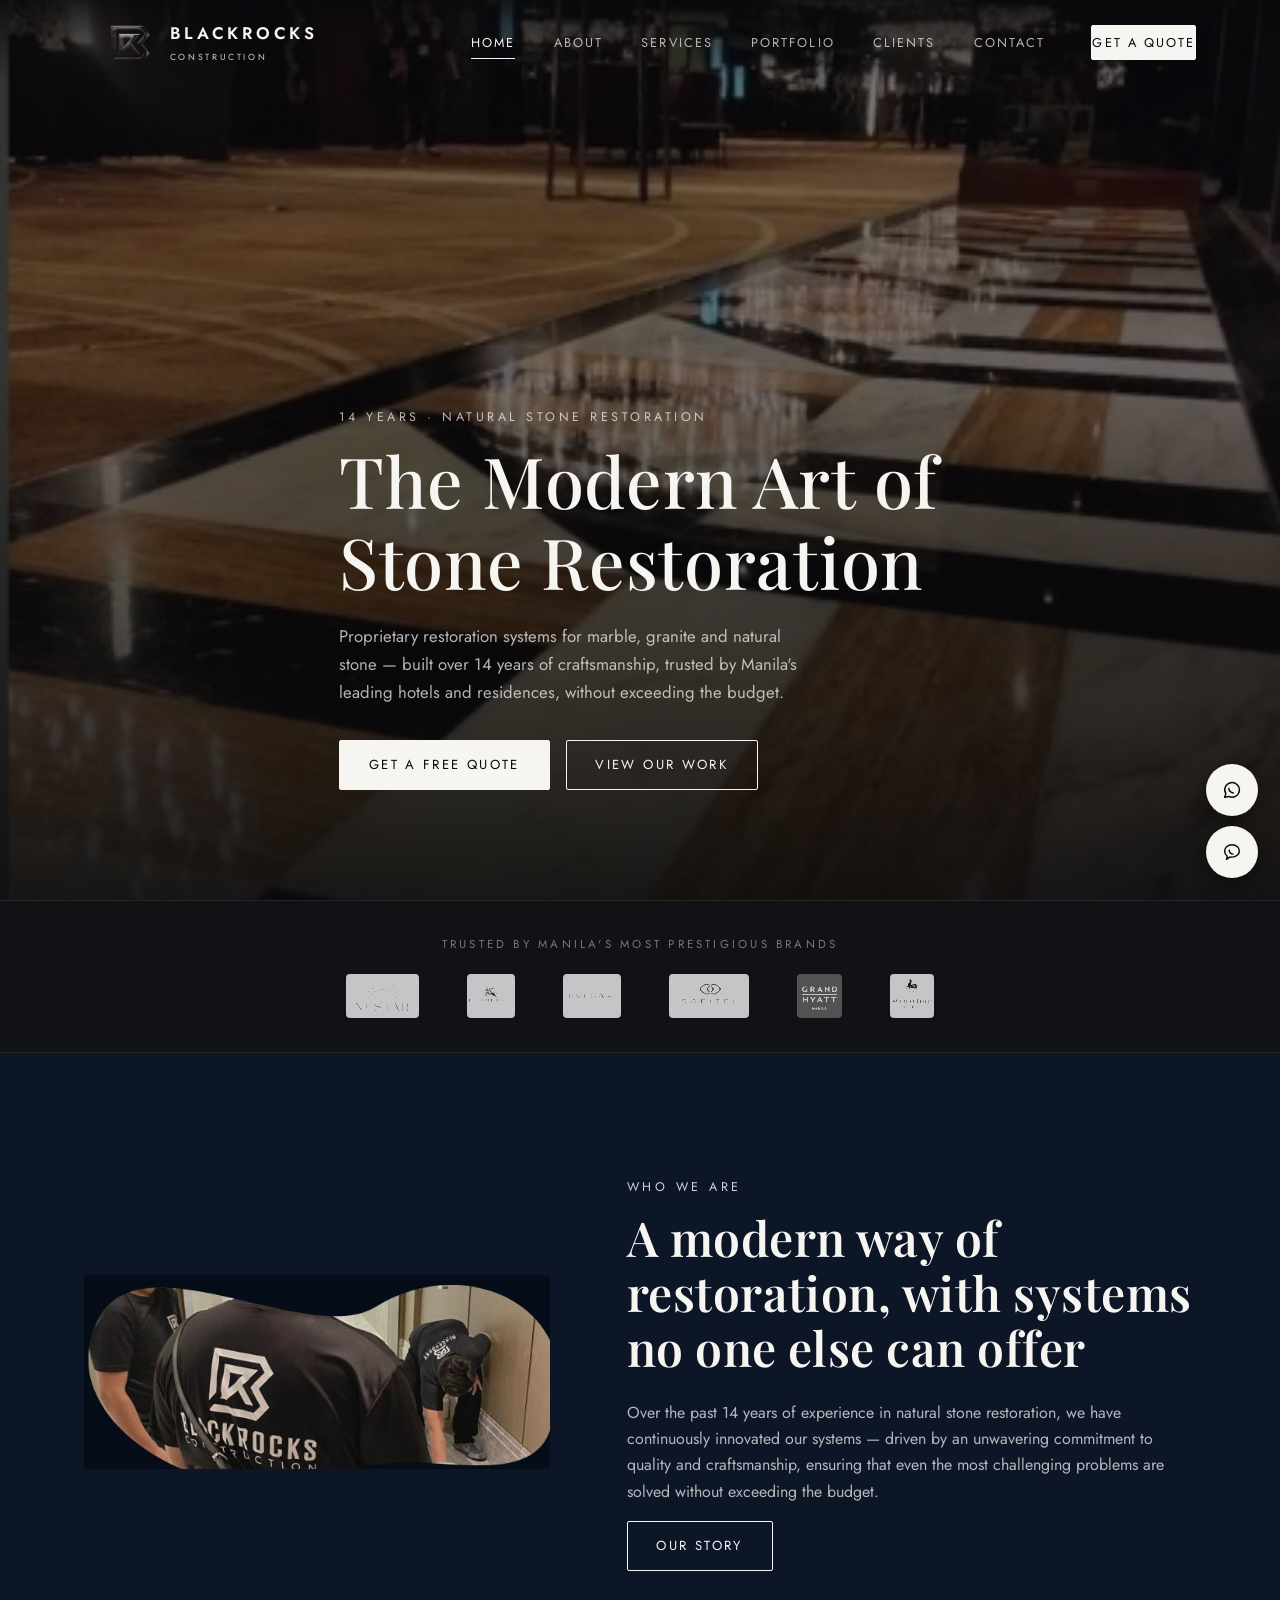
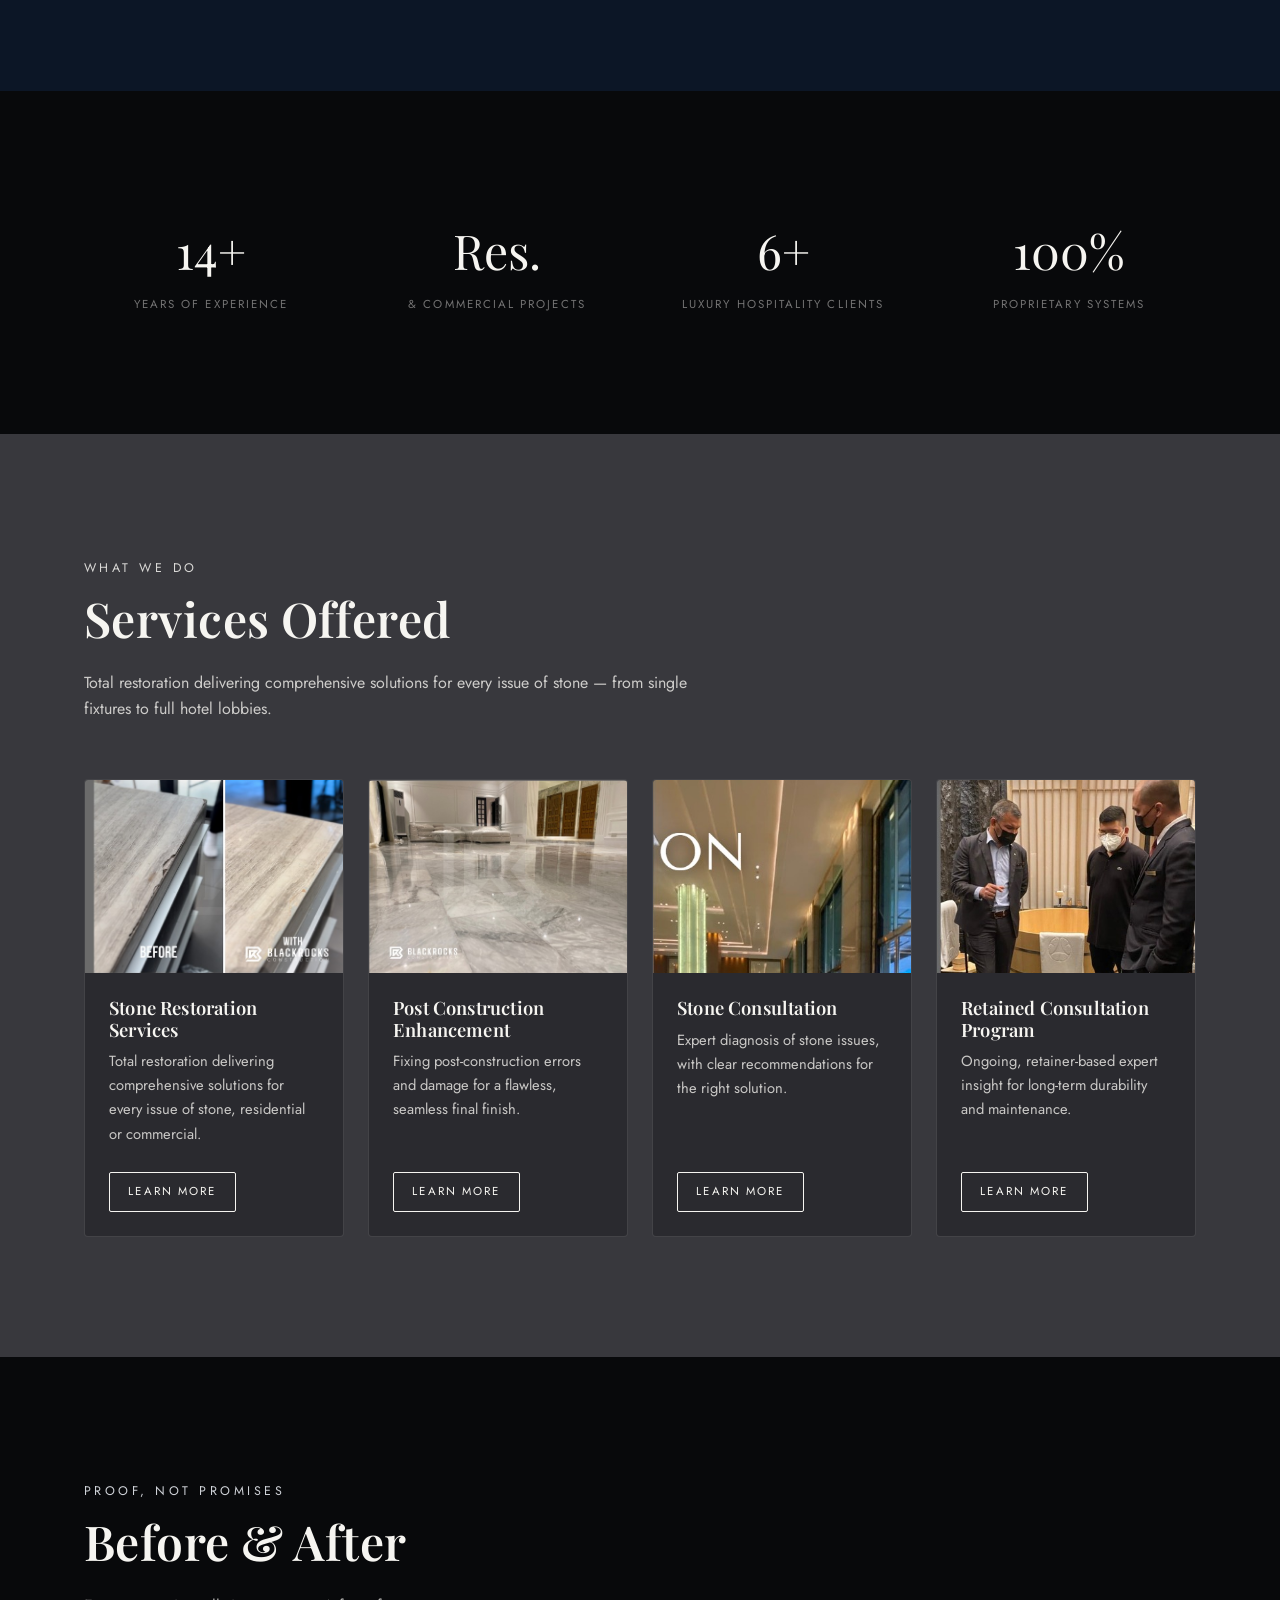
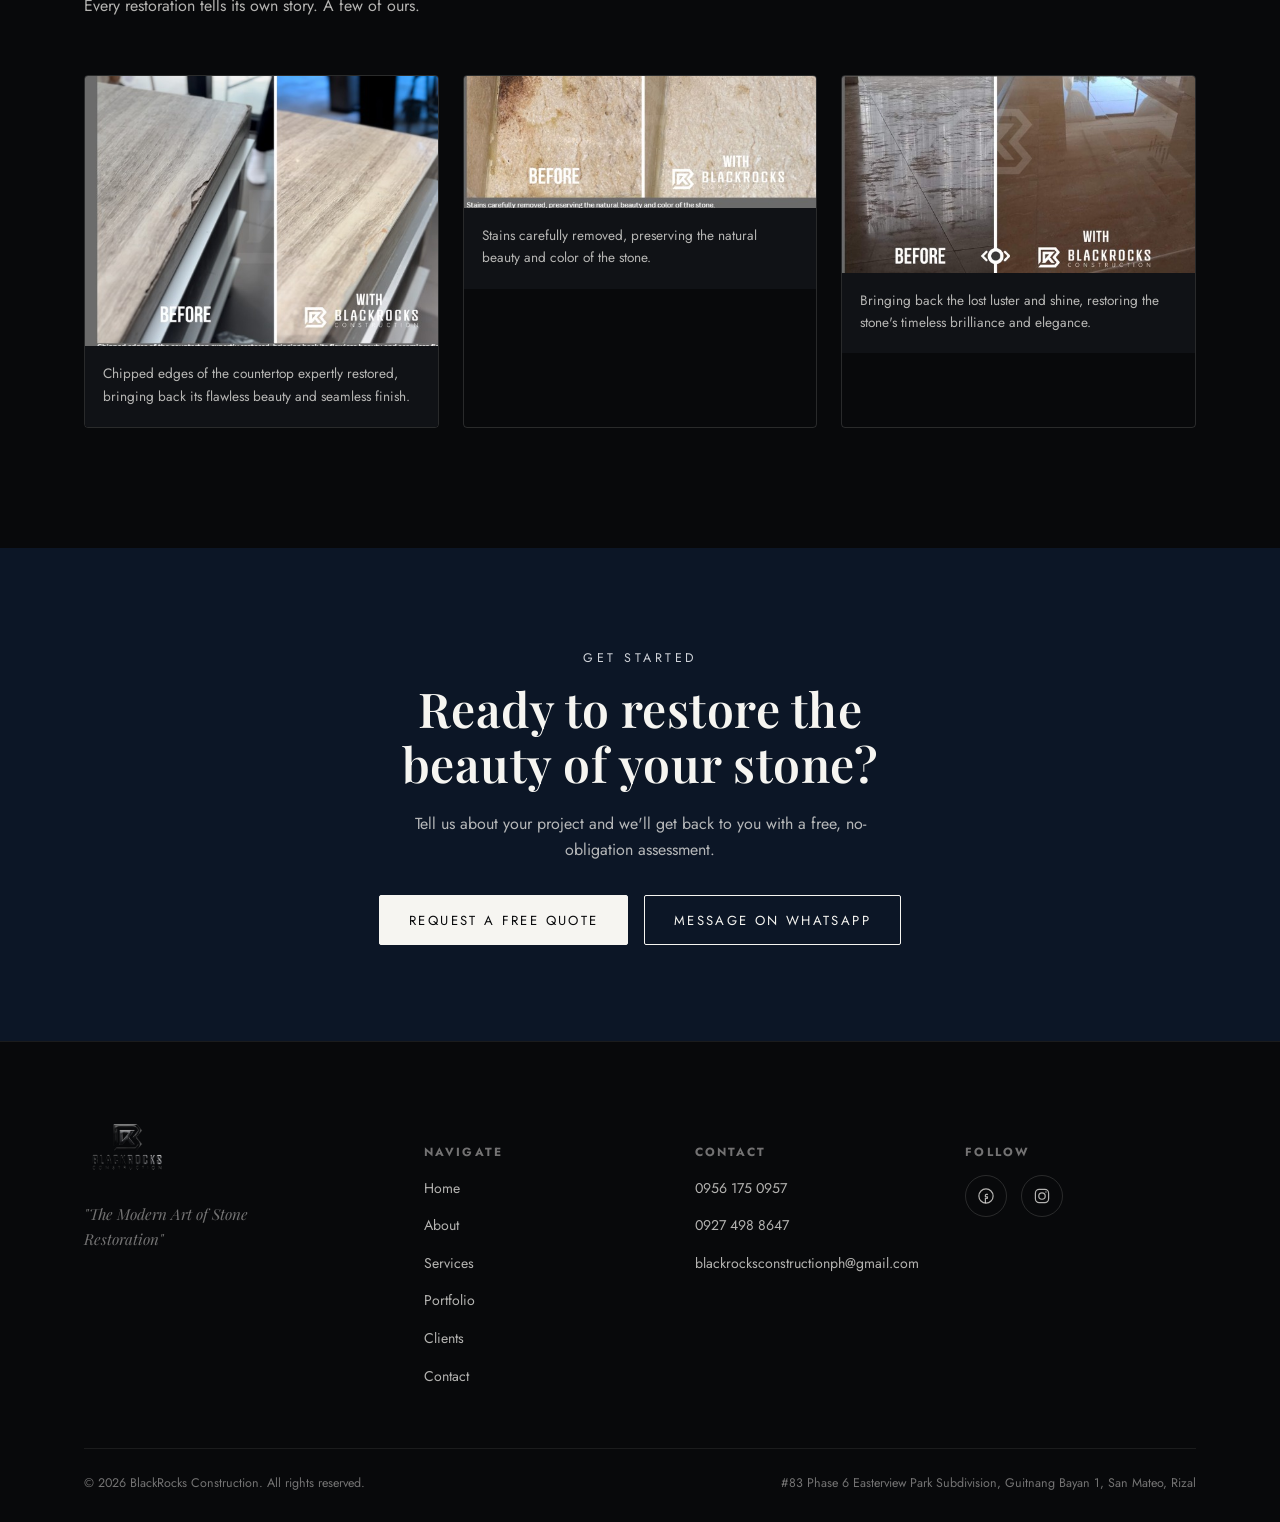
==== index.html @ 38aa7651 "Build full BlackRocks Construction marketing site Static HTML/CSS/JS site (no build step) covering H" ====
<!doctype html>
<html lang="en">
<head>
<meta charset="UTF-8">
<meta name="viewport" content="width=device-width, initial-scale=1">
<title>BlackRocks Construction | The Modern Art of Stone Restoration</title>
<meta name="description" content="BlackRocks Construction — 14 years restoring natural stone for Manila's leading hotels, retailers and residences. Marble & granite restoration, concrete polishing, stone consultation.">
<meta property="og:title" content="BlackRocks Construction | The Modern Art of Stone Restoration">
<meta property="og:description" content="Natural stone restoration trusted by NUSTAR Resort & Casino, Sofitel, Grand Hyatt Manila and more. 14 years of proprietary restoration systems.">
<meta property="og:type" content="website">
<meta property="og:image" content="assets/images/raw/com-lobby-chandelier.jpg">
<link rel="icon" type="image/png" sizes="32x32" href="assets/favicon-32.png">
<link rel="icon" type="image/png" sizes="16x16" href="assets/favicon-16.png">
<link rel="apple-touch-icon" href="assets/favicon-180.png">
<link rel="preconnect" href="https://fonts.googleapis.com">
<link rel="preconnect" href="https://fonts.gstatic.com" crossorigin>
<link href="https://fonts.googleapis.com/css2?family=Playfair+Display:wght@500;600;700&family=Jost:wght@400;500;600&display=swap" rel="stylesheet">
<link rel="stylesheet" href="css/style.css">
</head>
<body>

<header class="site-header">
  <div class="container nav-wrap">
    <a href="index.html" class="brand">
      <img src="assets/images/logo-icon.png" alt="BlackRocks Construction logo">
      <span>BLACKROCKS<span class="sub">CONSTRUCTION</span></span>
    </a>
    <nav class="nav-links">
      <a href="index.html" class="active">Home</a>
      <a href="about.html">About</a>
      <a href="services.html">Services</a>
      <a href="portfolio.html">Portfolio</a>
      <a href="clients.html">Clients</a>
      <a href="contact.html">Contact</a>
      <a href="contact.html" class="btn btn-solid nav-cta">Get a Quote</a>
    </nav>
    <button class="nav-toggle" aria-label="Toggle menu"><span></span></button>
  </div>
</header>

<section class="hero" style="background-image:url('assets/images/raw/com-lobby-chandelier.jpg')">
  <div class="container hero-inner">
    <span class="eyebrow">14 Years &middot; Natural Stone Restoration</span>
    <h1>The Modern Art of Stone Restoration</h1>
    <p class="hero-lead">Proprietary restoration systems for marble, granite and natural stone — built over 14 years of craftsmanship, trusted by Manila's leading hotels and residences, without exceeding the budget.</p>
    <div class="btn-row">
      <a href="contact.html" class="btn btn-solid">Get a Free Quote</a>
      <a href="portfolio.html" class="btn">View Our Work</a>
    </div>
  </div>
</section>

<div class="trust-strip">
  <div class="container">
    <p class="trust-label">Trusted by Manila's Most Prestigious Brands</p>
    <div class="trust-logos">
      <img src="assets/images/raw/client-nustar.jpg" alt="NUSTAR Resort & Casino">
      <img src="assets/images/raw/client-burberry.jpg" alt="Burberry">
      <img src="assets/images/raw/client-bvlgari.jpg" alt="Bvlgari">
      <img src="assets/images/raw/client-sofitel.jpg" alt="Sofitel Luxury Hotels">
      <img src="assets/images/raw/client-grandhyatt.jpg" alt="Grand Hyatt Manila">
      <img src="assets/images/raw/client-marcopolo.jpg" alt="Marco Polo Ortigas Manila">
    </div>
  </div>
</div>

<section class="section-navy section-pad">
  <div class="container">
    <div class="feature-split reveal">
      <div class="feature-media wide">
        <img src="assets/images/raw/team-workers.jpg" alt="BlackRocks Construction technicians at work on-site">
      </div>
      <div>
        <span class="eyebrow">Who We Are</span>
        <h2>A modern way of restoration, with systems no one else can offer</h2>
        <p>Over the past 14 years of experience in natural stone restoration, we have continuously innovated our systems — driven by an unwavering commitment to quality and craftsmanship, ensuring that even the most challenging problems are solved without exceeding the budget.</p>
        <a href="about.html" class="btn">Our Story</a>
      </div>
    </div>
  </div>
</section>

<section class="section-pad">
  <div class="container">
    <div class="stat-row reveal">
      <div>
        <div class="stat-num">14+</div>
        <div class="stat-label">Years of Experience</div>
      </div>
      <div>
        <div class="stat-num">Res.</div>
        <div class="stat-label">&amp; Commercial Projects</div>
      </div>
      <div>
        <div class="stat-num">6+</div>
        <div class="stat-label">Luxury Hospitality Clients</div>
      </div>
      <div>
        <div class="stat-num">100%</div>
        <div class="stat-label">Proprietary Systems</div>
      </div>
    </div>
  </div>
</section>

<section class="section-stone section-pad">
  <div class="container">
    <div class="section-head reveal">
      <span class="eyebrow">What We Do</span>
      <h2>Services Offered</h2>
      <p>Total restoration delivering comprehensive solutions for every issue of stone — from single fixtures to full hotel lobbies.</p>
    </div>
    <div class="card-grid reveal">
      <div class="service-card">
        <div class="thumb"><img src="assets/images/raw/ba-countertop-chip.jpg" alt="Stone restoration before and after"></div>
        <div class="body">
          <h3>Stone Restoration Services</h3>
          <p>Total restoration delivering comprehensive solutions for every issue of stone, residential or commercial.</p>
          <a href="services.html#restoration" class="btn">Learn More</a>
        </div>
      </div>
      <div class="service-card">
        <div class="thumb"><img src="assets/images/raw/post-marble-room.jpg" alt="Post construction enhancement marble flooring"></div>
        <div class="body">
          <h3>Post Construction Enhancement</h3>
          <p>Fixing post-construction errors and damage for a flawless, seamless final finish.</p>
          <a href="services.html#enhancement" class="btn">Learn More</a>
        </div>
      </div>
      <div class="service-card">
        <div class="thumb"><img src="assets/images/raw/consult-lobby-columns.jpg" alt="Stone consultation on-site"></div>
        <div class="body">
          <h3>Stone Consultation</h3>
          <p>Expert diagnosis of stone issues, with clear recommendations for the right solution.</p>
          <a href="services.html#consultation" class="btn">Learn More</a>
        </div>
      </div>
      <div class="service-card">
        <div class="thumb"><img src="assets/images/raw/retained-reception.jpg" alt="Retained consultation program"></div>
        <div class="body">
          <h3>Retained Consultation Program</h3>
          <p>Ongoing, retainer-based expert insight for long-term durability and maintenance.</p>
          <a href="services.html#retained" class="btn">Learn More</a>
        </div>
      </div>
    </div>
  </div>
</section>

<section class="section-pad">
  <div class="container">
    <div class="section-head reveal">
      <span class="eyebrow">Proof, Not Promises</span>
      <h2>Before &amp; After</h2>
      <p>Every restoration tells its own story. A few of ours.</p>
    </div>
    <div class="ba-grid reveal">
      <div class="ba-card">
        <img src="assets/images/raw/ba-countertop-chip.jpg" alt="Countertop chip restoration before and after">
        <div class="ba-caption">Chipped edges of the countertop expertly restored, bringing back its flawless beauty and seamless finish.</div>
      </div>
      <div class="ba-card">
        <img src="assets/images/raw/ba-stain-removal.jpg" alt="Stain removal before and after">
        <div class="ba-caption">Stains carefully removed, preserving the natural beauty and color of the stone.</div>
      </div>
      <div class="ba-card">
        <img src="assets/images/raw/ba-floor-luster.jpg" alt="Floor luster restoration before and after">
        <div class="ba-caption">Bringing back the lost luster and shine, restoring the stone's timeless brilliance and elegance.</div>
      </div>
    </div>
  </div>
</section>

<section class="cta-banner">
  <div class="container reveal">
    <span class="eyebrow">Get Started</span>
    <h2>Ready to restore the beauty of your stone?</h2>
    <p>Tell us about your project and we'll get back to you with a free, no-obligation assessment.</p>
    <div class="btn-row">
      <a href="contact.html" class="btn btn-solid">Request a Free Quote</a>
      <a href="https://wa.me/639561750957" target="_blank" rel="noopener" class="btn">Message on WhatsApp</a>
    </div>
  </div>
</section>

<footer class="site-footer">
  <div class="container">
    <div class="footer-grid">
      <div>
        <a href="index.html" class="footer-logo"><img src="assets/images/logo-lockup.png" alt="BlackRocks Construction"></a>
        <p class="footer-tagline">"The Modern Art of Stone Restoration"</p>
      </div>
      <div class="footer-col">
        <h5>Navigate</h5>
        <ul>
          <li><a href="index.html">Home</a></li>
          <li><a href="about.html">About</a></li>
          <li><a href="services.html">Services</a></li>
          <li><a href="portfolio.html">Portfolio</a></li>
          <li><a href="clients.html">Clients</a></li>
          <li><a href="contact.html">Contact</a></li>
        </ul>
      </div>
      <div class="footer-col">
        <h5>Contact</h5>
        <ul>
          <li><a href="tel:+639561750957">0956 175 0957</a></li>
          <li><a href="tel:+639274988647">0927 498 8647</a></li>
          <li><a href="mailto:blackrocksconstructionph@gmail.com">blackrocksconstructionph@gmail.com</a></li>
        </ul>
      </div>
      <div class="footer-col">
        <h5>Follow</h5>
        <div class="social-row">
          <a href="https://facebook.com/BlackRocksConstruction" target="_blank" rel="noopener" aria-label="Facebook"><svg viewBox="0 0 24 24" fill="none" stroke="currentColor" stroke-width="1.6" stroke-linecap="round" stroke-linejoin="round"><circle cx="12" cy="12" r="9.5"/><path d="M14 9.8h-1.6c-.7 0-1.2.5-1.2 1.3V13H14l-.3 2.2h-2.5V21"/></svg></a>
          <a href="https://instagram.com/blackrocksph" target="_blank" rel="noopener" aria-label="Instagram"><svg viewBox="0 0 24 24" fill="none" stroke="currentColor" stroke-width="1.6" stroke-linecap="round" stroke-linejoin="round"><rect x="3.2" y="3.2" width="17.6" height="17.6" rx="5"/><circle cx="12" cy="12" r="4.3"/><circle cx="17.3" cy="6.7" r=".9" fill="currentColor" stroke="none"/></svg></a>
        </div>
      </div>
    </div>
    <div class="footer-bottom">
      <span>&copy; <span id="year"></span> BlackRocks Construction. All rights reserved.</span>
      <span>#83 Phase 6 Easterview Park Subdivision, Guitnang Bayan 1, San Mateo, Rizal</span>
    </div>
  </div>
</footer>

<div class="quick-contact">
  <a href="https://wa.me/639561750957" target="_blank" rel="noopener" aria-label="WhatsApp us" title="WhatsApp"><svg viewBox="0 0 24 24" fill="none" stroke="currentColor" stroke-width="1.6" stroke-linecap="round" stroke-linejoin="round"><path d="M4 20l1.3-3.9A8 8 0 1 1 8.5 19L4 20Z"/><path d="M8.5 10.3c.3 2.6 2.3 4.6 4.9 4.9"/></svg></a>
  <a href="viber://chat?number=%2B639561750957" aria-label="Viber us" title="Viber"><svg viewBox="0 0 24 24" fill="none" stroke="currentColor" stroke-width="1.6" stroke-linecap="round" stroke-linejoin="round"><path d="M12 4c4.4 0 8 3 8 6.8 0 3.7-3.6 6.8-8 6.8-.7 0-1.4-.1-2-.2L6 20l.8-3.3C5.4 15.4 4 13.3 4 10.8 4 7 7.6 4 12 4Z"/><path d="M9 10.2c0 2.3 1.8 4.1 4.1 4.1"/></svg></a>
</div>

<script src="js/main.js"></script>
</body>
</html>
---- css/style.css ----
/* ==========================================================================
   BlackRocks Construction — Design System
   Palette: black / dark navy / stone-gray / white (+ chrome-silver accent)
   Type: Playfair Display (headings) + Jost (body / UI)
   ========================================================================== */

:root {
  --c-black: #08090b;
  --c-black-soft: #101216;
  --c-navy: #0c1626;
  --c-navy-light: #16233a;
  --c-stone: #38383d;
  --c-stone-light: #6d6d72;
  --c-stone-lighter: #9a9a9e;
  --c-white: #f6f5f1;
  --c-white-dim: rgba(246, 245, 241, 0.72);
  --c-white-faint: rgba(246, 245, 241, 0.45);
  --c-silver: #cfd2d8;
  --c-line: rgba(246, 245, 241, 0.14);
  --c-line-soft: rgba(246, 245, 241, 0.08);

  --font-head: 'Playfair Display', Georgia, serif;
  --font-body: 'Jost', 'Helvetica Neue', Arial, sans-serif;

  --container: 1240px;
  --pad: clamp(20px, 5vw, 64px);

  --ease: cubic-bezier(.22, .61, .36, 1);
}

* { box-sizing: border-box; }
html { scroll-behavior: smooth; }

body {
  margin: 0;
  background: var(--c-black);
  color: var(--c-white);
  font-family: var(--font-body);
  font-size: 16px;
  line-height: 1.65;
  -webkit-font-smoothing: antialiased;
  overflow-x: hidden;
}

img { max-width: 100%; display: block; }
a { color: inherit; text-decoration: none; }
ul { list-style: none; margin: 0; padding: 0; }
button { font-family: inherit; cursor: pointer; }

h1, h2, h3, h4 {
  font-family: var(--font-head);
  font-weight: 600;
  line-height: 1.15;
  margin: 0 0 .5em;
  letter-spacing: .01em;
}

h1 { font-size: clamp(2.4rem, 5.5vw, 4.4rem); font-weight: 500; }
h2 { font-size: clamp(1.9rem, 4vw, 3rem); }
h3 { font-size: clamp(1.3rem, 2.2vw, 1.7rem); }

p { margin: 0 0 1em; color: var(--c-white-dim); }

.eyebrow {
  display: inline-block;
  font-family: var(--font-body);
  font-size: .78rem;
  letter-spacing: .28em;
  text-transform: uppercase;
  color: var(--c-silver);
  margin-bottom: 1em;
}

.container {
  max-width: var(--container);
  margin: 0 auto;
  padding-left: var(--pad);
  padding-right: var(--pad);
}

section { position: relative; }

.section-pad { padding: clamp(64px, 10vw, 120px) 0; }

/* ---------- Buttons ---------- */
.btn {
  display: inline-flex;
  align-items: center;
  gap: .6em;
  padding: 1em 2.2em;
  font-family: var(--font-body);
  font-size: .82rem;
  letter-spacing: .18em;
  text-transform: uppercase;
  border: 1px solid var(--c-white);
  border-radius: 2px;
  background: transparent;
  color: var(--c-white);
  transition: background .35s var(--ease), color .35s var(--ease), border-color .35s var(--ease), transform .25s var(--ease);
  white-space: nowrap;
}
.btn:hover { background: var(--c-white); color: var(--c-black); transform: translateY(-2px); }

.btn-solid {
  background: var(--c-white);
  color: var(--c-black);
}
.btn-solid:hover { background: var(--c-silver); border-color: var(--c-silver); }

.btn-ghost-dark {
  border-color: rgba(10,10,10,.35);
  color: var(--c-black);
}
.btn-ghost-dark:hover { background: var(--c-black); color: var(--c-white); }

.btn-row { display: flex; gap: 16px; flex-wrap: wrap; }

/* ---------- Nav ---------- */
.site-header {
  position: fixed;
  top: 0; left: 0; right: 0;
  z-index: 1000;
  padding: 20px 0;
  background: linear-gradient(to bottom, rgba(8,9,11,.85), transparent);
  transition: background .35s var(--ease), padding .35s var(--ease), box-shadow .35s var(--ease);
}
.site-header.is-scrolled {
  background: rgba(8, 9, 11, .92);
  backdrop-filter: blur(10px);
  padding: 12px 0;
  box-shadow: 0 1px 0 var(--c-line);
}

.nav-wrap {
  display: flex;
  align-items: center;
  justify-content: space-between;
}

.brand {
  display: flex;
  align-items: center;
  gap: 12px;
  font-family: var(--font-body);
  font-weight: 600;
  font-size: 1.05rem;
  letter-spacing: .22em;
}
.brand img { height: 38px; width: auto; }
.brand span { display: block; }
.brand .sub { display: block; font-size: .55rem; letter-spacing: .3em; color: var(--c-silver); font-weight: 400; margin-top: 2px; }

.nav-links {
  display: flex;
  align-items: center;
  gap: 2.4rem;
}
.nav-links a {
  font-size: .8rem;
  letter-spacing: .16em;
  text-transform: uppercase;
  padding: 6px 0;
  position: relative;
  color: var(--c-white-dim);
  transition: color .25s var(--ease);
}
.nav-links a:not(.btn)::after {
  content: '';
  position: absolute;
  left: 0; right: 0; bottom: 0;
  height: 1px;
  background: var(--c-white);
  transform: scaleX(0);
  transform-origin: right;
  transition: transform .3s var(--ease);
}
.nav-links a:not(.btn):hover,
.nav-links a.active { color: var(--c-white); }
.nav-links a:not(.btn):hover::after,
.nav-links a.active::after { transform: scaleX(1); transform-origin: left; }

/* .btn inside the nav has higher-specificity ".nav-links a" color rules above it —
   re-assert the solid button's own colors so its label stays legible. */
.nav-links a.btn-solid { color: var(--c-black); }
.nav-links a.btn-solid:hover { color: var(--c-black); }

.nav-cta { margin-left: .5rem; }

.nav-toggle {
  display: none;
  width: 32px; height: 24px;
  background: none; border: none;
  position: relative;
  z-index: 1200;
}
.nav-toggle span, .nav-toggle::before, .nav-toggle::after {
  content: '';
  position: absolute;
  left: 0; right: 0;
  height: 1.5px;
  background: var(--c-white);
  transition: transform .3s var(--ease), opacity .3s var(--ease), top .3s var(--ease);
}
.nav-toggle::before { top: 2px; }
.nav-toggle span { top: 11px; }
.nav-toggle::after { top: 20px; }
.nav-toggle.is-open::before { top: 11px; transform: rotate(45deg); }
.nav-toggle.is-open::after { top: 11px; transform: rotate(-45deg); }
.nav-toggle.is-open span { opacity: 0; }

@media (max-width: 900px) {
  .nav-toggle { display: block; }
  .nav-links {
    position: fixed;
    inset: 0;
    flex-direction: column;
    justify-content: center;
    background: var(--c-black);
    transform: translateX(100%);
    transition: transform .4s var(--ease);
    gap: 2rem;
  }
  .nav-links.is-open { transform: translateX(0); }
  .nav-links a { font-size: 1.1rem; }
}

/* ---------- Hero ---------- */
.hero {
  position: relative;
  min-height: 100vh;
  display: flex;
  align-items: flex-end;
  color: var(--c-white);
  background-size: cover;
  background-position: center;
  isolation: isolate;
}
.hero::before {
  content: '';
  position: absolute; inset: 0;
  background: linear-gradient(180deg, rgba(8,9,11,.55) 0%, rgba(8,9,11,.55) 40%, rgba(8,9,11,.92) 100%);
  z-index: -1;
}
.hero-inner { padding-bottom: clamp(56px, 9vw, 110px); padding-top: 140px; }
.hero .eyebrow { color: var(--c-white-dim); }
.hero h1 { max-width: 14ch; margin-bottom: .3em; }
.hero-lead { max-width: 46ch; font-size: 1.05rem; margin-bottom: 2em; }

.page-hero {
  min-height: 56vh;
  display: flex;
  align-items: flex-end;
  background-size: cover;
  background-position: center;
  position: relative;
  isolation: isolate;
}
.page-hero::before {
  content: '';
  position: absolute; inset: 0;
  background: linear-gradient(180deg, rgba(8,9,11,.55), rgba(8,9,11,.94));
  z-index: -1;
}
.page-hero-inner { padding: 160px 0 64px; }
.page-hero .eyebrow { color: var(--c-silver); }

/* ---------- Trust strip ---------- */
.trust-strip { background: var(--c-black-soft); border-top: 1px solid var(--c-line-soft); border-bottom: 1px solid var(--c-line-soft); padding: 34px 0; }
.trust-label { text-align: center; font-size: .72rem; letter-spacing: .28em; text-transform: uppercase; color: var(--c-white-faint); margin-bottom: 20px; }
.trust-logos {
  display: flex;
  align-items: center;
  justify-content: center;
  flex-wrap: wrap;
  gap: clamp(20px, 4vw, 48px);
}
.trust-logos img {
  height: 44px;
  width: auto;
  border-radius: 4px;
  filter: grayscale(1) brightness(1.7) contrast(.9);
  opacity: .8;
  transition: opacity .3s var(--ease), filter .3s var(--ease);
}
.trust-logos img:hover { opacity: 1; filter: grayscale(0) brightness(1) contrast(1); }

/* ---------- Two-col feature ---------- */
.feature-split {
  display: grid;
  grid-template-columns: .9fr 1.1fr;
  gap: clamp(32px, 6vw, 80px);
  align-items: center;
}
.feature-split.reverse { grid-template-columns: 1.1fr .9fr; }
.feature-split.reverse .feature-media { order: 2; }
.feature-media { border-radius: 4px; overflow: hidden; position: relative; }
.feature-media img { width: 100%; height: 100%; object-fit: cover; aspect-ratio: 4/5; }
.feature-media.wide img { aspect-ratio: 12/5; }
.section-navy { background: var(--c-navy); }
.section-navy p { color: var(--c-white-dim); }

@media (max-width: 860px) {
  .feature-split, .feature-split.reverse { grid-template-columns: 1fr; }
  .feature-split.reverse .feature-media { order: 0; }
}

/* ---------- Stats ---------- */
.stat-row {
  display: grid;
  grid-template-columns: repeat(4, 1fr);
  gap: 32px;
  text-align: center;
}
.stat-num { font-family: var(--font-head); font-size: clamp(2.2rem, 4vw, 3rem); color: var(--c-white); }
.stat-label { font-size: .72rem; letter-spacing: .18em; text-transform: uppercase; color: var(--c-white-faint); margin-top: .4em; }
@media (max-width: 760px) { .stat-row { grid-template-columns: repeat(2, 1fr); gap: 36px 20px; } }

/* ---------- Services grid ---------- */
.section-stone { background: var(--c-stone); }
.section-stone p { color: rgba(246,245,241,.78); }
.section-stone .eyebrow { color: rgba(246,245,241,.85); }

.card-grid {
  display: grid;
  grid-template-columns: repeat(4, 1fr);
  gap: 24px;
}
.service-card {
  background: rgba(8,9,11,.28);
  border: 1px solid rgba(246,245,241,.12);
  border-radius: 4px;
  overflow: hidden;
  display: flex;
  flex-direction: column;
  transition: transform .35s var(--ease), border-color .35s var(--ease);
}
.service-card:hover { transform: translateY(-6px); border-color: rgba(246,245,241,.35); }
.service-card .thumb { aspect-ratio: 4/3; overflow: hidden; }
.service-card .thumb img { width: 100%; height: 100%; object-fit: cover; transition: transform .6s var(--ease); }
.service-card:hover .thumb img { transform: scale(1.06); }
.service-card .body { padding: 24px; flex: 1; display: flex; flex-direction: column; }
.service-card h3 { font-size: 1.15rem; margin-bottom: .5em; }
.service-card p { font-size: .92rem; flex: 1; }
.service-card .btn { margin-top: 1em; align-self: flex-start; padding: .8em 1.6em; font-size: .72rem; }

@media (max-width: 1000px) { .card-grid { grid-template-columns: repeat(2, 1fr); } }
@media (max-width: 560px) { .card-grid { grid-template-columns: 1fr; } }

/* Services detail (services.html) */
.service-detail {
  display: grid;
  grid-template-columns: 1fr 1fr;
  gap: clamp(32px, 6vw, 72px);
  align-items: center;
  padding: 56px 0;
  border-bottom: 1px solid var(--c-line-soft);
}
.service-detail:last-child { border-bottom: none; }
.service-detail:nth-child(even) .s-media { order: 2; }
.s-media { border-radius: 4px; overflow: hidden; }
.s-media img { width: 100%; object-fit: cover; aspect-ratio: 5/4; }
.s-index { font-family: var(--font-head); font-size: 1rem; color: var(--c-silver); letter-spacing: .1em; }
@media (max-width: 800px) {
  .service-detail, .service-detail:nth-child(even) { grid-template-columns: 1fr; }
  .service-detail:nth-child(even) .s-media { order: 0; }
}

/* ---------- Before / After comparison cards ---------- */
.ba-grid {
  display: grid;
  grid-template-columns: repeat(3, 1fr);
  gap: 24px;
}
.ba-card {
  position: relative;
  border-radius: 4px;
  overflow: hidden;
  border: 1px solid var(--c-line);
}
.ba-card img { width: 100%; display: block; transition: transform .6s var(--ease); }
.ba-card:hover img { transform: scale(1.04); }
.ba-caption {
  padding: 16px 18px 20px;
  background: var(--c-black-soft);
  font-size: .85rem;
  color: var(--c-white-dim);
}
@media (max-width: 900px) { .ba-grid { grid-template-columns: 1fr; } }

/* Interactive slider (progressive enhancement, drop-in ready) */
.slider-frame {
  position: relative;
  overflow: hidden;
  border-radius: 4px;
  aspect-ratio: 4/3;
  cursor: ew-resize;
  user-select: none;
  border: 1px solid var(--c-line);
}
.slider-frame img { position: absolute; inset: 0; width: 100%; height: 100%; object-fit: cover; }
.slider-frame .after-img { clip-path: inset(0 0 0 50%); }
.slider-handle {
  position: absolute; top: 0; bottom: 0; left: 50%;
  width: 2px; background: var(--c-white);
  transform: translateX(-1px);
}
.slider-handle::after {
  content: '\2194';
  position: absolute; top: 50%; left: 50%;
  transform: translate(-50%, -50%);
  width: 42px; height: 42px;
  background: var(--c-white); color: var(--c-black);
  border-radius: 50%;
  display: flex; align-items: center; justify-content: center;
  font-size: 1.1rem;
}
.slider-tag { position: absolute; bottom: 14px; padding: 5px 12px; font-size: .68rem; letter-spacing: .18em; text-transform: uppercase; background: rgba(8,9,11,.7); }
.slider-tag.before { left: 14px; }
.slider-tag.after { right: 14px; }

/* ---------- Portfolio ---------- */
.filter-row { display: flex; gap: 12px; flex-wrap: wrap; margin-bottom: 40px; }
.filter-btn {
  padding: .7em 1.4em; font-size: .72rem; letter-spacing: .14em; text-transform: uppercase;
  border: 1px solid var(--c-line); background: transparent; color: var(--c-white-dim); border-radius: 2px;
  transition: all .25s var(--ease);
}
.filter-btn:hover, .filter-btn.active { border-color: var(--c-white); color: var(--c-white); }

.gallery-grid {
  display: grid;
  grid-template-columns: repeat(3, 1fr);
  gap: 20px;
}
.gallery-item {
  position: relative; overflow: hidden; border-radius: 4px; cursor: pointer;
  aspect-ratio: 1/1;
}
.gallery-item img { width: 100%; height: 100%; object-fit: cover; transition: transform .6s var(--ease); }
.gallery-item:hover img { transform: scale(1.08); }
.gallery-item .gi-label {
  position: absolute; inset: auto 0 0 0; padding: 14px 16px;
  background: linear-gradient(to top, rgba(8,9,11,.85), transparent);
  font-size: .78rem; letter-spacing: .06em;
  opacity: 0; transform: translateY(6px);
  transition: opacity .3s var(--ease), transform .3s var(--ease);
}
.gallery-item:hover .gi-label { opacity: 1; transform: translateY(0); }
@media (max-width: 900px) { .gallery-grid { grid-template-columns: repeat(2, 1fr); } }
@media (max-width: 520px) { .gallery-grid { grid-template-columns: 1fr 1fr; gap: 12px; } }

/* Lightbox */
.lightbox {
  position: fixed; inset: 0; z-index: 2000;
  background: rgba(8,9,11,.96);
  display: flex; align-items: center; justify-content: center;
  opacity: 0; pointer-events: none;
  transition: opacity .3s var(--ease);
  padding: 40px;
}
.lightbox.is-open { opacity: 1; pointer-events: auto; }
.lightbox img { max-width: 92vw; max-height: 84vh; object-fit: contain; border-radius: 2px; }
.lightbox-close, .lightbox-prev, .lightbox-next {
  position: absolute; background: none; border: none; color: var(--c-white);
  font-size: 1.6rem; padding: 12px; opacity: .8;
}
.lightbox-close:hover, .lightbox-prev:hover, .lightbox-next:hover { opacity: 1; }
.lightbox-close { top: 16px; right: 16px; font-size: 2rem; }
.lightbox-prev { left: 8px; top: 50%; transform: translateY(-50%); }
.lightbox-next { right: 8px; top: 50%; transform: translateY(-50%); }

/* ---------- Testimonials / clients page ---------- */
.testi-grid {
  display: grid;
  grid-template-columns: repeat(3, 1fr);
  gap: 28px;
}
.testi-card {
  background: var(--c-black-soft);
  border: 1px solid var(--c-line-soft);
  border-radius: 4px;
  overflow: hidden;
  text-align: center;
}
.testi-card img { width: 100%; aspect-ratio: 4/3; object-fit: cover; }
.testi-card .body { padding: 26px 24px 30px; }
.testi-card h4 { font-family: var(--font-body); font-weight: 600; letter-spacing: .04em; margin-bottom: .3em; font-size: 1rem; }
.testi-role { font-size: .8rem; color: var(--c-silver); margin-bottom: .9em; }
.testi-quote { font-size: .88rem; color: var(--c-white-faint); font-style: italic; }
@media (max-width: 860px) { .testi-grid { grid-template-columns: 1fr; max-width: 420px; margin: 0 auto; } }

/* ---------- CTA banner ---------- */
.cta-banner {
  background: var(--c-navy);
  text-align: center;
  padding: clamp(56px, 9vw, 96px) 0;
}
.cta-banner h2 { max-width: 18ch; margin: 0 auto .4em; }
.cta-banner p { max-width: 50ch; margin: 0 auto 2em; }
.cta-banner .btn-row { justify-content: center; }

/* ---------- Contact ---------- */
.contact-grid {
  display: grid;
  grid-template-columns: 1fr 1.1fr;
  gap: clamp(32px, 6vw, 72px);
  align-items: start;
}
@media (max-width: 900px) { .contact-grid { grid-template-columns: 1fr; } }

.contact-info-item { display: flex; gap: 16px; margin-bottom: 28px; }
.contact-info-item .ic {
  width: 44px; height: 44px; border: 1px solid var(--c-line);
  border-radius: 50%; display: flex; align-items: center; justify-content: center;
  flex-shrink: 0; font-size: 1.1rem;
}
.contact-info-item h4 { font-family: var(--font-body); font-weight: 600; letter-spacing: .04em; font-size: .95rem; margin-bottom: .35em; }
.contact-info-item a, .contact-info-item span { color: var(--c-white-dim); font-size: .92rem; display: block; }
.contact-info-item a:hover { color: var(--c-white); }

.social-row { display: flex; gap: 14px; margin-top: 8px; }
.social-row a {
  width: 42px; height: 42px; border: 1px solid var(--c-line); border-radius: 50%;
  display: flex; align-items: center; justify-content: center; transition: all .25s var(--ease);
}
.social-row a:hover { background: var(--c-white); color: var(--c-black); }
.social-row svg { width: 18px; height: 18px; }
.contact-info-item .ic svg { width: 20px; height: 20px; }
.quick-contact svg { width: 22px; height: 22px; }

.map-frame { margin-top: 32px; border-radius: 4px; overflow: hidden; border: 1px solid var(--c-line); }
.map-frame iframe { width: 100%; height: 260px; border: 0; filter: grayscale(.4) invert(.92) contrast(.9); }

form.quote-form { background: var(--c-black-soft); border: 1px solid var(--c-line-soft); border-radius: 6px; padding: clamp(24px, 4vw, 44px); }
.form-row { display: grid; grid-template-columns: 1fr 1fr; gap: 18px; }
.form-field { margin-bottom: 18px; }
.form-field label { display: block; font-size: .74rem; letter-spacing: .12em; text-transform: uppercase; color: var(--c-white-faint); margin-bottom: 8px; }
.form-field input, .form-field select, .form-field textarea {
  width: 100%; background: transparent; border: 1px solid var(--c-line);
  color: var(--c-white); padding: .9em 1em; font-family: var(--font-body); font-size: .95rem; border-radius: 2px;
  transition: border-color .25s var(--ease);
}
.form-field select option { background: var(--c-black); color: var(--c-white); }
.form-field input:focus, .form-field select:focus, .form-field textarea:focus { outline: none; border-color: var(--c-white); }
.form-field textarea { resize: vertical; min-height: 120px; }
.form-note { font-size: .78rem; color: var(--c-white-faint); margin-top: 14px; }
.form-status { margin-top: 16px; font-size: .88rem; padding: 12px 14px; border-radius: 2px; display: none; }
.form-status.show { display: block; }
.form-status.ok { background: rgba(120,190,140,.12); color: #a9dcb8; border: 1px solid rgba(120,190,140,.3); }
.form-status.err { background: rgba(220,120,120,.12); color: #eab3b3; border: 1px solid rgba(220,120,120,.3); }
@media (max-width: 560px) { .form-row { grid-template-columns: 1fr; } }
.hp-field { position: absolute; left: -9999px; opacity: 0; }

/* ---------- Footer ---------- */
.site-footer { background: var(--c-black); border-top: 1px solid var(--c-line-soft); padding: clamp(48px, 8vw, 80px) 0 28px; }
.footer-grid {
  display: grid;
  grid-template-columns: 1.3fr 1fr 1fr 1fr;
  gap: 40px;
  margin-bottom: 48px;
}
.footer-logo img { height: 64px; width: auto; margin-bottom: 16px; }
.footer-tagline { font-family: var(--font-head); font-style: italic; color: var(--c-white-faint); font-size: .95rem; max-width: 26ch; }
.footer-col h5 { font-size: .74rem; letter-spacing: .18em; text-transform: uppercase; color: var(--c-white-faint); margin-bottom: 1.1em; }
.footer-col ul li { margin-bottom: .7em; }
.footer-col a { font-size: .88rem; color: var(--c-white-dim); }
.footer-col a:hover { color: var(--c-white); }
.footer-bottom {
  display: flex; justify-content: space-between; align-items: center; flex-wrap: wrap; gap: 12px;
  padding-top: 24px; border-top: 1px solid var(--c-line-soft);
  font-size: .78rem; color: var(--c-white-faint);
}
.footer-bottom .social-row a { width: 36px; height: 36px; font-size: .9rem; }
@media (max-width: 760px) { .footer-grid { grid-template-columns: 1fr 1fr; } }
@media (max-width: 480px) { .footer-grid { grid-template-columns: 1fr; } }

/* ---------- Floating WhatsApp/Viber quick contact ---------- */
.quick-contact {
  position: fixed; bottom: 22px; right: 22px; z-index: 900;
  display: flex; flex-direction: column; gap: 10px;
}
.quick-contact a {
  width: 52px; height: 52px; border-radius: 50%;
  display: flex; align-items: center; justify-content: center;
  background: var(--c-white); color: var(--c-black);
  font-size: 1.3rem;
  box-shadow: 0 6px 20px rgba(0,0,0,.4);
  transition: transform .25s var(--ease);
}
.quick-contact a:hover { transform: scale(1.08); }

/* ---------- Reveal-on-scroll ---------- */
.reveal { opacity: 0; transform: translateY(24px); transition: opacity .7s var(--ease), transform .7s var(--ease); }
.reveal.in-view { opacity: 1; transform: translateY(0); }

/* ---------- Utility ---------- */
.center { text-align: center; }
.mx-auto { margin-left: auto; margin-right: auto; }
.max-60 { max-width: 60ch; }
.mt-0 { margin-top: 0; }
.section-head { max-width: 640px; margin-bottom: 56px; }
.section-head.center { margin-left: auto; margin-right: auto; text-align: center; }
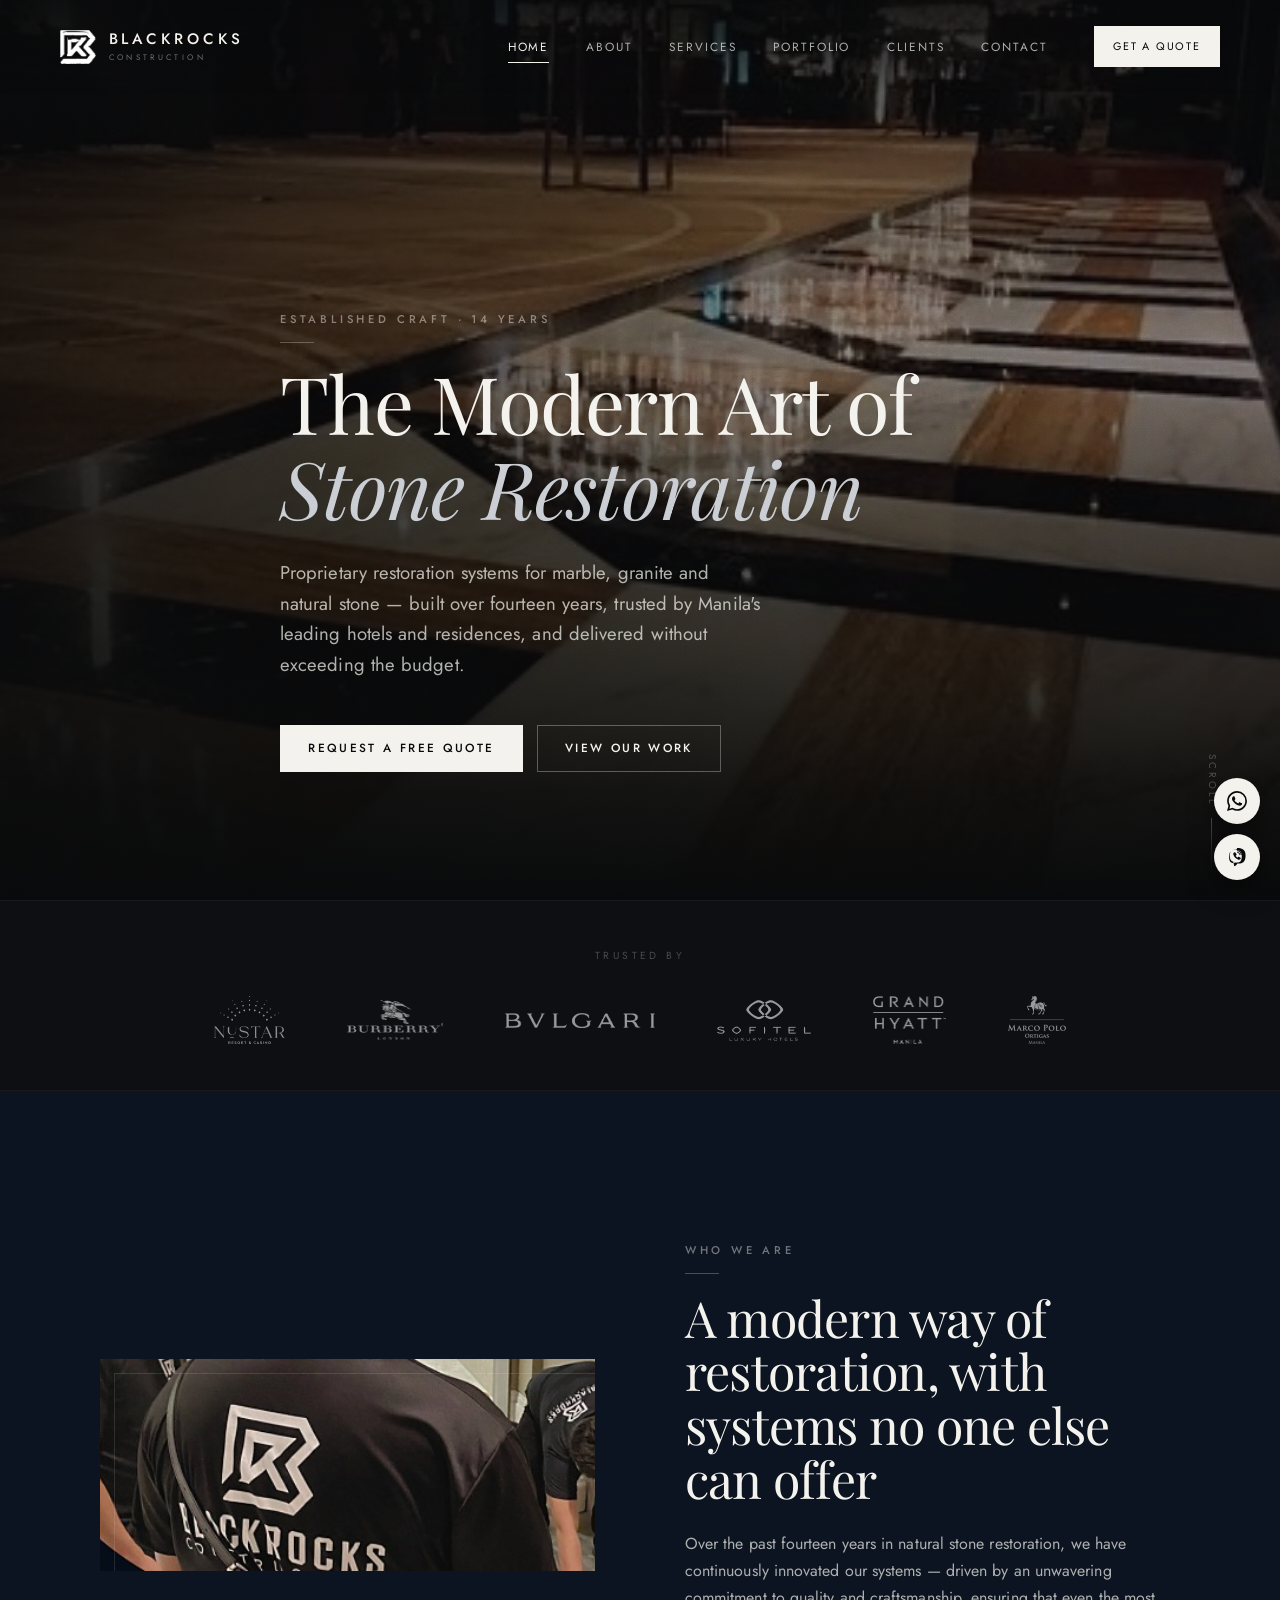
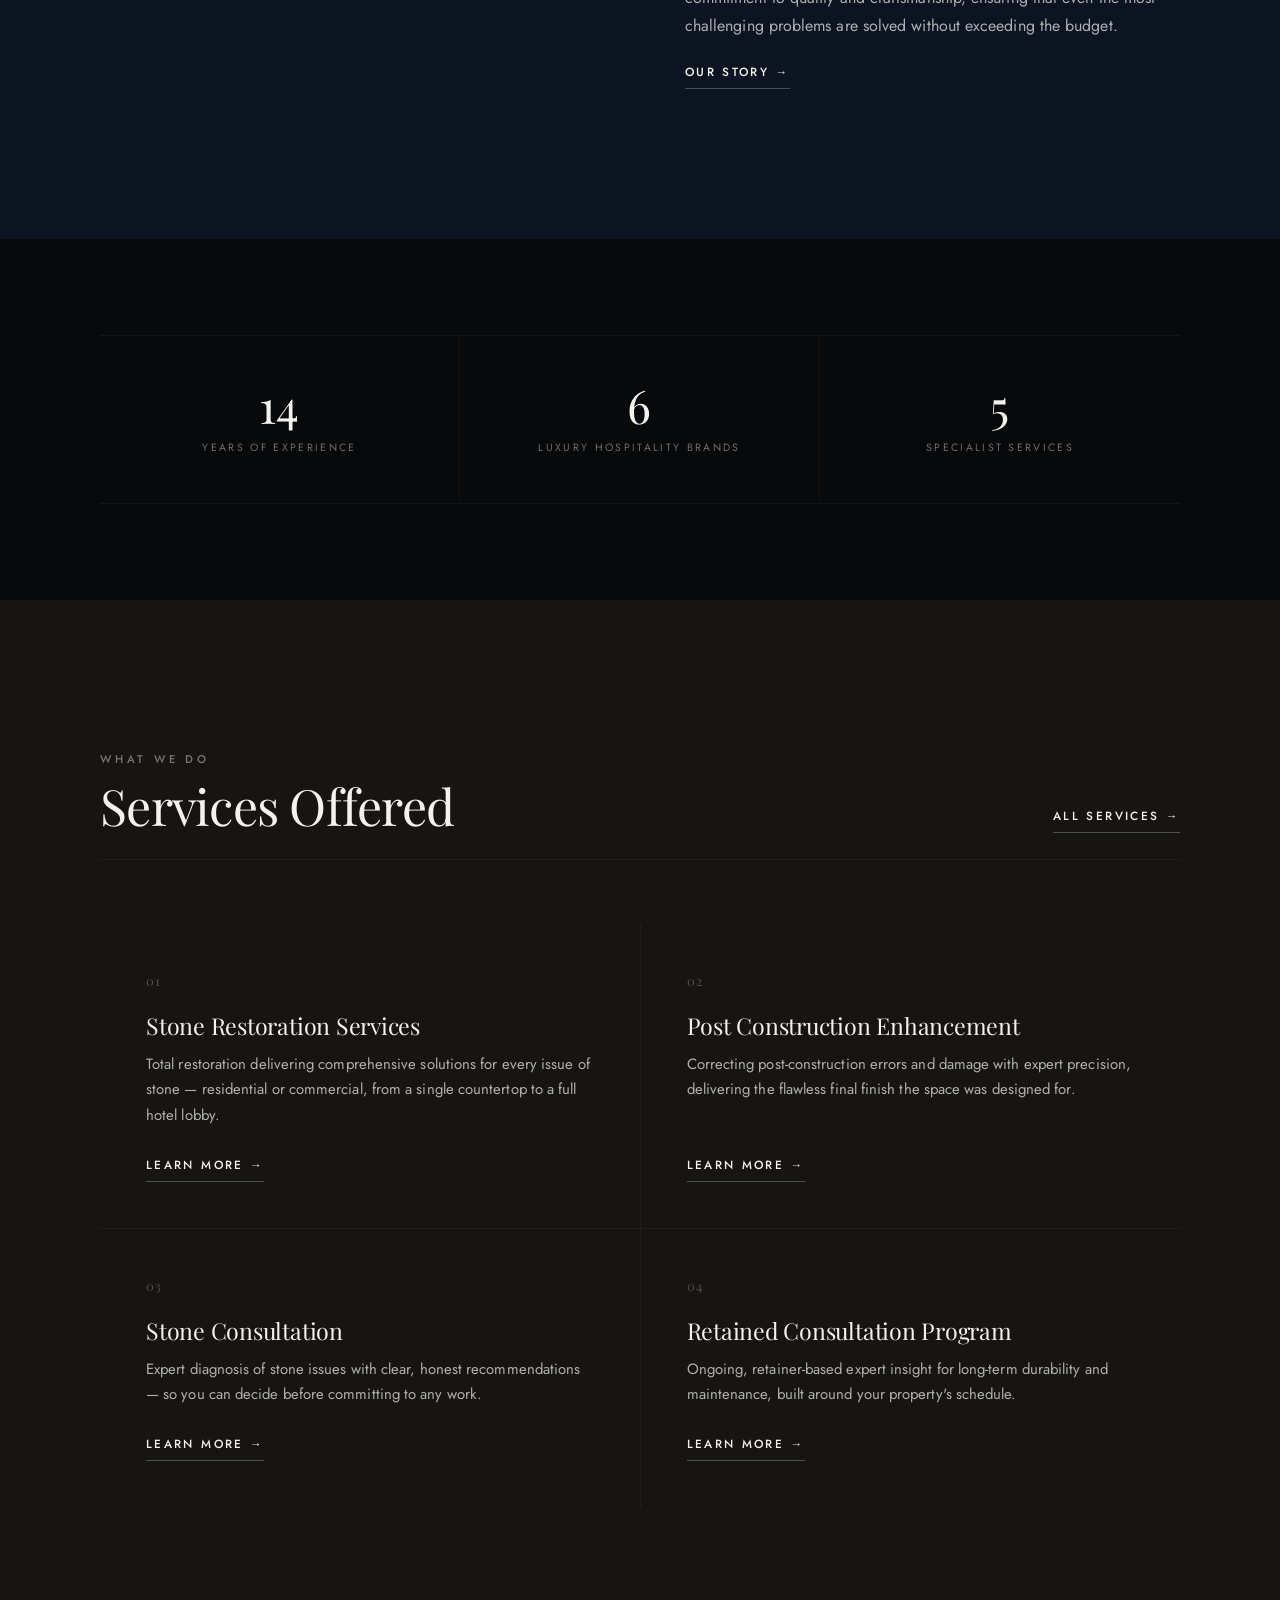
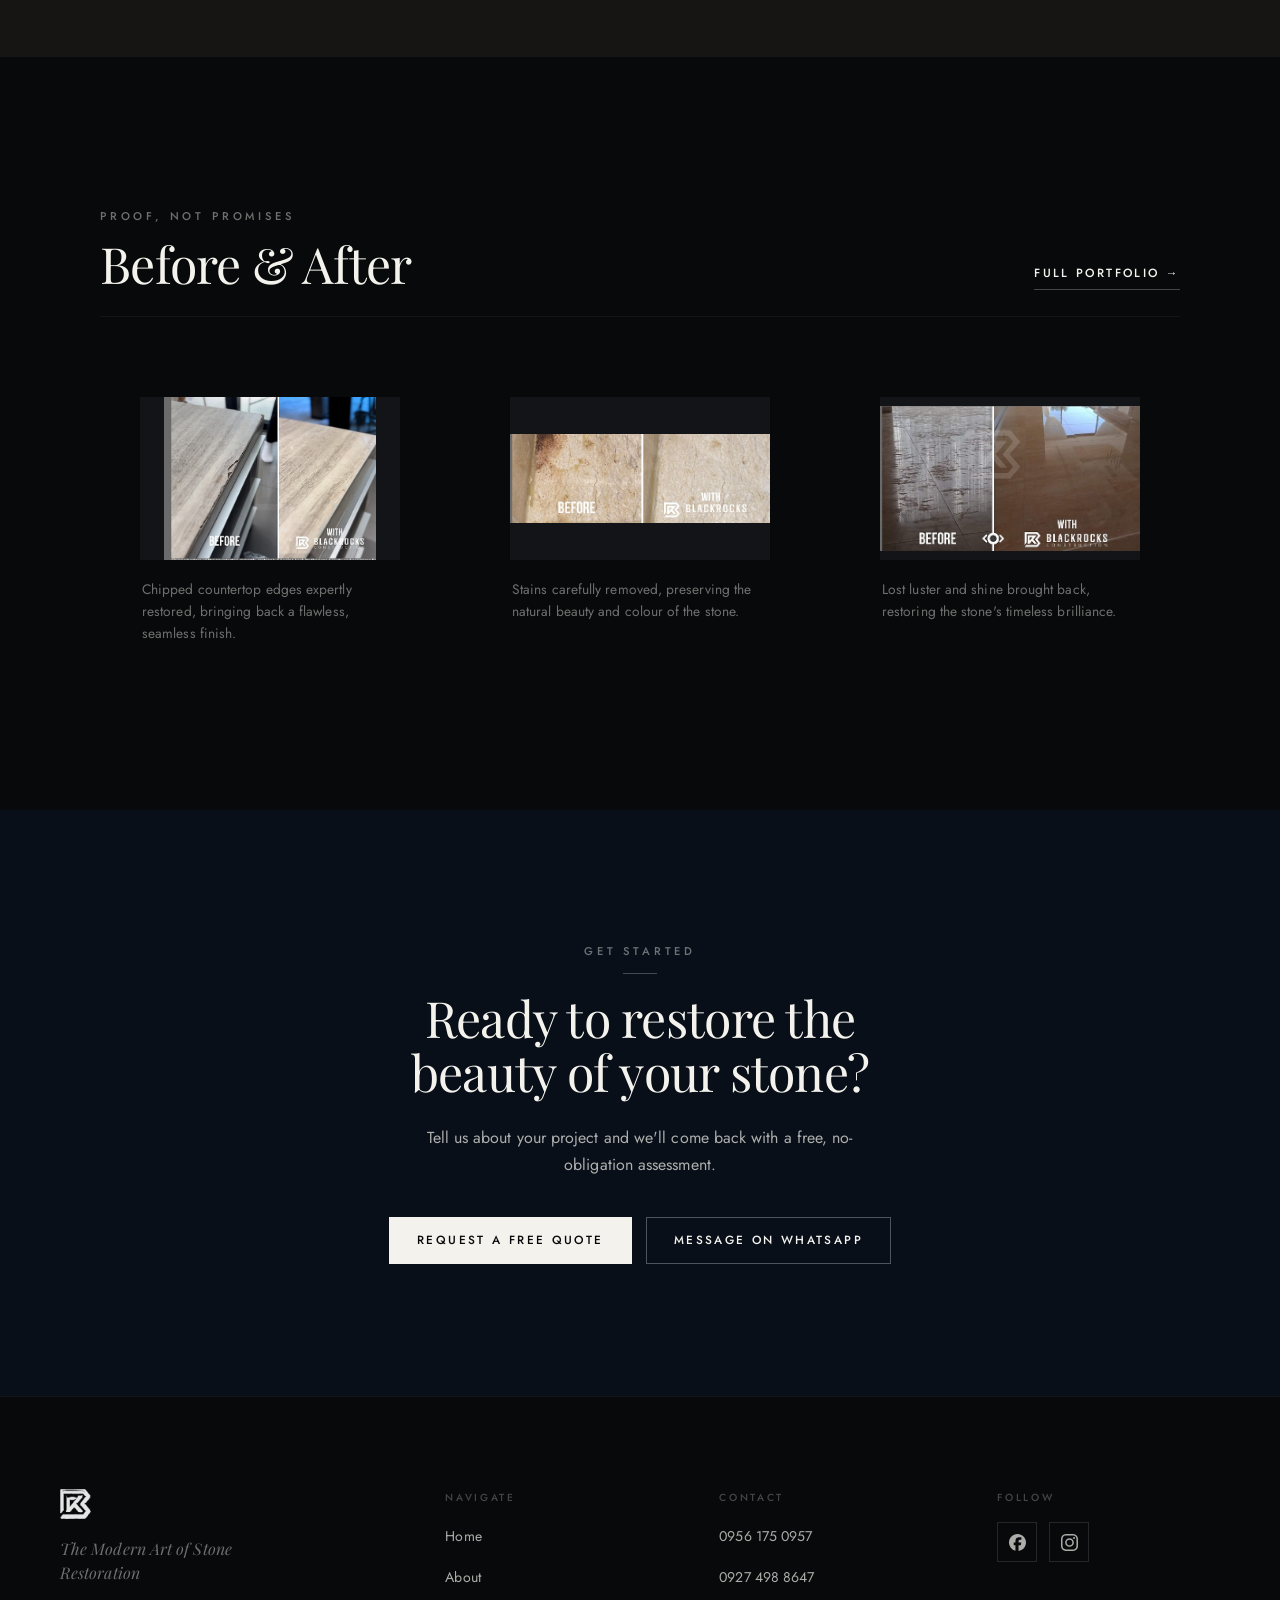
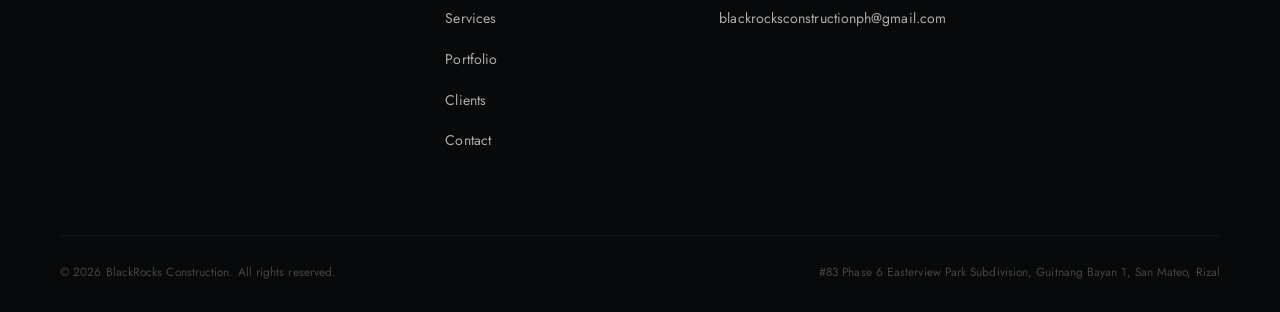
==== commit ac458646: "Redesign: fix cheap-looking elements and refine the visual system The site read as cheap in ways tha" ====
--- a/index.html
+++ b/index.html
@@ -4,26 +4,30 @@
 <meta charset="UTF-8">
 <meta name="viewport" content="width=device-width, initial-scale=1">
 <title>BlackRocks Construction | The Modern Art of Stone Restoration</title>
-<meta name="description" content="BlackRocks Construction — 14 years restoring natural stone for Manila's leading hotels, retailers and residences. Marble & granite restoration, concrete polishing, stone consultation.">
+<meta name="description" content="BlackRocks Construction — 14 years restoring natural stone for Manila's leading hotels, retailers and residences. Marble &amp; granite restoration, concrete polishing, stone consultation.">
 <meta property="og:title" content="BlackRocks Construction | The Modern Art of Stone Restoration">
-<meta property="og:description" content="Natural stone restoration trusted by NUSTAR Resort & Casino, Sofitel, Grand Hyatt Manila and more. 14 years of proprietary restoration systems.">
+<meta property="og:description" content="Natural stone restoration trusted by NUSTAR Resort &amp; Casino, Sofitel, Grand Hyatt Manila and more. 14 years of proprietary restoration systems.">
 <meta property="og:type" content="website">
 <meta property="og:image" content="assets/images/raw/com-lobby-chandelier.jpg">
+<meta name="theme-color" content="#08090a">
 <link rel="icon" type="image/png" sizes="32x32" href="assets/favicon-32.png">
 <link rel="icon" type="image/png" sizes="16x16" href="assets/favicon-16.png">
 <link rel="apple-touch-icon" href="assets/favicon-180.png">
 <link rel="preconnect" href="https://fonts.googleapis.com">
 <link rel="preconnect" href="https://fonts.gstatic.com" crossorigin>
-<link href="https://fonts.googleapis.com/css2?family=Playfair+Display:wght@500;600;700&family=Jost:wght@400;500;600&display=swap" rel="stylesheet">
+<link href="https://fonts.googleapis.com/css2?family=Playfair+Display:ital,wght@0,400;0,500;1,400&family=Jost:wght@300;400;500&display=swap" rel="stylesheet">
 <link rel="stylesheet" href="css/style.css">
 </head>
 <body>
 
 <header class="site-header">
-  <div class="container nav-wrap">
+  <div class="container-wide nav-wrap">
     <a href="index.html" class="brand">
-      <img src="assets/images/logo-icon.png" alt="BlackRocks Construction logo">
-      <span>BLACKROCKS<span class="sub">CONSTRUCTION</span></span>
+      <img src="assets/images/logo-mark-white.png" alt="BlackRocks Construction">
+      <span class="brand-text">
+        <span class="brand-name">BLACKROCKS</span>
+        <span class="brand-sub">CONSTRUCTION</span>
+      </span>
     </a>
     <nav class="nav-links">
       <a href="index.html" class="active">Home</a>
@@ -34,161 +38,157 @@
       <a href="contact.html">Contact</a>
       <a href="contact.html" class="btn btn-solid nav-cta">Get a Quote</a>
     </nav>
-    <button class="nav-toggle" aria-label="Toggle menu"><span></span></button>
+    <button class="nav-toggle" aria-label="Toggle menu" aria-expanded="false"><span></span></button>
   </div>
 </header>
 
-<section class="hero" style="background-image:url('assets/images/raw/com-lobby-chandelier.jpg')">
-  <div class="container hero-inner">
-    <span class="eyebrow">14 Years &middot; Natural Stone Restoration</span>
-    <h1>The Modern Art of Stone Restoration</h1>
-    <p class="hero-lead">Proprietary restoration systems for marble, granite and natural stone — built over 14 years of craftsmanship, trusted by Manila's leading hotels and residences, without exceeding the budget.</p>
+<section class="hero grain">
+  <div class="hero-bg" style="background-image:url('assets/images/raw/com-lobby-chandelier.jpg')"></div>
+  <div class="container-wide hero-inner">
+    <span class="eyebrow">Established Craft &middot; 14 Years</span>
+    <h1>The Modern Art of <em>Stone Restoration</em></h1>
+    <p class="lead hero-lead">Proprietary restoration systems for marble, granite and natural stone — built over fourteen years, trusted by Manila's leading hotels and residences, and delivered without exceeding the budget.</p>
     <div class="btn-row">
-      <a href="contact.html" class="btn btn-solid">Get a Free Quote</a>
+      <a href="contact.html" class="btn btn-solid">Request a Free Quote</a>
       <a href="portfolio.html" class="btn">View Our Work</a>
     </div>
   </div>
+  <span class="hero-scroll">Scroll</span>
 </section>
 
 <div class="trust-strip">
-  <div class="container">
-    <p class="trust-label">Trusted by Manila's Most Prestigious Brands</p>
+  <div class="container-wide">
+    <p class="trust-label">Trusted by</p>
     <div class="trust-logos">
-      <img src="assets/images/raw/client-nustar.jpg" alt="NUSTAR Resort & Casino">
-      <img src="assets/images/raw/client-burberry.jpg" alt="Burberry">
-      <img src="assets/images/raw/client-bvlgari.jpg" alt="Bvlgari">
-      <img src="assets/images/raw/client-sofitel.jpg" alt="Sofitel Luxury Hotels">
-      <img src="assets/images/raw/client-grandhyatt.jpg" alt="Grand Hyatt Manila">
-      <img src="assets/images/raw/client-marcopolo.jpg" alt="Marco Polo Ortigas Manila">
+      <img class="logo-nustar"     src="assets/images/clients/nustar.png"     alt="NUSTAR Resort &amp; Casino">
+      <img class="logo-burberry"   src="assets/images/clients/burberry.png"   alt="Burberry">
+      <img class="logo-bvlgari"    src="assets/images/clients/bvlgari.png"    alt="Bvlgari">
+      <img class="logo-sofitel"    src="assets/images/clients/sofitel.png"    alt="Sofitel Luxury Hotels">
+      <img class="logo-grandhyatt" src="assets/images/clients/grandhyatt.png" alt="Grand Hyatt Manila">
+      <img class="logo-marcopolo"  src="assets/images/clients/marcopolo.png"  alt="Marco Polo Ortigas Manila">
     </div>
   </div>
 </div>
 
 <section class="section-navy section-pad">
   <div class="container">
-    <div class="feature-split reveal">
-      <div class="feature-media wide">
-        <img src="assets/images/raw/team-workers.jpg" alt="BlackRocks Construction technicians at work on-site">
-      </div>
-      <div>
+    <div class="split reveal">
+      <div class="split-media pano framed">
+        <img src="assets/images/raw/team-workers.jpg" alt="BlackRocks Construction technicians restoring stone on site">
+      </div>
+      <div class="split-body">
         <span class="eyebrow">Who We Are</span>
         <h2>A modern way of restoration, with systems no one else can offer</h2>
-        <p>Over the past 14 years of experience in natural stone restoration, we have continuously innovated our systems — driven by an unwavering commitment to quality and craftsmanship, ensuring that even the most challenging problems are solved without exceeding the budget.</p>
-        <a href="about.html" class="btn">Our Story</a>
-      </div>
+        <p>Over the past fourteen years in natural stone restoration, we have continuously innovated our systems — driven by an unwavering commitment to quality and craftsmanship, ensuring that even the most challenging problems are solved without exceeding the budget.</p>
+        <a href="about.html" class="link-arrow">Our Story &rarr;</a>
+      </div>
+    </div>
+  </div>
+</section>
+
+<section class="section-pad-sm">
+  <div class="container">
+    <div class="stat-row reveal">
+      <div class="stat">
+        <div class="stat-num">14</div>
+        <div class="stat-label">Years of Experience</div>
+      </div>
+      <div class="stat">
+        <div class="stat-num">6</div>
+        <div class="stat-label">Luxury Hospitality Brands</div>
+      </div>
+      <div class="stat">
+        <div class="stat-num">5</div>
+        <div class="stat-label">Specialist Services</div>
+      </div>
+    </div>
+  </div>
+</section>
+
+<section class="section-charcoal section-pad">
+  <div class="container">
+    <div class="head-row reveal">
+      <div>
+        <span class="eyebrow">What We Do</span>
+        <h2>Services Offered</h2>
+      </div>
+      <a href="services.html" class="link-arrow">All Services &rarr;</a>
+    </div>
+    <div class="svc-grid reveal">
+      <article class="svc-card">
+        <div class="svc-num">01</div>
+        <h3>Stone Restoration Services</h3>
+        <p>Total restoration delivering comprehensive solutions for every issue of stone — residential or commercial, from a single countertop to a full hotel lobby.</p>
+        <a href="services.html#restoration" class="link-arrow">Learn More &rarr;</a>
+      </article>
+      <article class="svc-card">
+        <div class="svc-num">02</div>
+        <h3>Post Construction Enhancement</h3>
+        <p>Correcting post-construction errors and damage with expert precision, delivering the flawless final finish the space was designed for.</p>
+        <a href="services.html#enhancement" class="link-arrow">Learn More &rarr;</a>
+      </article>
+      <article class="svc-card">
+        <div class="svc-num">03</div>
+        <h3>Stone Consultation</h3>
+        <p>Expert diagnosis of stone issues with clear, honest recommendations — so you can decide before committing to any work.</p>
+        <a href="services.html#consultation" class="link-arrow">Learn More &rarr;</a>
+      </article>
+      <article class="svc-card">
+        <div class="svc-num">04</div>
+        <h3>Retained Consultation Program</h3>
+        <p>Ongoing, retainer-based expert insight for long-term durability and maintenance, built around your property's schedule.</p>
+        <a href="services.html#retained" class="link-arrow">Learn More &rarr;</a>
+      </article>
     </div>
   </div>
 </section>
 
 <section class="section-pad">
   <div class="container">
-    <div class="stat-row reveal">
+    <div class="head-row reveal">
       <div>
-        <div class="stat-num">14+</div>
-        <div class="stat-label">Years of Experience</div>
-      </div>
-      <div>
-        <div class="stat-num">Res.</div>
-        <div class="stat-label">&amp; Commercial Projects</div>
-      </div>
-      <div>
-        <div class="stat-num">6+</div>
-        <div class="stat-label">Luxury Hospitality Clients</div>
-      </div>
-      <div>
-        <div class="stat-num">100%</div>
-        <div class="stat-label">Proprietary Systems</div>
-      </div>
-    </div>
-  </div>
-</section>
-
-<section class="section-stone section-pad">
-  <div class="container">
-    <div class="section-head reveal">
-      <span class="eyebrow">What We Do</span>
-      <h2>Services Offered</h2>
-      <p>Total restoration delivering comprehensive solutions for every issue of stone — from single fixtures to full hotel lobbies.</p>
-    </div>
-    <div class="card-grid reveal">
-      <div class="service-card">
-        <div class="thumb"><img src="assets/images/raw/ba-countertop-chip.jpg" alt="Stone restoration before and after"></div>
-        <div class="body">
-          <h3>Stone Restoration Services</h3>
-          <p>Total restoration delivering comprehensive solutions for every issue of stone, residential or commercial.</p>
-          <a href="services.html#restoration" class="btn">Learn More</a>
-        </div>
-      </div>
-      <div class="service-card">
-        <div class="thumb"><img src="assets/images/raw/post-marble-room.jpg" alt="Post construction enhancement marble flooring"></div>
-        <div class="body">
-          <h3>Post Construction Enhancement</h3>
-          <p>Fixing post-construction errors and damage for a flawless, seamless final finish.</p>
-          <a href="services.html#enhancement" class="btn">Learn More</a>
-        </div>
-      </div>
-      <div class="service-card">
-        <div class="thumb"><img src="assets/images/raw/consult-lobby-columns.jpg" alt="Stone consultation on-site"></div>
-        <div class="body">
-          <h3>Stone Consultation</h3>
-          <p>Expert diagnosis of stone issues, with clear recommendations for the right solution.</p>
-          <a href="services.html#consultation" class="btn">Learn More</a>
-        </div>
-      </div>
-      <div class="service-card">
-        <div class="thumb"><img src="assets/images/raw/retained-reception.jpg" alt="Retained consultation program"></div>
-        <div class="body">
-          <h3>Retained Consultation Program</h3>
-          <p>Ongoing, retainer-based expert insight for long-term durability and maintenance.</p>
-          <a href="services.html#retained" class="btn">Learn More</a>
-        </div>
-      </div>
-    </div>
-  </div>
-</section>
-
-<section class="section-pad">
-  <div class="container">
-    <div class="section-head reveal">
-      <span class="eyebrow">Proof, Not Promises</span>
-      <h2>Before &amp; After</h2>
-      <p>Every restoration tells its own story. A few of ours.</p>
+        <span class="eyebrow">Proof, Not Promises</span>
+        <h2>Before &amp; After</h2>
+      </div>
+      <a href="portfolio.html" class="link-arrow">Full Portfolio &rarr;</a>
     </div>
     <div class="ba-grid reveal">
-      <div class="ba-card">
-        <img src="assets/images/raw/ba-countertop-chip.jpg" alt="Countertop chip restoration before and after">
-        <div class="ba-caption">Chipped edges of the countertop expertly restored, bringing back its flawless beauty and seamless finish.</div>
-      </div>
-      <div class="ba-card">
-        <img src="assets/images/raw/ba-stain-removal.jpg" alt="Stain removal before and after">
-        <div class="ba-caption">Stains carefully removed, preserving the natural beauty and color of the stone.</div>
-      </div>
-      <div class="ba-card">
-        <img src="assets/images/raw/ba-floor-luster.jpg" alt="Floor luster restoration before and after">
-        <div class="ba-caption">Bringing back the lost luster and shine, restoring the stone's timeless brilliance and elegance.</div>
-      </div>
-    </div>
-  </div>
-</section>
-
-<section class="cta-banner">
-  <div class="container reveal">
-    <span class="eyebrow">Get Started</span>
-    <h2>Ready to restore the beauty of your stone?</h2>
-    <p>Tell us about your project and we'll get back to you with a free, no-obligation assessment.</p>
-    <div class="btn-row">
-      <a href="contact.html" class="btn btn-solid">Request a Free Quote</a>
-      <a href="https://wa.me/639561750957" target="_blank" rel="noopener" class="btn">Message on WhatsApp</a>
+      <figure class="ba-card">
+        <div class="ba-img"><img src="assets/images/raw/ba-countertop-chip.jpg" alt="Countertop chip restoration, before and after"></div>
+        <figcaption class="ba-caption">Chipped countertop edges expertly restored, bringing back a flawless, seamless finish.</figcaption>
+      </figure>
+      <figure class="ba-card">
+        <div class="ba-img"><img src="assets/images/raw/ba-stain-removal.jpg" alt="Stone stain removal, before and after"></div>
+        <figcaption class="ba-caption">Stains carefully removed, preserving the natural beauty and colour of the stone.</figcaption>
+      </figure>
+      <figure class="ba-card">
+        <div class="ba-img"><img src="assets/images/raw/ba-floor-luster.jpg" alt="Floor luster restoration, before and after"></div>
+        <figcaption class="ba-caption">Lost luster and shine brought back, restoring the stone's timeless brilliance.</figcaption>
+      </figure>
+    </div>
+  </div>
+</section>
+
+<section class="cta">
+  <div class="container">
+    <div class="reveal">
+      <span class="eyebrow">Get Started</span>
+      <h2>Ready to restore the beauty of your stone?</h2>
+      <p>Tell us about your project and we'll come back with a free, no-obligation assessment.</p>
+      <div class="btn-row">
+        <a href="contact.html" class="btn btn-solid">Request a Free Quote</a>
+        <a href="https://wa.me/639561750957" target="_blank" rel="noopener" class="btn">Message on WhatsApp</a>
+      </div>
     </div>
   </div>
 </section>
 
 <footer class="site-footer">
-  <div class="container">
+  <div class="container-wide">
     <div class="footer-grid">
-      <div>
-        <a href="index.html" class="footer-logo"><img src="assets/images/logo-lockup.png" alt="BlackRocks Construction"></a>
-        <p class="footer-tagline">"The Modern Art of Stone Restoration"</p>
+      <div class="footer-brand">
+        <img src="assets/images/logo-mark-white.png" alt="BlackRocks Construction">
+        <p class="footer-tagline">The Modern Art of Stone Restoration</p>
       </div>
       <div class="footer-col">
         <h5>Navigate</h5>
@@ -212,8 +212,8 @@
       <div class="footer-col">
         <h5>Follow</h5>
         <div class="social-row">
-          <a href="https://facebook.com/BlackRocksConstruction" target="_blank" rel="noopener" aria-label="Facebook"><svg viewBox="0 0 24 24" fill="none" stroke="currentColor" stroke-width="1.6" stroke-linecap="round" stroke-linejoin="round"><circle cx="12" cy="12" r="9.5"/><path d="M14 9.8h-1.6c-.7 0-1.2.5-1.2 1.3V13H14l-.3 2.2h-2.5V21"/></svg></a>
-          <a href="https://instagram.com/blackrocksph" target="_blank" rel="noopener" aria-label="Instagram"><svg viewBox="0 0 24 24" fill="none" stroke="currentColor" stroke-width="1.6" stroke-linecap="round" stroke-linejoin="round"><rect x="3.2" y="3.2" width="17.6" height="17.6" rx="5"/><circle cx="12" cy="12" r="4.3"/><circle cx="17.3" cy="6.7" r=".9" fill="currentColor" stroke="none"/></svg></a>
+          <a href="https://facebook.com/BlackRocksConstruction" target="_blank" rel="noopener" aria-label="Facebook"><svg viewBox="0 0 24 24" fill="currentColor" aria-hidden="true"><path d="M9.101 23.691v-7.98H6.627v-3.667h2.474v-1.58c0-4.085 1.848-5.978 5.858-5.978.401 0 .955.042 1.468.103a8.68 8.68 0 0 1 1.141.195v3.325a8.623 8.623 0 0 0-.653-.036 26.805 26.805 0 0 0-.733-.009c-.707 0-1.259.096-1.675.309a1.686 1.686 0 0 0-.679.622c-.258.42-.374.995-.374 1.752v1.297h3.919l-.386 2.103-.287 1.564h-3.246v8.245C19.396 23.238 24 18.179 24 12.044c0-6.627-5.373-12-12-12s-12 5.373-12 12c0 5.628 3.874 10.35 9.101 11.647Z"/></svg></a>
+          <a href="https://instagram.com/blackrocksph" target="_blank" rel="noopener" aria-label="Instagram"><svg viewBox="0 0 24 24" fill="currentColor" aria-hidden="true"><path d="M12 0C8.74 0 8.333.015 7.053.072 5.775.132 4.905.333 4.14.63c-.789.306-1.459.717-2.126 1.384S.935 3.35.63 4.14C.333 4.905.131 5.775.072 7.053.012 8.333 0 8.741 0 12s.015 3.667.072 4.947c.06 1.277.261 2.148.558 2.913a5.885 5.885 0 0 0 1.384 2.126A5.868 5.868 0 0 0 4.14 23.37c.766.296 1.636.499 2.913.558C8.333 23.988 8.741 24 12 24s3.667-.015 4.947-.072c1.277-.06 2.148-.262 2.913-.558a5.898 5.898 0 0 0 2.126-1.384 5.86 5.86 0 0 0 1.384-2.126c.296-.765.499-1.636.558-2.913.06-1.28.072-1.687.072-4.947s-.015-3.667-.072-4.947c-.06-1.277-.262-2.149-.558-2.913a5.89 5.89 0 0 0-1.384-2.126A5.847 5.847 0 0 0 19.86.63c-.765-.297-1.636-.499-2.913-.558C15.667.012 15.259 0 12 0Zm0 2.16c3.203 0 3.585.016 4.85.071 1.17.055 1.805.249 2.227.415.562.217.96.477 1.382.896.419.42.679.819.896 1.381.164.422.36 1.057.413 2.227.057 1.266.07 1.646.07 4.85s-.015 3.585-.074 4.85c-.061 1.17-.256 1.805-.421 2.227a3.81 3.81 0 0 1-.899 1.382 3.744 3.744 0 0 1-1.38.896c-.42.164-1.065.36-2.235.413-1.274.057-1.649.07-4.859.07-3.211 0-3.586-.015-4.859-.074-1.171-.061-1.816-.256-2.236-.421a3.716 3.716 0 0 1-1.379-.899 3.644 3.644 0 0 1-.9-1.38c-.165-.42-.359-1.065-.42-2.235-.045-1.26-.061-1.649-.061-4.844 0-3.196.016-3.586.061-4.861.061-1.17.255-1.814.42-2.234.21-.57.479-.96.9-1.381.419-.419.81-.689 1.379-.898.42-.166 1.051-.361 2.221-.421 1.275-.045 1.65-.06 4.859-.06L12 2.16Zm0 3.678a6.162 6.162 0 1 0 0 12.324 6.162 6.162 0 0 0 0-12.324ZM12 16a4 4 0 1 1 0-8 4 4 0 0 1 0 8Zm7.846-10.405a1.441 1.441 0 0 1-2.88 0 1.44 1.44 0 0 1 2.88 0Z"/></svg></a>
         </div>
       </div>
     </div>
@@ -225,8 +225,8 @@
 </footer>
 
 <div class="quick-contact">
-  <a href="https://wa.me/639561750957" target="_blank" rel="noopener" aria-label="WhatsApp us" title="WhatsApp"><svg viewBox="0 0 24 24" fill="none" stroke="currentColor" stroke-width="1.6" stroke-linecap="round" stroke-linejoin="round"><path d="M4 20l1.3-3.9A8 8 0 1 1 8.5 19L4 20Z"/><path d="M8.5 10.3c.3 2.6 2.3 4.6 4.9 4.9"/></svg></a>
-  <a href="viber://chat?number=%2B639561750957" aria-label="Viber us" title="Viber"><svg viewBox="0 0 24 24" fill="none" stroke="currentColor" stroke-width="1.6" stroke-linecap="round" stroke-linejoin="round"><path d="M12 4c4.4 0 8 3 8 6.8 0 3.7-3.6 6.8-8 6.8-.7 0-1.4-.1-2-.2L6 20l.8-3.3C5.4 15.4 4 13.3 4 10.8 4 7 7.6 4 12 4Z"/><path d="M9 10.2c0 2.3 1.8 4.1 4.1 4.1"/></svg></a>
+  <a href="https://wa.me/639561750957" target="_blank" rel="noopener" aria-label="Message us on WhatsApp" title="WhatsApp"><svg viewBox="0 0 24 24" fill="currentColor" aria-hidden="true"><path d="M17.472 14.382c-.297-.149-1.758-.867-2.03-.967-.273-.099-.471-.148-.67.15-.197.297-.767.966-.94 1.164-.173.199-.347.223-.644.075-.297-.15-1.255-.463-2.39-1.475-.883-.788-1.48-1.761-1.653-2.059-.173-.297-.018-.458.13-.606.134-.133.298-.347.446-.52.149-.174.198-.298.298-.497.099-.198.05-.371-.025-.52-.075-.149-.669-1.612-.916-2.207-.242-.579-.487-.5-.669-.51-.173-.008-.371-.01-.57-.01-.198 0-.52.074-.792.372-.272.297-1.04 1.016-1.04 2.479 0 1.462 1.065 2.875 1.213 3.074.149.198 2.096 3.2 5.077 4.487.709.306 1.262.489 1.694.625.712.227 1.36.195 1.871.118.571-.085 1.758-.719 2.006-1.413.248-.694.248-1.289.173-1.413-.074-.124-.272-.198-.57-.347m-5.421 7.403h-.004a9.87 9.87 0 0 1-5.031-1.378l-.361-.214-3.741.982.998-3.648-.235-.374a9.86 9.86 0 0 1-1.51-5.26c.001-5.45 4.436-9.884 9.888-9.884 2.64 0 5.122 1.03 6.988 2.898a9.825 9.825 0 0 1 2.893 6.994c-.003 5.45-4.437 9.884-9.885 9.884m8.413-18.297A11.815 11.815 0 0 0 12.05 0C5.495 0 .16 5.335.157 11.892c0 2.096.547 4.142 1.588 5.945L.057 24l6.305-1.654a11.882 11.882 0 0 0 5.683 1.448h.005c6.554 0 11.89-5.335 11.893-11.893a11.821 11.821 0 0 0-3.48-8.413Z"/></svg></a>
+  <a href="viber://chat?number=%2B639561750957" aria-label="Message us on Viber" title="Viber"><svg viewBox="0 0 24 24" fill="currentColor" aria-hidden="true"><path d="M12 1.2c2.9 0 5.3.5 7 1.6 1.4.9 2.4 2.3 2.9 4.1.4 1.5.5 3.2.3 5.1-.3 3-1.2 5.1-2.7 6.3-1 .8-2.2 1.2-3.5 1.4-.9.1-2 .2-3.3.1l-1.6 1.8c-.5.6-.9 1-1.3 1.2-.3.2-.7.2-1 0-.4-.2-.5-.7-.5-1.2v-2.3C4.3 19.4 2.9 17 2.6 13.5c-.2-1.9-.1-3.6.3-5.1.5-1.8 1.5-3.2 2.9-4.1 1.7-1.1 4.3-1.6 6.2-1.6Zm0 1.7c-2.7 0-4.9.4-6.2 1.3-1 .7-1.8 1.8-2.1 3.2-.3 1.3-.4 2.8-.2 4.5.3 3 1.4 4.9 3.6 5.6.4.1.6.5.6.9v2l1.2-1.4c.2-.2.5-.4.8-.3 1.3.1 2.4.1 3.2 0 1.1-.1 2-.4 2.7-1 1.1-.9 1.8-2.6 2.1-5.2.2-1.7.1-3.2-.2-4.5-.3-1.4-1.1-2.5-2.1-3.2-1.3-.9-3.4-1.3-5.4-1.3Z"/><path d="M9.3 6.6c.4-.2.8 0 1 .3l1.1 1.9c.2.4.1.8-.2 1l-.6.5c-.1.1-.2.3-.1.5.3.7 1.1 1.5 1.8 1.8.2.1.4 0 .5-.1l.5-.6c.3-.3.7-.4 1-.2l1.9 1.1c.3.2.5.6.3 1-.3.8-1 1.4-1.9 1.5-.3 0-.6 0-.9-.1-3-.9-5.2-3.1-6.1-6.1-.1-.3-.1-.6-.1-.9.1-.9.7-1.6 1.5-1.9Z"/><path d="M12.4 5.1c2.3.2 4 1.9 4.2 4.2 0 .3.3.5.6.5s.5-.3.5-.6c-.3-2.8-2.4-4.9-5.2-5.2-.3 0-.6.2-.6.5s.2.6.5.6Zm.1 1.9c1.3.2 2.2 1.1 2.4 2.4 0 .3.3.5.6.5s.5-.3.5-.6c-.3-1.8-1.6-3.1-3.4-3.4-.3 0-.6.2-.6.5s.2.6.5.6Z"/></svg></a>
 </div>
 
 <script src="js/main.js"></script>
--- a/css/style.css
+++ b/css/style.css
@@ -1,35 +1,44 @@
 /* ==========================================================================
    BlackRocks Construction — Design System
-   Palette: black / dark navy / stone-gray / white (+ chrome-silver accent)
-   Type: Playfair Display (headings) + Jost (body / UI)
+   Dark, editorial, restrained. Black / ink-navy / warm charcoal / bone-white.
+   Type: Playfair Display (display) + Jost (body / UI)
    ========================================================================== */
 
 :root {
-  --c-black: #08090b;
-  --c-black-soft: #101216;
-  --c-navy: #0c1626;
-  --c-navy-light: #16233a;
-  --c-stone: #38383d;
-  --c-stone-light: #6d6d72;
-  --c-stone-lighter: #9a9a9e;
-  --c-white: #f6f5f1;
-  --c-white-dim: rgba(246, 245, 241, 0.72);
-  --c-white-faint: rgba(246, 245, 241, 0.45);
-  --c-silver: #cfd2d8;
-  --c-line: rgba(246, 245, 241, 0.14);
-  --c-line-soft: rgba(246, 245, 241, 0.08);
-
-  --font-head: 'Playfair Display', Georgia, serif;
+  /* Surfaces — layered darks, each a real step apart */
+  --c-black:      #08090a;
+  --c-surface-1:  #0d0f12;
+  --c-surface-2:  #121417;
+  --c-navy:       #0b1420;
+  --c-navy-deep:  #080f18;
+  --c-charcoal:   #161513;   /* warm, replaces the old muddy mid-grey */
+  --c-charcoal-2: #1c1b18;
+
+  /* Ink */
+  --c-white:      #f4f2ed;
+  --c-dim:        rgba(244, 242, 237, .70);
+  --c-faint:      rgba(244, 242, 237, .44);
+  --c-ghost:      rgba(244, 242, 237, .26);
+  --c-silver:     #c8ccd2;
+
+  /* Lines */
+  --c-line:       rgba(244, 242, 237, .12);
+  --c-line-soft:  rgba(244, 242, 237, .07);
+  --c-line-hair:  rgba(244, 242, 237, .045);
+
+  --font-head: 'Playfair Display', 'Times New Roman', serif;
   --font-body: 'Jost', 'Helvetica Neue', Arial, sans-serif;
 
-  --container: 1240px;
-  --pad: clamp(20px, 5vw, 64px);
+  --container: 1200px;
+  --wide: 1400px;
+  --pad: clamp(22px, 5vw, 60px);
 
   --ease: cubic-bezier(.22, .61, .36, 1);
+  --ease-out: cubic-bezier(.16, 1, .3, 1);
 }
 
 * { box-sizing: border-box; }
-html { scroll-behavior: smooth; }
+html { scroll-behavior: smooth; -webkit-text-size-adjust: 100%; }
 
 body {
   margin: 0;
@@ -37,8 +46,11 @@
   color: var(--c-white);
   font-family: var(--font-body);
   font-size: 16px;
-  line-height: 1.65;
+  font-weight: 400;
+  line-height: 1.7;
+  letter-spacing: .005em;
   -webkit-font-smoothing: antialiased;
+  -moz-osx-font-smoothing: grayscale;
   overflow-x: hidden;
 }
 
@@ -47,556 +59,708 @@
 ul { list-style: none; margin: 0; padding: 0; }
 button { font-family: inherit; cursor: pointer; }
 
+/* ---------- Type ---------- */
 h1, h2, h3, h4 {
   font-family: var(--font-head);
-  font-weight: 600;
-  line-height: 1.15;
-  margin: 0 0 .5em;
-  letter-spacing: .01em;
-}
-
-h1 { font-size: clamp(2.4rem, 5.5vw, 4.4rem); font-weight: 500; }
-h2 { font-size: clamp(1.9rem, 4vw, 3rem); }
-h3 { font-size: clamp(1.3rem, 2.2vw, 1.7rem); }
-
-p { margin: 0 0 1em; color: var(--c-white-dim); }
+  font-weight: 400;
+  line-height: 1.08;
+  margin: 0 0 .48em;
+  letter-spacing: -.015em;
+}
+
+h1 { font-size: clamp(2.6rem, 6.2vw, 5.1rem); }
+h2 { font-size: clamp(1.95rem, 3.9vw, 3.15rem); }
+h3 { font-size: clamp(1.18rem, 1.9vw, 1.45rem); letter-spacing: -.01em; }
+
+p { margin: 0 0 1.15em; color: var(--c-dim); }
+p:last-child { margin-bottom: 0; }
+
+.lead { font-size: clamp(1.02rem, 1.5vw, 1.16rem); line-height: 1.65; color: var(--c-dim); }
 
 .eyebrow {
-  display: inline-block;
+  display: block;
   font-family: var(--font-body);
-  font-size: .78rem;
-  letter-spacing: .28em;
+  font-size: .7rem;
+  font-weight: 500;
+  letter-spacing: .34em;
   text-transform: uppercase;
-  color: var(--c-silver);
-  margin-bottom: 1em;
-}
-
-.container {
-  max-width: var(--container);
-  margin: 0 auto;
-  padding-left: var(--pad);
-  padding-right: var(--pad);
-}
+  color: var(--c-faint);
+  margin-bottom: 1.5em;
+}
+.eyebrow::after {
+  content: '';
+  display: block;
+  width: 34px; height: 1px;
+  background: var(--c-ghost);
+  margin-top: 1.1em;
+}
+.eyebrow.no-rule::after { display: none; }
+
+.container { max-width: var(--container); margin: 0 auto; padding-left: var(--pad); padding-right: var(--pad); }
+.container-wide { max-width: var(--wide); margin: 0 auto; padding-left: var(--pad); padding-right: var(--pad); }
 
 section { position: relative; }
-
-.section-pad { padding: clamp(64px, 10vw, 120px) 0; }
+.section-pad { padding: clamp(80px, 12vw, 150px) 0; }
+.section-pad-sm { padding: clamp(56px, 8vw, 96px) 0; }
+
+/* Fine grain — makes soft photography read as atmosphere, not low resolution */
+.grain::after {
+  content: '';
+  position: absolute; inset: 0;
+  pointer-events: none;
+  opacity: .38;
+  mix-blend-mode: overlay;
+  background-image: url("data:image/svg+xml,%3Csvg xmlns='http://www.w3.org/2000/svg' width='180' height='180'%3E%3Cfilter id='n'%3E%3CfeTurbulence type='fractalNoise' baseFrequency='.85' numOctaves='3' stitchTiles='stitch'/%3E%3C/filter%3E%3Crect width='180' height='180' filter='url(%23n)' opacity='.55'/%3E%3C/svg%3E");
+}
 
 /* ---------- Buttons ---------- */
 .btn {
   display: inline-flex;
   align-items: center;
-  gap: .6em;
-  padding: 1em 2.2em;
-  font-family: var(--font-body);
-  font-size: .82rem;
-  letter-spacing: .18em;
+  justify-content: center;
+  gap: .7em;
+  padding: 1.05em 2.3em;
+  font-size: .74rem;
+  font-weight: 500;
+  letter-spacing: .2em;
   text-transform: uppercase;
-  border: 1px solid var(--c-white);
-  border-radius: 2px;
+  border: 1px solid rgba(244,242,237,.3);
   background: transparent;
   color: var(--c-white);
-  transition: background .35s var(--ease), color .35s var(--ease), border-color .35s var(--ease), transform .25s var(--ease);
+  border-radius: 0;
+  position: relative;
+  overflow: hidden;
+  transition: color .4s var(--ease), border-color .4s var(--ease);
   white-space: nowrap;
 }
-.btn:hover { background: var(--c-white); color: var(--c-black); transform: translateY(-2px); }
-
-.btn-solid {
-  background: var(--c-white);
-  color: var(--c-black);
-}
-.btn-solid:hover { background: var(--c-silver); border-color: var(--c-silver); }
-
-.btn-ghost-dark {
-  border-color: rgba(10,10,10,.35);
-  color: var(--c-black);
-}
-.btn-ghost-dark:hover { background: var(--c-black); color: var(--c-white); }
-
-.btn-row { display: flex; gap: 16px; flex-wrap: wrap; }
-
-/* ---------- Nav ---------- */
-.site-header {
-  position: fixed;
-  top: 0; left: 0; right: 0;
-  z-index: 1000;
-  padding: 20px 0;
-  background: linear-gradient(to bottom, rgba(8,9,11,.85), transparent);
-  transition: background .35s var(--ease), padding .35s var(--ease), box-shadow .35s var(--ease);
-}
-.site-header.is-scrolled {
-  background: rgba(8, 9, 11, .92);
-  backdrop-filter: blur(10px);
-  padding: 12px 0;
-  box-shadow: 0 1px 0 var(--c-line);
-}
-
-.nav-wrap {
-  display: flex;
-  align-items: center;
-  justify-content: space-between;
-}
-
-.brand {
-  display: flex;
-  align-items: center;
-  gap: 12px;
-  font-family: var(--font-body);
-  font-weight: 600;
-  font-size: 1.05rem;
-  letter-spacing: .22em;
-}
-.brand img { height: 38px; width: auto; }
-.brand span { display: block; }
-.brand .sub { display: block; font-size: .55rem; letter-spacing: .3em; color: var(--c-silver); font-weight: 400; margin-top: 2px; }
-
-.nav-links {
-  display: flex;
-  align-items: center;
-  gap: 2.4rem;
-}
-.nav-links a {
-  font-size: .8rem;
-  letter-spacing: .16em;
-  text-transform: uppercase;
-  padding: 6px 0;
-  position: relative;
-  color: var(--c-white-dim);
-  transition: color .25s var(--ease);
-}
-.nav-links a:not(.btn)::after {
-  content: '';
-  position: absolute;
-  left: 0; right: 0; bottom: 0;
-  height: 1px;
+.btn::before {
+  content: '';
+  position: absolute; inset: 0;
   background: var(--c-white);
   transform: scaleX(0);
   transform-origin: right;
-  transition: transform .3s var(--ease);
-}
-.nav-links a:not(.btn):hover,
+  transition: transform .45s var(--ease-out);
+  z-index: -1;
+}
+.btn > * , .btn { z-index: 0; }
+.btn:hover { color: var(--c-black); border-color: var(--c-white); }
+.btn:hover::before { transform: scaleX(1); transform-origin: left; }
+
+.btn-solid { background: var(--c-white); color: var(--c-black); border-color: var(--c-white); }
+.btn-solid::before { background: var(--c-silver); }
+.btn-solid:hover { color: var(--c-black); }
+
+.btn-row { display: flex; gap: 14px; flex-wrap: wrap; }
+
+/* Text link with arrow */
+.link-arrow {
+  display: inline-flex; align-items: center; gap: .6em;
+  font-size: .74rem; font-weight: 500; letter-spacing: .2em; text-transform: uppercase;
+  color: var(--c-white);
+  padding-bottom: .5em;
+  border-bottom: 1px solid var(--c-ghost);
+  transition: border-color .35s var(--ease), gap .35s var(--ease);
+}
+.link-arrow:hover { border-color: var(--c-white); gap: 1em; }
+
+/* ---------- Nav ---------- */
+.site-header {
+  position: fixed; top: 0; left: 0; right: 0; z-index: 1000;
+  padding: 26px 0;
+  transition: background .4s var(--ease), padding .4s var(--ease), border-color .4s var(--ease);
+  border-bottom: 1px solid transparent;
+}
+.site-header::before {
+  content: '';
+  position: absolute; inset: 0;
+  background: linear-gradient(to bottom, rgba(8,9,10,.7), transparent);
+  pointer-events: none;
+  transition: opacity .4s var(--ease);
+}
+.site-header.is-scrolled {
+  background: rgba(8,9,10,.86);
+  backdrop-filter: blur(14px);
+  -webkit-backdrop-filter: blur(14px);
+  padding: 14px 0;
+  border-bottom-color: var(--c-line-hair);
+}
+.site-header.is-scrolled::before { opacity: 0; }
+
+.nav-wrap { display: flex; align-items: center; justify-content: space-between; position: relative; }
+
+.brand { display: flex; align-items: center; gap: 13px; }
+.brand img { height: 34px; width: auto; }
+.brand-text { display: block; line-height: 1; }
+.brand-name {
+  display: block;
+  font-size: .95rem; font-weight: 500; letter-spacing: .26em; color: var(--c-white);
+}
+.brand-sub {
+  display: block;
+  font-size: .5rem; letter-spacing: .42em; color: var(--c-faint);
+  font-weight: 400; margin-top: 5px;
+}
+
+.nav-links { display: flex; align-items: center; gap: 2.3rem; }
+.nav-links a {
+  font-size: .74rem; font-weight: 400; letter-spacing: .16em; text-transform: uppercase;
+  color: var(--c-dim); padding: 6px 0; position: relative;
+  transition: color .3s var(--ease);
+}
+.nav-links a:not(.btn)::after {
+  content: '';
+  position: absolute; left: 0; right: 0; bottom: 0; height: 1px;
+  background: var(--c-white);
+  transform: scaleX(0); transform-origin: right;
+  transition: transform .35s var(--ease-out);
+}
+.nav-links a:not(.btn):hover { color: var(--c-white); }
 .nav-links a.active { color: var(--c-white); }
 .nav-links a:not(.btn):hover::after,
-.nav-links a.active::after { transform: scaleX(1); transform-origin: left; }
-
-/* .btn inside the nav has higher-specificity ".nav-links a" color rules above it —
-   re-assert the solid button's own colors so its label stays legible. */
-.nav-links a.btn-solid { color: var(--c-black); }
+.nav-links a.active:not(.btn)::after { transform: scaleX(1); transform-origin: left; }
+
+/* .nav-links a sets colour at higher specificity than .btn-solid — re-assert it */
+.nav-links a.btn { padding: .95em 1.7em; font-size: .68rem; }
+.nav-links a.btn-solid,
 .nav-links a.btn-solid:hover { color: var(--c-black); }
-
-.nav-cta { margin-left: .5rem; }
+.nav-cta { margin-left: .6rem; }
 
 .nav-toggle {
-  display: none;
-  width: 32px; height: 24px;
-  background: none; border: none;
-  position: relative;
-  z-index: 1200;
+  display: none; width: 30px; height: 22px; background: none; border: none;
+  position: relative; z-index: 1200; padding: 0;
 }
 .nav-toggle span, .nav-toggle::before, .nav-toggle::after {
-  content: '';
-  position: absolute;
-  left: 0; right: 0;
-  height: 1.5px;
+  content: ''; position: absolute; left: 0; right: 0; height: 1.5px;
   background: var(--c-white);
-  transition: transform .3s var(--ease), opacity .3s var(--ease), top .3s var(--ease);
-}
-.nav-toggle::before { top: 2px; }
-.nav-toggle span { top: 11px; }
-.nav-toggle::after { top: 20px; }
-.nav-toggle.is-open::before { top: 11px; transform: rotate(45deg); }
-.nav-toggle.is-open::after { top: 11px; transform: rotate(-45deg); }
+  transition: transform .35s var(--ease), opacity .25s var(--ease), top .35s var(--ease);
+}
+.nav-toggle::before { top: 1px; }
+.nav-toggle span { top: 10px; }
+.nav-toggle::after { top: 19px; }
+.nav-toggle.is-open::before { top: 10px; transform: rotate(45deg); }
+.nav-toggle.is-open::after { top: 10px; transform: rotate(-45deg); }
 .nav-toggle.is-open span { opacity: 0; }
 
-@media (max-width: 900px) {
+@media (max-width: 940px) {
   .nav-toggle { display: block; }
   .nav-links {
-    position: fixed;
-    inset: 0;
-    flex-direction: column;
-    justify-content: center;
+    position: fixed; inset: 0;
+    flex-direction: column; justify-content: center;
     background: var(--c-black);
     transform: translateX(100%);
-    transition: transform .4s var(--ease);
-    gap: 2rem;
+    transition: transform .5s var(--ease-out);
+    gap: 1.9rem;
   }
   .nav-links.is-open { transform: translateX(0); }
-  .nav-links a { font-size: 1.1rem; }
+  .nav-links a { font-size: 1rem; letter-spacing: .22em; }
+  .nav-links a.btn { margin-top: .8rem; font-size: .74rem; }
+  .nav-cta { margin-left: 0; }
 }
 
 /* ---------- Hero ---------- */
 .hero {
   position: relative;
-  min-height: 100vh;
-  display: flex;
-  align-items: flex-end;
-  color: var(--c-white);
-  background-size: cover;
-  background-position: center;
+  min-height: 100svh;
+  display: flex; align-items: flex-end;
   isolation: isolate;
+  overflow: hidden;
+}
+.hero-bg {
+  position: absolute; inset: 0; z-index: -2;
+  background-size: cover; background-position: center;
+  transform: scale(1.04);
 }
 .hero::before {
   content: '';
+  position: absolute; inset: 0; z-index: -1;
+  background:
+    linear-gradient(180deg, rgba(8,9,10,.72) 0%, rgba(8,9,10,.38) 38%, rgba(8,9,10,.93) 88%, var(--c-black) 100%),
+    linear-gradient(90deg, rgba(8,9,10,.78) 0%, rgba(8,9,10,.15) 62%);
+}
+.hero-inner { padding-bottom: clamp(64px, 10vw, 128px); padding-top: 150px; position: relative; }
+.hero h1 { max-width: 15ch; margin-bottom: .34em; }
+.hero h1 em {
+  font-style: italic;
+  color: var(--c-silver);
+}
+.hero-lead { max-width: 44ch; margin-bottom: 2.4em; }
+.hero .btn-row { margin-bottom: 0; }
+
+.hero-scroll {
+  position: absolute; bottom: 30px; right: var(--pad);
+  writing-mode: vertical-rl;
+  font-size: .62rem; letter-spacing: .3em; text-transform: uppercase;
+  color: var(--c-ghost);
+  display: flex; align-items: center; gap: 12px;
+}
+.hero-scroll::after { content: ''; width: 1px; height: 52px; background: linear-gradient(var(--c-ghost), transparent); }
+@media (max-width: 940px) { .hero-scroll { display: none; } }
+
+/* Interior page hero */
+.page-hero {
+  min-height: 52vh;
+  display: flex; align-items: flex-end;
+  position: relative; isolation: isolate; overflow: hidden;
+}
+.page-hero-bg { position: absolute; inset: 0; z-index: -2; background-size: cover; background-position: center; }
+.page-hero::before {
+  content: '';
+  position: absolute; inset: 0; z-index: -1;
+  background: linear-gradient(180deg, rgba(8,9,10,.7), rgba(8,9,10,.55) 45%, var(--c-black) 96%);
+}
+.page-hero-inner { padding: 170px 0 60px; }
+.page-hero h1 { margin-bottom: 0; }
+
+/* ---------- Client logo strip ---------- */
+.trust-strip {
+  background: var(--c-surface-1);
+  border-top: 1px solid var(--c-line-hair);
+  border-bottom: 1px solid var(--c-line-hair);
+  padding: 46px 0;
+}
+.trust-label {
+  text-align: center;
+  font-size: .64rem; letter-spacing: .34em; text-transform: uppercase;
+  color: var(--c-ghost); margin: 0 0 32px;
+}
+.trust-logos {
+  display: flex; align-items: center; justify-content: center;
+  flex-wrap: wrap;
+  gap: clamp(28px, 5vw, 62px);
+}
+/* PNG marks are pre-knocked-out to white — no filter hacks */
+.trust-logos img {
+  width: auto;
+  opacity: .58;
+  transition: opacity .4s var(--ease);
+}
+.trust-logos img:hover { opacity: 1; }
+
+.logo-nustar     { height: 48px; }
+.logo-burberry   { height: 40px; }
+.logo-bvlgari    { height: 15px; }
+.logo-sofitel    { height: 41px; }
+.logo-grandhyatt { height: 48px; }
+.logo-marcopolo  { height: 48px; }
+
+@media (max-width: 620px) {
+  .trust-logos { gap: 26px 34px; }
+  .logo-nustar, .logo-grandhyatt, .logo-marcopolo { height: 36px; }
+  .logo-burberry, .logo-sofitel { height: 30px; }
+  .logo-bvlgari { height: 12px; }
+}
+
+/* ---------- Editorial split ---------- */
+.split {
+  display: grid;
+  grid-template-columns: 1fr 1fr;
+  gap: clamp(36px, 7vw, 96px);
+  align-items: center;
+}
+.split-media { position: relative; overflow: hidden; }
+.split-media img { width: 100%; height: 100%; object-fit: cover; }
+.split-media.tall img  { aspect-ratio: 4/5; }
+.split-media.wide img  { aspect-ratio: 16/9; }
+.split-media.pano img  { aspect-ratio: 21/9; }
+.split.reverse .split-media { order: 2; }
+.split-body { max-width: 52ch; }
+
+/* offset accent frame */
+.split-media.framed::before {
+  content: '';
   position: absolute; inset: 0;
-  background: linear-gradient(180deg, rgba(8,9,11,.55) 0%, rgba(8,9,11,.55) 40%, rgba(8,9,11,.92) 100%);
-  z-index: -1;
-}
-.hero-inner { padding-bottom: clamp(56px, 9vw, 110px); padding-top: 140px; }
-.hero .eyebrow { color: var(--c-white-dim); }
-.hero h1 { max-width: 14ch; margin-bottom: .3em; }
-.hero-lead { max-width: 46ch; font-size: 1.05rem; margin-bottom: 2em; }
-
-.page-hero {
-  min-height: 56vh;
-  display: flex;
-  align-items: flex-end;
-  background-size: cover;
-  background-position: center;
-  position: relative;
-  isolation: isolate;
-}
-.page-hero::before {
-  content: '';
-  position: absolute; inset: 0;
-  background: linear-gradient(180deg, rgba(8,9,11,.55), rgba(8,9,11,.94));
-  z-index: -1;
-}
-.page-hero-inner { padding: 160px 0 64px; }
-.page-hero .eyebrow { color: var(--c-silver); }
-
-/* ---------- Trust strip ---------- */
-.trust-strip { background: var(--c-black-soft); border-top: 1px solid var(--c-line-soft); border-bottom: 1px solid var(--c-line-soft); padding: 34px 0; }
-.trust-label { text-align: center; font-size: .72rem; letter-spacing: .28em; text-transform: uppercase; color: var(--c-white-faint); margin-bottom: 20px; }
-.trust-logos {
-  display: flex;
-  align-items: center;
-  justify-content: center;
-  flex-wrap: wrap;
-  gap: clamp(20px, 4vw, 48px);
-}
-.trust-logos img {
-  height: 44px;
-  width: auto;
-  border-radius: 4px;
-  filter: grayscale(1) brightness(1.7) contrast(.9);
-  opacity: .8;
-  transition: opacity .3s var(--ease), filter .3s var(--ease);
-}
-.trust-logos img:hover { opacity: 1; filter: grayscale(0) brightness(1) contrast(1); }
-
-/* ---------- Two-col feature ---------- */
-.feature-split {
-  display: grid;
-  grid-template-columns: .9fr 1.1fr;
-  gap: clamp(32px, 6vw, 80px);
-  align-items: center;
-}
-.feature-split.reverse { grid-template-columns: 1.1fr .9fr; }
-.feature-split.reverse .feature-media { order: 2; }
-.feature-media { border-radius: 4px; overflow: hidden; position: relative; }
-.feature-media img { width: 100%; height: 100%; object-fit: cover; aspect-ratio: 4/5; }
-.feature-media.wide img { aspect-ratio: 12/5; }
+  border: 1px solid var(--c-line);
+  transform: translate(14px, 14px);
+  pointer-events: none;
+}
+
+@media (max-width: 900px) {
+  .split, .split.reverse { grid-template-columns: 1fr; }
+  .split.reverse .split-media { order: 0; }
+}
+
 .section-navy { background: var(--c-navy); }
-.section-navy p { color: var(--c-white-dim); }
-
-@media (max-width: 860px) {
-  .feature-split, .feature-split.reverse { grid-template-columns: 1fr; }
-  .feature-split.reverse .feature-media { order: 0; }
-}
+.section-surface { background: var(--c-surface-1); }
+.section-charcoal { background: var(--c-charcoal); }
 
 /* ---------- Stats ---------- */
 .stat-row {
   display: grid;
-  grid-template-columns: repeat(4, 1fr);
-  gap: 32px;
+  grid-template-columns: repeat(3, 1fr);
+  border-top: 1px solid var(--c-line-hair);
+  border-bottom: 1px solid var(--c-line-hair);
+}
+.stat {
+  padding: clamp(30px, 4vw, 46px) clamp(16px, 3vw, 34px);
   text-align: center;
-}
-.stat-num { font-family: var(--font-head); font-size: clamp(2.2rem, 4vw, 3rem); color: var(--c-white); }
-.stat-label { font-size: .72rem; letter-spacing: .18em; text-transform: uppercase; color: var(--c-white-faint); margin-top: .4em; }
-@media (max-width: 760px) { .stat-row { grid-template-columns: repeat(2, 1fr); gap: 36px 20px; } }
-
-/* ---------- Services grid ---------- */
-.section-stone { background: var(--c-stone); }
-.section-stone p { color: rgba(246,245,241,.78); }
-.section-stone .eyebrow { color: rgba(246,245,241,.85); }
-
-.card-grid {
-  display: grid;
-  grid-template-columns: repeat(4, 1fr);
-  gap: 24px;
-}
-.service-card {
-  background: rgba(8,9,11,.28);
-  border: 1px solid rgba(246,245,241,.12);
-  border-radius: 4px;
-  overflow: hidden;
-  display: flex;
-  flex-direction: column;
-  transition: transform .35s var(--ease), border-color .35s var(--ease);
-}
-.service-card:hover { transform: translateY(-6px); border-color: rgba(246,245,241,.35); }
-.service-card .thumb { aspect-ratio: 4/3; overflow: hidden; }
-.service-card .thumb img { width: 100%; height: 100%; object-fit: cover; transition: transform .6s var(--ease); }
-.service-card:hover .thumb img { transform: scale(1.06); }
-.service-card .body { padding: 24px; flex: 1; display: flex; flex-direction: column; }
-.service-card h3 { font-size: 1.15rem; margin-bottom: .5em; }
-.service-card p { font-size: .92rem; flex: 1; }
-.service-card .btn { margin-top: 1em; align-self: flex-start; padding: .8em 1.6em; font-size: .72rem; }
-
-@media (max-width: 1000px) { .card-grid { grid-template-columns: repeat(2, 1fr); } }
-@media (max-width: 560px) { .card-grid { grid-template-columns: 1fr; } }
-
-/* Services detail (services.html) */
-.service-detail {
-  display: grid;
-  grid-template-columns: 1fr 1fr;
-  gap: clamp(32px, 6vw, 72px);
+  border-right: 1px solid var(--c-line-hair);
+}
+.stat:last-child { border-right: none; }
+.stat-num {
+  font-family: var(--font-head);
+  font-size: clamp(2rem, 3.6vw, 2.9rem);
+  line-height: 1; color: var(--c-white);
+}
+.stat-label {
+  font-size: .66rem; letter-spacing: .22em; text-transform: uppercase;
+  color: var(--c-faint); margin-top: 1em;
+}
+@media (max-width: 700px) {
+  .stat-row { grid-template-columns: 1fr; }
+  .stat { border-right: none; border-bottom: 1px solid var(--c-line-hair); }
+  .stat:last-child { border-bottom: none; }
+}
+
+/* ---------- Section head ---------- */
+.section-head { max-width: 640px; margin-bottom: clamp(44px, 6vw, 72px); }
+.section-head.center { margin-left: auto; margin-right: auto; text-align: center; }
+.section-head.center .eyebrow::after { margin-left: auto; margin-right: auto; }
+.section-head p { max-width: 54ch; }
+.section-head.center p { margin-left: auto; margin-right: auto; }
+
+/* Head with a rule running to the edge */
+.head-row {
+  display: flex; align-items: flex-end; justify-content: space-between;
+  gap: 32px; margin-bottom: clamp(40px, 5vw, 64px);
+  padding-bottom: 26px; border-bottom: 1px solid var(--c-line-hair);
+}
+.head-row h2 { margin-bottom: 0; }
+.head-row .eyebrow { margin-bottom: .9em; }
+.head-row .eyebrow::after { display: none; }
+@media (max-width: 760px) { .head-row { flex-direction: column; align-items: flex-start; gap: 20px; } }
+
+/* ---------- Services ---------- */
+.svc-grid { display: grid; grid-template-columns: repeat(2, 1fr); gap: 1px; background: var(--c-line-hair); }
+.svc-card {
+  background: var(--c-charcoal);
+  padding: clamp(28px, 3.6vw, 46px);
+  display: flex; flex-direction: column;
+  transition: background .45s var(--ease);
+  position: relative;
+}
+.svc-card:hover { background: var(--c-charcoal-2); }
+.svc-num {
+  font-family: var(--font-head); font-size: .82rem; color: var(--c-ghost);
+  letter-spacing: .1em; margin-bottom: 1.6em;
+}
+.svc-card h3 { margin-bottom: .6em; }
+.svc-card p { font-size: .93rem; flex: 1; margin-bottom: 1.8em; }
+.svc-card .link-arrow { align-self: flex-start; }
+@media (max-width: 800px) { .svc-grid { grid-template-columns: 1fr; } }
+
+/* Services detail rows */
+.svc-detail {
+  display: grid; grid-template-columns: 1fr 1fr;
+  gap: clamp(36px, 6vw, 84px);
   align-items: center;
-  padding: 56px 0;
-  border-bottom: 1px solid var(--c-line-soft);
-}
-.service-detail:last-child { border-bottom: none; }
-.service-detail:nth-child(even) .s-media { order: 2; }
-.s-media { border-radius: 4px; overflow: hidden; }
-.s-media img { width: 100%; object-fit: cover; aspect-ratio: 5/4; }
-.s-index { font-family: var(--font-head); font-size: 1rem; color: var(--c-silver); letter-spacing: .1em; }
-@media (max-width: 800px) {
-  .service-detail, .service-detail:nth-child(even) { grid-template-columns: 1fr; }
-  .service-detail:nth-child(even) .s-media { order: 0; }
-}
-
-/* ---------- Before / After comparison cards ---------- */
-.ba-grid {
-  display: grid;
-  grid-template-columns: repeat(3, 1fr);
-  gap: 24px;
-}
-.ba-card {
-  position: relative;
-  border-radius: 4px;
-  overflow: hidden;
-  border: 1px solid var(--c-line);
-}
-.ba-card img { width: 100%; display: block; transition: transform .6s var(--ease); }
-.ba-card:hover img { transform: scale(1.04); }
-.ba-caption {
-  padding: 16px 18px 20px;
-  background: var(--c-black-soft);
-  font-size: .85rem;
-  color: var(--c-white-dim);
-}
-@media (max-width: 900px) { .ba-grid { grid-template-columns: 1fr; } }
-
-/* Interactive slider (progressive enhancement, drop-in ready) */
+  padding: clamp(48px, 7vw, 88px) 0;
+  border-bottom: 1px solid var(--c-line-hair);
+}
+.svc-detail:last-child { border-bottom: none; }
+.svc-detail:nth-child(even) .svc-detail-media { order: 2; }
+.svc-detail-media { overflow: hidden; position: relative; }
+.svc-detail-media img { width: 100%; object-fit: cover; aspect-ratio: 3/2; }
+.svc-detail-body { max-width: 50ch; }
+@media (max-width: 820px) {
+  .svc-detail, .svc-detail:nth-child(even) { grid-template-columns: 1fr; }
+  .svc-detail:nth-child(even) .svc-detail-media { order: 0; }
+}
+
+/* ---------- Before / After ---------- */
+.ba-grid { display: grid; grid-template-columns: repeat(3, 1fr); gap: clamp(18px, 2.4vw, 30px); }
+.ba-card { position: relative; display: flex; flex-direction: column; }
+/* Fixed ratio keeps all three cards — and their captions — on the same baseline.
+   These are composite before/after graphics with labels burned in and wildly
+   different native ratios, so they must be contained, never cropped. */
+.ba-card .ba-img {
+  overflow: hidden; position: relative;
+  aspect-ratio: 16/10;
+  background: var(--c-surface-2);
+  display: flex; align-items: center; justify-content: center;
+}
+.ba-card img { width: 100%; height: 100%; object-fit: contain; transition: transform .8s var(--ease-out); }
+.ba-card:hover img { transform: scale(1.03); }
+.ba-caption { padding: 18px 2px 0; font-size: .86rem; color: var(--c-faint); line-height: 1.6; }
+@media (max-width: 900px) { .ba-grid { grid-template-columns: 1fr; max-width: 460px; margin: 0 auto; } }
+
+/* Drag-to-compare */
 .slider-frame {
-  position: relative;
-  overflow: hidden;
-  border-radius: 4px;
-  aspect-ratio: 4/3;
-  cursor: ew-resize;
-  user-select: none;
-  border: 1px solid var(--c-line);
-}
+  position: relative; overflow: hidden;
+  aspect-ratio: 1/1;
+  cursor: ew-resize; user-select: none;
+  border: 1px solid var(--c-line-hair);
+  touch-action: pan-y;
+}
+.slider-tag {
+  position: absolute; bottom: 14px; z-index: 2;
+  padding: 6px 12px;
+  font-size: .6rem; letter-spacing: .22em; text-transform: uppercase;
+  color: var(--c-white);
+  background: rgba(8,9,10,.62);
+  backdrop-filter: blur(4px); -webkit-backdrop-filter: blur(4px);
+  pointer-events: none;
+}
+.slider-tag.is-before { left: 14px; }
+.slider-tag.is-after  { right: 14px; }
 .slider-frame img { position: absolute; inset: 0; width: 100%; height: 100%; object-fit: cover; }
 .slider-frame .after-img { clip-path: inset(0 0 0 50%); }
 .slider-handle {
   position: absolute; top: 0; bottom: 0; left: 50%;
-  width: 2px; background: var(--c-white);
-  transform: translateX(-1px);
+  width: 1px; background: rgba(244,242,237,.9);
+  transform: translateX(-.5px);
 }
 .slider-handle::after {
-  content: '\2194';
+  content: '';
   position: absolute; top: 50%; left: 50%;
   transform: translate(-50%, -50%);
-  width: 42px; height: 42px;
-  background: var(--c-white); color: var(--c-black);
+  width: 46px; height: 46px;
+  border: 1px solid rgba(244,242,237,.9);
   border-radius: 50%;
-  display: flex; align-items: center; justify-content: center;
-  font-size: 1.1rem;
-}
-.slider-tag { position: absolute; bottom: 14px; padding: 5px 12px; font-size: .68rem; letter-spacing: .18em; text-transform: uppercase; background: rgba(8,9,11,.7); }
-.slider-tag.before { left: 14px; }
-.slider-tag.after { right: 14px; }
+  background: rgba(8,9,10,.35);
+  backdrop-filter: blur(3px);
+  -webkit-backdrop-filter: blur(3px);
+}
+.slider-handle::before {
+  content: '';
+  position: absolute; top: 50%; left: 50%;
+  width: 15px; height: 7px;
+  transform: translate(-50%,-50%);
+  background:
+    linear-gradient(to right, rgba(244,242,237,.95) 0 5px, transparent 5px 10px, rgba(244,242,237,.95) 10px 15px);
+  clip-path: polygon(0 50%, 32% 0, 32% 100%, 68% 0, 68% 100%, 100% 50%);
+  z-index: 1;
+}
+.slider-note { margin-top: 14px; font-size: .84rem; color: var(--c-faint); }
 
 /* ---------- Portfolio ---------- */
-.filter-row { display: flex; gap: 12px; flex-wrap: wrap; margin-bottom: 40px; }
+.filter-row { display: flex; gap: 26px; flex-wrap: wrap; margin-bottom: clamp(32px, 4vw, 48px); }
 .filter-btn {
-  padding: .7em 1.4em; font-size: .72rem; letter-spacing: .14em; text-transform: uppercase;
-  border: 1px solid var(--c-line); background: transparent; color: var(--c-white-dim); border-radius: 2px;
-  transition: all .25s var(--ease);
-}
-.filter-btn:hover, .filter-btn.active { border-color: var(--c-white); color: var(--c-white); }
-
-.gallery-grid {
-  display: grid;
-  grid-template-columns: repeat(3, 1fr);
-  gap: 20px;
-}
+  padding: 0 0 7px; font-size: .7rem; letter-spacing: .2em; text-transform: uppercase;
+  border: none; border-bottom: 1px solid transparent; background: transparent;
+  color: var(--c-faint);
+  transition: color .3s var(--ease), border-color .3s var(--ease);
+}
+.filter-btn:hover { color: var(--c-white); }
+.filter-btn.active { color: var(--c-white); border-bottom-color: var(--c-white); }
+
+.gallery-grid { display: grid; grid-template-columns: repeat(3, 1fr); gap: clamp(12px, 1.6vw, 20px); }
 .gallery-item {
-  position: relative; overflow: hidden; border-radius: 4px; cursor: pointer;
-  aspect-ratio: 1/1;
-}
-.gallery-item img { width: 100%; height: 100%; object-fit: cover; transition: transform .6s var(--ease); }
-.gallery-item:hover img { transform: scale(1.08); }
-.gallery-item .gi-label {
-  position: absolute; inset: auto 0 0 0; padding: 14px 16px;
-  background: linear-gradient(to top, rgba(8,9,11,.85), transparent);
-  font-size: .78rem; letter-spacing: .06em;
-  opacity: 0; transform: translateY(6px);
-  transition: opacity .3s var(--ease), transform .3s var(--ease);
+  position: relative; overflow: hidden; cursor: pointer;
+  aspect-ratio: 4/5; background: var(--c-surface-2);
+}
+.gallery-item img { width: 100%; height: 100%; object-fit: cover; transition: transform .9s var(--ease-out); }
+.gallery-item:hover img { transform: scale(1.05); }
+.gallery-item::after {
+  content: '';
+  position: absolute; inset: 0;
+  background: linear-gradient(to top, rgba(8,9,10,.86) 0%, rgba(8,9,10,.1) 45%, transparent 70%);
+  opacity: .55; transition: opacity .45s var(--ease);
+}
+.gallery-item:hover::after { opacity: 1; }
+.gi-label {
+  position: absolute; left: 0; right: 0; bottom: 0; z-index: 2;
+  padding: 20px 20px 22px;
+  font-size: .72rem; letter-spacing: .16em; text-transform: uppercase;
+  color: var(--c-white);
+  transform: translateY(6px); opacity: 0;
+  transition: opacity .4s var(--ease), transform .4s var(--ease-out);
 }
 .gallery-item:hover .gi-label { opacity: 1; transform: translateY(0); }
 @media (max-width: 900px) { .gallery-grid { grid-template-columns: repeat(2, 1fr); } }
-@media (max-width: 520px) { .gallery-grid { grid-template-columns: 1fr 1fr; gap: 12px; } }
+@media (max-width: 480px) { .gallery-grid { grid-template-columns: repeat(2, 1fr); gap: 10px; } }
 
 /* Lightbox */
 .lightbox {
   position: fixed; inset: 0; z-index: 2000;
-  background: rgba(8,9,11,.96);
+  background: rgba(6,7,8,.97);
   display: flex; align-items: center; justify-content: center;
   opacity: 0; pointer-events: none;
-  transition: opacity .3s var(--ease);
-  padding: 40px;
+  transition: opacity .35s var(--ease);
+  padding: clamp(20px, 5vw, 60px);
 }
 .lightbox.is-open { opacity: 1; pointer-events: auto; }
-.lightbox img { max-width: 92vw; max-height: 84vh; object-fit: contain; border-radius: 2px; }
+.lightbox img { max-width: 90vw; max-height: 82vh; object-fit: contain; }
 .lightbox-close, .lightbox-prev, .lightbox-next {
   position: absolute; background: none; border: none; color: var(--c-white);
-  font-size: 1.6rem; padding: 12px; opacity: .8;
+  opacity: .55; transition: opacity .25s var(--ease); line-height: 1;
 }
 .lightbox-close:hover, .lightbox-prev:hover, .lightbox-next:hover { opacity: 1; }
-.lightbox-close { top: 16px; right: 16px; font-size: 2rem; }
-.lightbox-prev { left: 8px; top: 50%; transform: translateY(-50%); }
-.lightbox-next { right: 8px; top: 50%; transform: translateY(-50%); }
-
-/* ---------- Testimonials / clients page ---------- */
-.testi-grid {
+.lightbox-close { top: 22px; right: 26px; font-size: 1.9rem; padding: 10px; }
+.lightbox-prev, .lightbox-next { top: 50%; transform: translateY(-50%); font-size: 2.4rem; padding: 16px; }
+.lightbox-prev { left: 10px; }
+.lightbox-next { right: 10px; }
+.lightbox-caption {
+  position: absolute; bottom: 26px; left: 0; right: 0; text-align: center;
+  font-size: .76rem; letter-spacing: .16em; text-transform: uppercase; color: var(--c-faint);
+}
+
+/* ---------- Clients page ---------- */
+.client-wall {
   display: grid;
   grid-template-columns: repeat(3, 1fr);
-  gap: 28px;
-}
-.testi-card {
-  background: var(--c-black-soft);
-  border: 1px solid var(--c-line-soft);
-  border-radius: 4px;
-  overflow: hidden;
+  border-top: 1px solid var(--c-line-hair);
+  border-left: 1px solid var(--c-line-hair);
+}
+.client-cell {
+  border-right: 1px solid var(--c-line-hair);
+  border-bottom: 1px solid var(--c-line-hair);
+  min-height: 148px;
+  display: flex; align-items: center; justify-content: center;
+  padding: 30px;
+  transition: background .4s var(--ease);
+}
+.client-cell:hover { background: var(--c-surface-1); }
+.client-cell img { opacity: .62; transition: opacity .4s var(--ease); width: auto; }
+.client-cell:hover img { opacity: 1; }
+/* the wall gives each mark far more room than the strip — scale up to suit */
+.client-cell .logo-nustar,
+.client-cell .logo-grandhyatt,
+.client-cell .logo-marcopolo { height: 74px; }
+.client-cell .logo-burberry,
+.client-cell .logo-sofitel   { height: 62px; }
+.client-cell .logo-bvlgari   { height: 22px; }
+@media (max-width: 760px) { .client-wall { grid-template-columns: repeat(2, 1fr); } .client-cell { min-height: 116px; padding: 22px; } }
+
+/* Private clients */
+.people-grid { display: grid; grid-template-columns: repeat(3, 1fr); gap: clamp(20px, 3vw, 34px); }
+.person figure { margin: 0; overflow: hidden; background: var(--c-surface-2); }
+.person img { width: 100%; aspect-ratio: 4/5; object-fit: cover; transition: transform .8s var(--ease-out); }
+.person:hover img { transform: scale(1.03); }
+.person-name {
+  font-family: var(--font-body); font-size: .95rem; font-weight: 500;
+  letter-spacing: .04em; color: var(--c-white); margin: 20px 0 .35em;
+}
+.person-role { font-size: .81rem; color: var(--c-faint); line-height: 1.55; margin: 0; }
+@media (max-width: 800px) { .people-grid { grid-template-columns: 1fr; max-width: 380px; margin: 0 auto; } }
+
+/* ---------- CTA ---------- */
+.cta {
+  background: var(--c-navy-deep);
   text-align: center;
-}
-.testi-card img { width: 100%; aspect-ratio: 4/3; object-fit: cover; }
-.testi-card .body { padding: 26px 24px 30px; }
-.testi-card h4 { font-family: var(--font-body); font-weight: 600; letter-spacing: .04em; margin-bottom: .3em; font-size: 1rem; }
-.testi-role { font-size: .8rem; color: var(--c-silver); margin-bottom: .9em; }
-.testi-quote { font-size: .88rem; color: var(--c-white-faint); font-style: italic; }
-@media (max-width: 860px) { .testi-grid { grid-template-columns: 1fr; max-width: 420px; margin: 0 auto; } }
-
-/* ---------- CTA banner ---------- */
-.cta-banner {
-  background: var(--c-navy);
-  text-align: center;
-  padding: clamp(56px, 9vw, 96px) 0;
-}
-.cta-banner h2 { max-width: 18ch; margin: 0 auto .4em; }
-.cta-banner p { max-width: 50ch; margin: 0 auto 2em; }
-.cta-banner .btn-row { justify-content: center; }
+  padding: clamp(76px, 11vw, 132px) 0;
+  position: relative;
+}
+.cta h2 { max-width: 17ch; margin-left: auto; margin-right: auto; margin-bottom: .5em; }
+.cta p { max-width: 48ch; margin-left: auto; margin-right: auto; margin-bottom: 2.4em; }
+.cta .btn-row { justify-content: center; }
+.cta .eyebrow::after { margin-left: auto; margin-right: auto; }
 
 /* ---------- Contact ---------- */
 .contact-grid {
-  display: grid;
-  grid-template-columns: 1fr 1.1fr;
-  gap: clamp(32px, 6vw, 72px);
-  align-items: start;
-}
-@media (max-width: 900px) { .contact-grid { grid-template-columns: 1fr; } }
-
-.contact-info-item { display: flex; gap: 16px; margin-bottom: 28px; }
-.contact-info-item .ic {
-  width: 44px; height: 44px; border: 1px solid var(--c-line);
-  border-radius: 50%; display: flex; align-items: center; justify-content: center;
-  flex-shrink: 0; font-size: 1.1rem;
-}
-.contact-info-item h4 { font-family: var(--font-body); font-weight: 600; letter-spacing: .04em; font-size: .95rem; margin-bottom: .35em; }
-.contact-info-item a, .contact-info-item span { color: var(--c-white-dim); font-size: .92rem; display: block; }
-.contact-info-item a:hover { color: var(--c-white); }
-
-.social-row { display: flex; gap: 14px; margin-top: 8px; }
+  display: grid; grid-template-columns: 1fr 1.05fr;
+  gap: clamp(40px, 7vw, 88px); align-items: start;
+}
+@media (max-width: 940px) { .contact-grid { grid-template-columns: 1fr; } }
+
+.info-list { border-top: 1px solid var(--c-line-hair); margin-top: 8px; }
+.info-item {
+  display: flex; gap: 20px; align-items: flex-start;
+  padding: 24px 0; border-bottom: 1px solid var(--c-line-hair);
+}
+.info-item .ic { flex-shrink: 0; color: var(--c-faint); margin-top: 3px; }
+.info-item .ic svg { width: 19px; height: 19px; }
+.info-item h4 {
+  font-family: var(--font-body); font-size: .68rem; font-weight: 500;
+  letter-spacing: .22em; text-transform: uppercase; color: var(--c-faint);
+  margin: 0 0 .7em;
+}
+.info-item a, .info-item span { color: var(--c-dim); font-size: .95rem; display: block; transition: color .25s var(--ease); }
+.info-item a:hover { color: var(--c-white); }
+
+.social-row { display: flex; gap: 12px; margin-top: 4px; }
 .social-row a {
-  width: 42px; height: 42px; border: 1px solid var(--c-line); border-radius: 50%;
-  display: flex; align-items: center; justify-content: center; transition: all .25s var(--ease);
-}
-.social-row a:hover { background: var(--c-white); color: var(--c-black); }
-.social-row svg { width: 18px; height: 18px; }
-.contact-info-item .ic svg { width: 20px; height: 20px; }
-.quick-contact svg { width: 22px; height: 22px; }
-
-.map-frame { margin-top: 32px; border-radius: 4px; overflow: hidden; border: 1px solid var(--c-line); }
-.map-frame iframe { width: 100%; height: 260px; border: 0; filter: grayscale(.4) invert(.92) contrast(.9); }
-
-form.quote-form { background: var(--c-black-soft); border: 1px solid var(--c-line-soft); border-radius: 6px; padding: clamp(24px, 4vw, 44px); }
-.form-row { display: grid; grid-template-columns: 1fr 1fr; gap: 18px; }
-.form-field { margin-bottom: 18px; }
-.form-field label { display: block; font-size: .74rem; letter-spacing: .12em; text-transform: uppercase; color: var(--c-white-faint); margin-bottom: 8px; }
+  width: 40px; height: 40px; border: 1px solid var(--c-line);
+  display: flex; align-items: center; justify-content: center;
+  color: var(--c-dim);
+  transition: background .3s var(--ease), color .3s var(--ease), border-color .3s var(--ease);
+}
+.social-row a:hover { background: var(--c-white); color: var(--c-black); border-color: var(--c-white); }
+.social-row svg { width: 17px; height: 17px; }
+
+.map-frame { margin-top: 34px; overflow: hidden; border: 1px solid var(--c-line-hair); }
+.map-frame iframe { width: 100%; height: 280px; border: 0; filter: grayscale(1) invert(.92) contrast(.86); display: block; }
+
+/* Form */
+.quote-form { background: var(--c-surface-1); border: 1px solid var(--c-line-hair); padding: clamp(26px, 4vw, 46px); }
+.form-row { display: grid; grid-template-columns: 1fr 1fr; gap: 20px; }
+.form-field { margin-bottom: 22px; }
+.form-field label {
+  display: block; font-size: .66rem; letter-spacing: .2em; text-transform: uppercase;
+  color: var(--c-faint); margin-bottom: 10px;
+}
 .form-field input, .form-field select, .form-field textarea {
-  width: 100%; background: transparent; border: 1px solid var(--c-line);
-  color: var(--c-white); padding: .9em 1em; font-family: var(--font-body); font-size: .95rem; border-radius: 2px;
-  transition: border-color .25s var(--ease);
-}
-.form-field select option { background: var(--c-black); color: var(--c-white); }
-.form-field input:focus, .form-field select:focus, .form-field textarea:focus { outline: none; border-color: var(--c-white); }
-.form-field textarea { resize: vertical; min-height: 120px; }
-.form-note { font-size: .78rem; color: var(--c-white-faint); margin-top: 14px; }
-.form-status { margin-top: 16px; font-size: .88rem; padding: 12px 14px; border-radius: 2px; display: none; }
+  width: 100%; background: transparent;
+  border: none; border-bottom: 1px solid var(--c-line);
+  color: var(--c-white); padding: .75em 0;
+  font-family: var(--font-body); font-size: .96rem; border-radius: 0;
+  transition: border-color .3s var(--ease);
+}
+.form-field select { cursor: pointer; }
+.form-field select option { background: var(--c-surface-2); color: var(--c-white); }
+.form-field input::placeholder, .form-field textarea::placeholder { color: var(--c-ghost); }
+.form-field input:focus, .form-field select:focus, .form-field textarea:focus { outline: none; border-bottom-color: var(--c-white); }
+.form-field textarea { resize: vertical; min-height: 104px; }
+.quote-form .btn { width: 100%; margin-top: 6px; }
+.form-note { font-size: .78rem; color: var(--c-ghost); margin-top: 18px; line-height: 1.6; }
+.form-status { margin-top: 18px; font-size: .88rem; padding: 14px 16px; display: none; }
 .form-status.show { display: block; }
-.form-status.ok { background: rgba(120,190,140,.12); color: #a9dcb8; border: 1px solid rgba(120,190,140,.3); }
-.form-status.err { background: rgba(220,120,120,.12); color: #eab3b3; border: 1px solid rgba(220,120,120,.3); }
+.form-status.ok  { background: rgba(120,180,140,.1); color: #a7d7b6; border: 1px solid rgba(120,180,140,.26); }
+.form-status.err { background: rgba(210,120,120,.1); color: #e6b0b0; border: 1px solid rgba(210,120,120,.26); }
 @media (max-width: 560px) { .form-row { grid-template-columns: 1fr; } }
 .hp-field { position: absolute; left: -9999px; opacity: 0; }
 
 /* ---------- Footer ---------- */
-.site-footer { background: var(--c-black); border-top: 1px solid var(--c-line-soft); padding: clamp(48px, 8vw, 80px) 0 28px; }
+.site-footer { background: var(--c-black); border-top: 1px solid var(--c-line-hair); padding: clamp(60px, 8vw, 92px) 0 30px; }
 .footer-grid {
-  display: grid;
-  grid-template-columns: 1.3fr 1fr 1fr 1fr;
-  gap: 40px;
-  margin-bottom: 48px;
-}
-.footer-logo img { height: 64px; width: auto; margin-bottom: 16px; }
-.footer-tagline { font-family: var(--font-head); font-style: italic; color: var(--c-white-faint); font-size: .95rem; max-width: 26ch; }
-.footer-col h5 { font-size: .74rem; letter-spacing: .18em; text-transform: uppercase; color: var(--c-white-faint); margin-bottom: 1.1em; }
-.footer-col ul li { margin-bottom: .7em; }
-.footer-col a { font-size: .88rem; color: var(--c-white-dim); }
+  display: grid; grid-template-columns: 1.5fr 1fr 1fr 1fr;
+  gap: clamp(30px, 4vw, 52px); margin-bottom: clamp(44px, 6vw, 68px);
+}
+.footer-brand img { height: 30px; width: auto; margin-bottom: 18px; opacity: .9; }
+.footer-tagline {
+  font-family: var(--font-head); font-style: italic;
+  color: var(--c-faint); font-size: 1rem; max-width: 24ch; line-height: 1.5;
+}
+.footer-col h5 {
+  font-size: .64rem; letter-spacing: .26em; text-transform: uppercase;
+  color: var(--c-ghost); margin: 0 0 1.6em; font-weight: 500;
+}
+.footer-col ul li { margin-bottom: .85em; }
+.footer-col a { font-size: .88rem; color: var(--c-dim); transition: color .25s var(--ease); }
 .footer-col a:hover { color: var(--c-white); }
 .footer-bottom {
-  display: flex; justify-content: space-between; align-items: center; flex-wrap: wrap; gap: 12px;
-  padding-top: 24px; border-top: 1px solid var(--c-line-soft);
-  font-size: .78rem; color: var(--c-white-faint);
-}
-.footer-bottom .social-row a { width: 36px; height: 36px; font-size: .9rem; }
-@media (max-width: 760px) { .footer-grid { grid-template-columns: 1fr 1fr; } }
-@media (max-width: 480px) { .footer-grid { grid-template-columns: 1fr; } }
-
-/* ---------- Floating WhatsApp/Viber quick contact ---------- */
+  display: flex; justify-content: space-between; align-items: center;
+  flex-wrap: wrap; gap: 14px;
+  padding-top: 26px; border-top: 1px solid var(--c-line-hair);
+  font-size: .74rem; color: var(--c-ghost);
+}
+@media (max-width: 800px) { .footer-grid { grid-template-columns: 1fr 1fr; } }
+@media (max-width: 500px) { .footer-grid { grid-template-columns: 1fr; gap: 34px; } }
+
+/* ---------- Floating quick contact ---------- */
 .quick-contact {
-  position: fixed; bottom: 22px; right: 22px; z-index: 900;
+  position: fixed; bottom: 20px; right: 20px; z-index: 900;
   display: flex; flex-direction: column; gap: 10px;
 }
 .quick-contact a {
-  width: 52px; height: 52px; border-radius: 50%;
+  width: 46px; height: 46px; border-radius: 50%;
   display: flex; align-items: center; justify-content: center;
   background: var(--c-white); color: var(--c-black);
-  font-size: 1.3rem;
-  box-shadow: 0 6px 20px rgba(0,0,0,.4);
-  transition: transform .25s var(--ease);
-}
-.quick-contact a:hover { transform: scale(1.08); }
-
-/* ---------- Reveal-on-scroll ---------- */
-.reveal { opacity: 0; transform: translateY(24px); transition: opacity .7s var(--ease), transform .7s var(--ease); }
+  box-shadow: 0 8px 26px rgba(0,0,0,.5);
+  transition: transform .3s var(--ease-out), background .3s var(--ease);
+}
+.quick-contact a:hover { transform: translateY(-3px); }
+.quick-contact svg { width: 20px; height: 20px; }
+@media (max-width: 600px) { .quick-contact { bottom: 14px; right: 14px; } .quick-contact a { width: 42px; height: 42px; } }
+
+/* ---------- Reveal ---------- */
+.reveal { opacity: 0; transform: translateY(22px); transition: opacity .9s var(--ease-out), transform .9s var(--ease-out); }
 .reveal.in-view { opacity: 1; transform: translateY(0); }
+@media (prefers-reduced-motion: reduce) {
+  .reveal { opacity: 1; transform: none; transition: none; }
+  html { scroll-behavior: auto; }
+  * { animation-duration: .01ms !important; transition-duration: .01ms !important; }
+}
 
 /* ---------- Utility ---------- */
 .center { text-align: center; }
 .mx-auto { margin-left: auto; margin-right: auto; }
-.max-60 { max-width: 60ch; }
-.mt-0 { margin-top: 0; }
-.section-head { max-width: 640px; margin-bottom: 56px; }
-.section-head.center { margin-left: auto; margin-right: auto; text-align: center; }
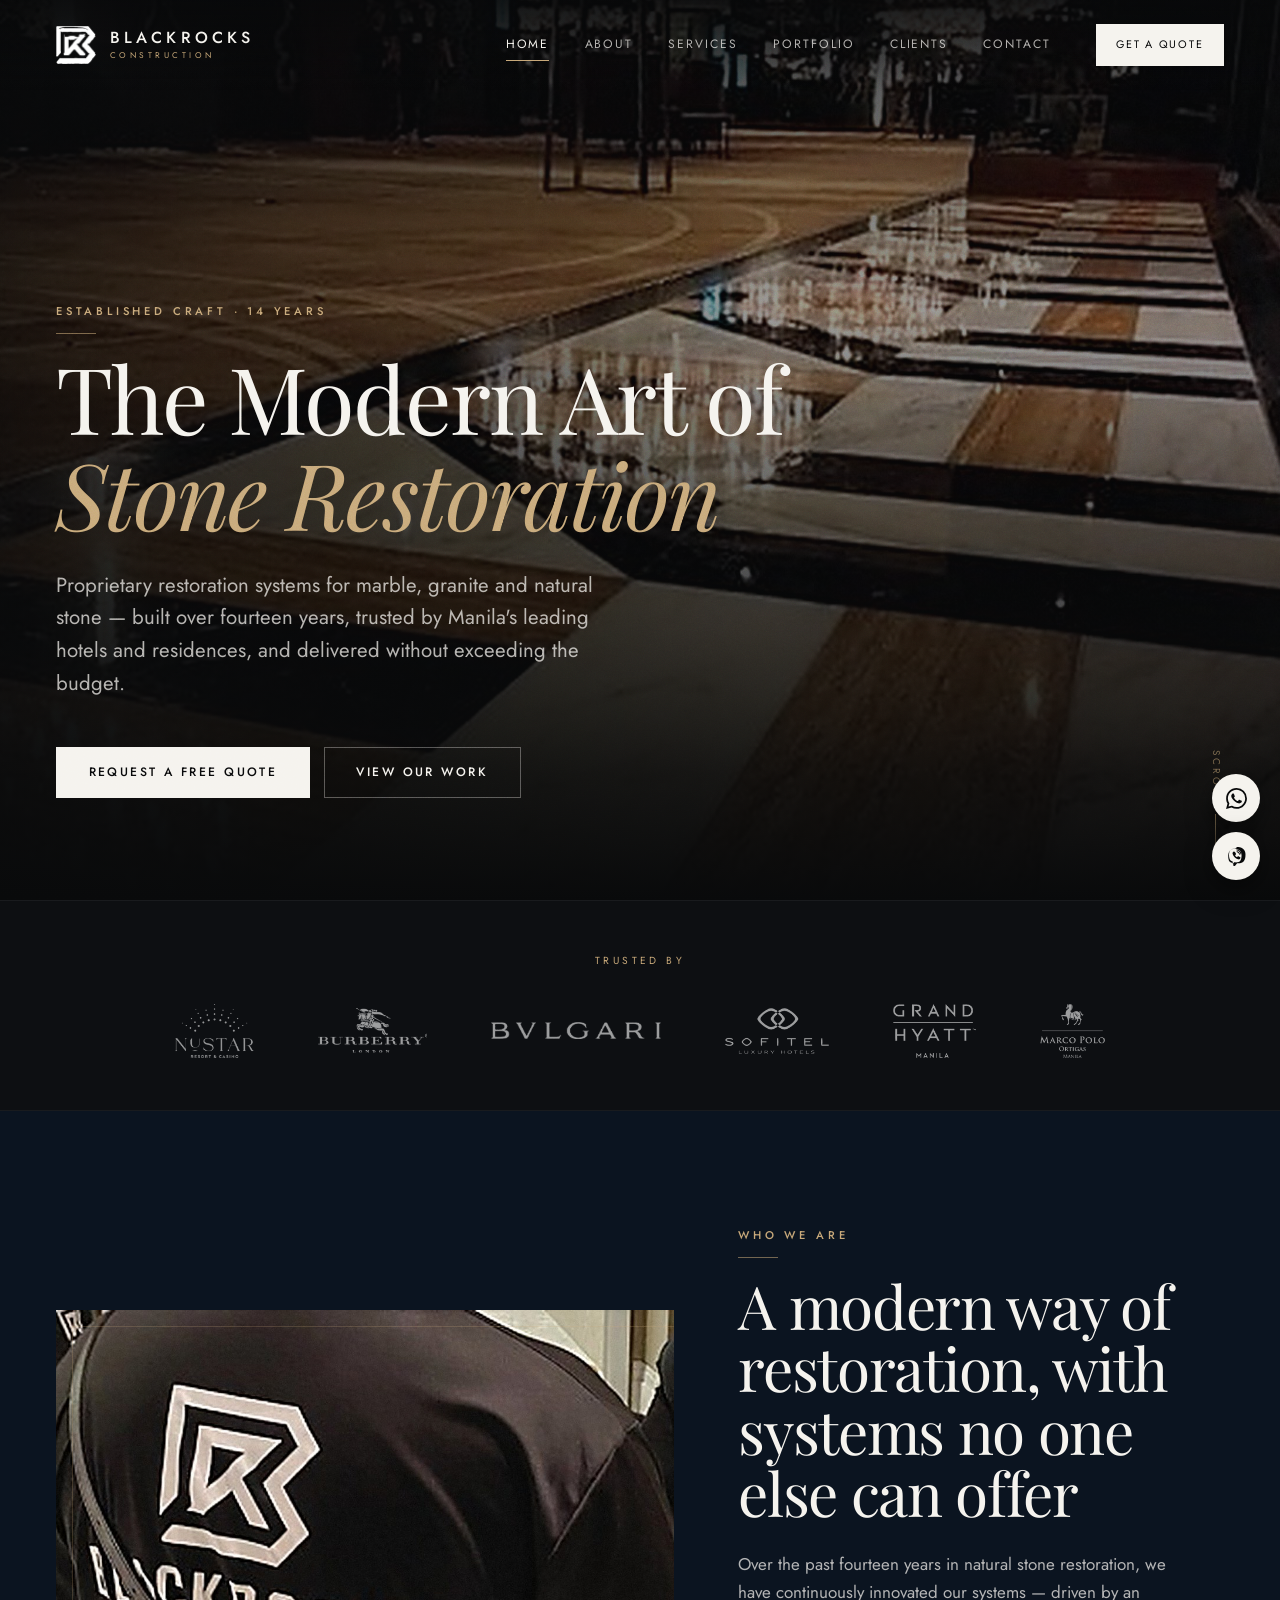
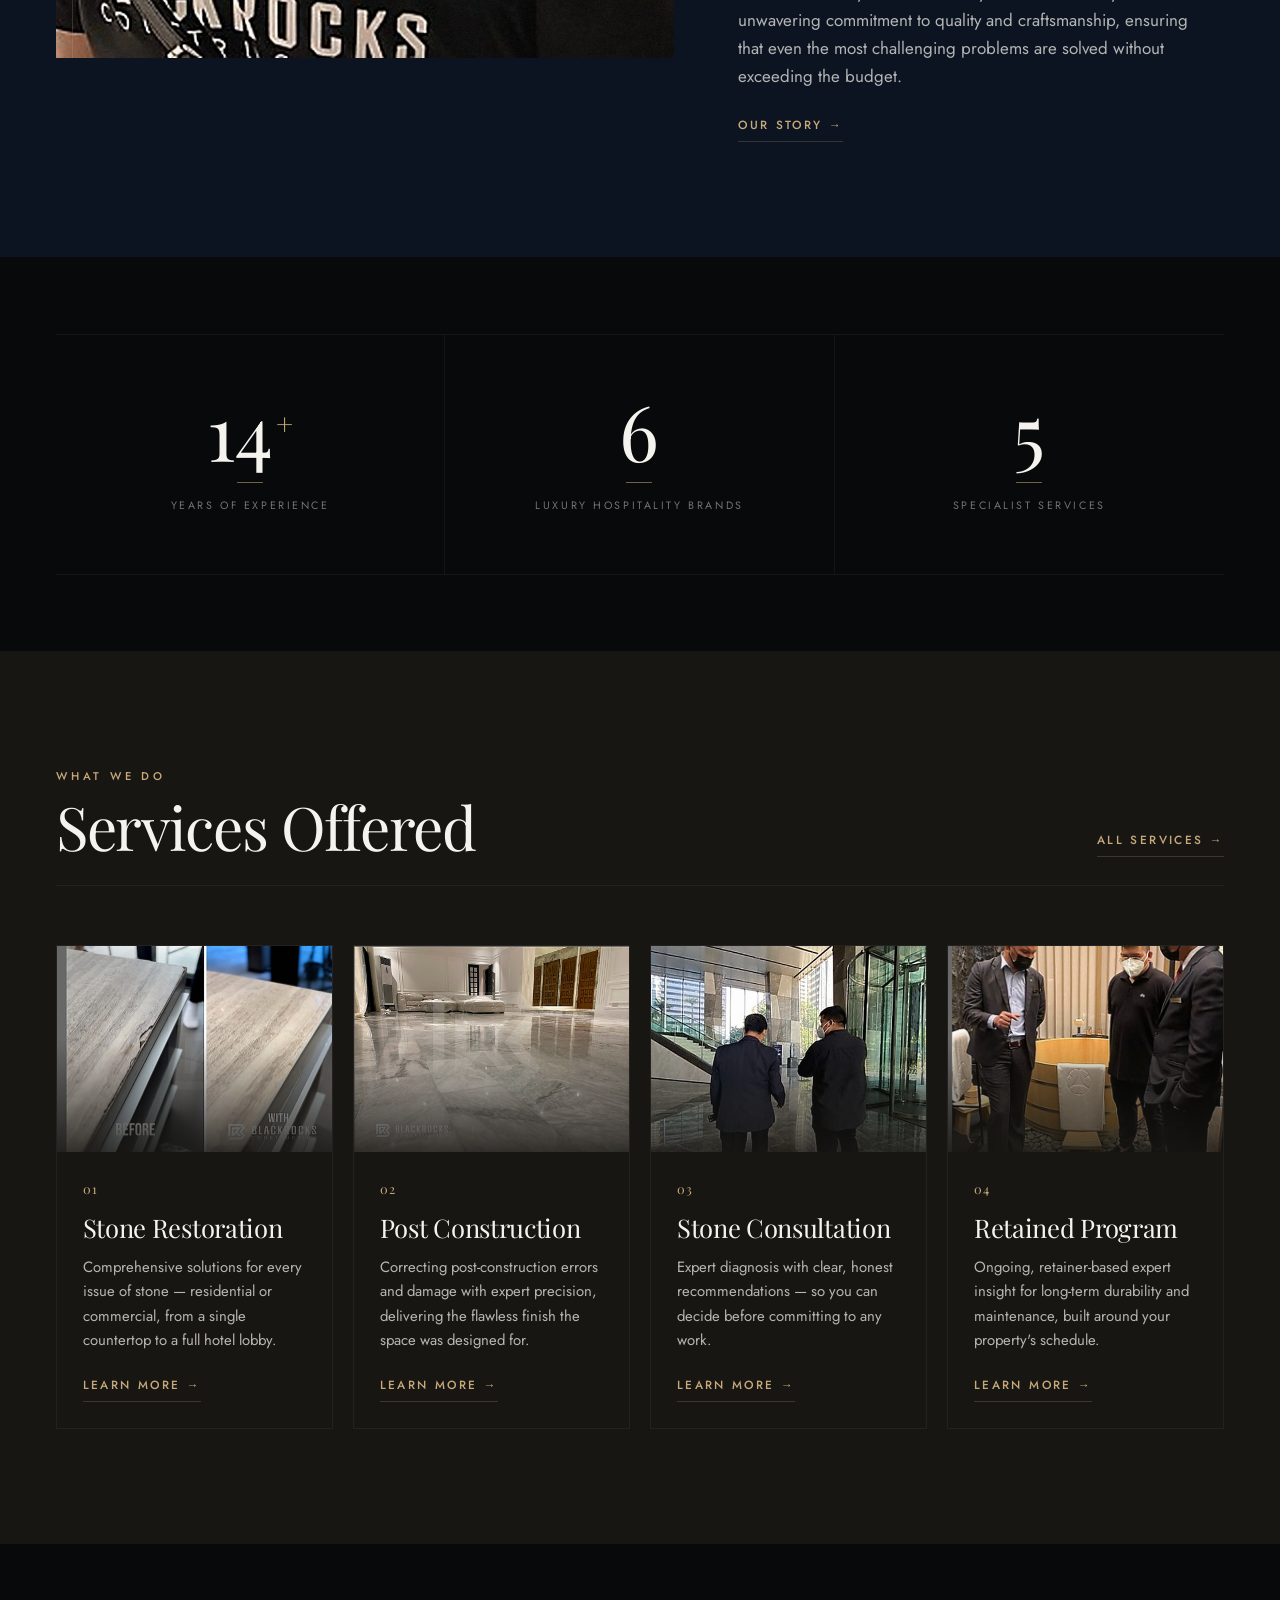
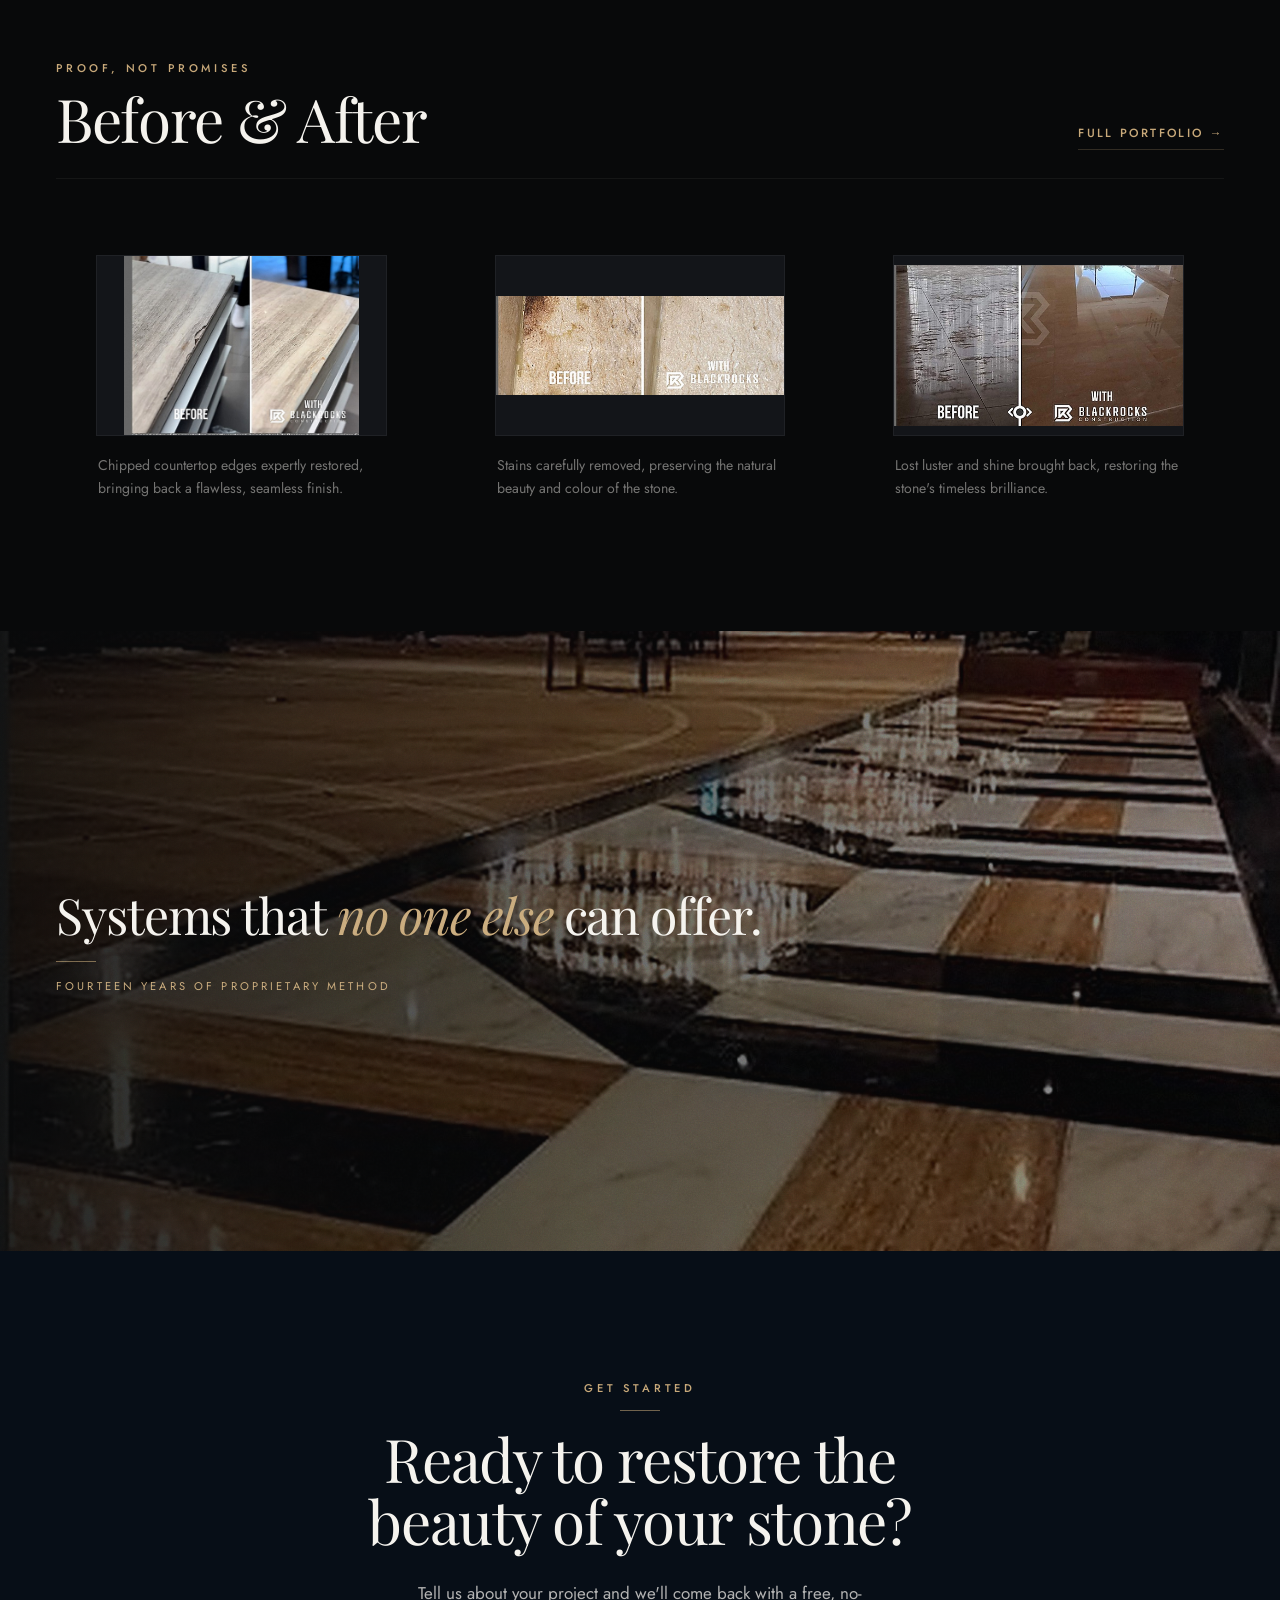
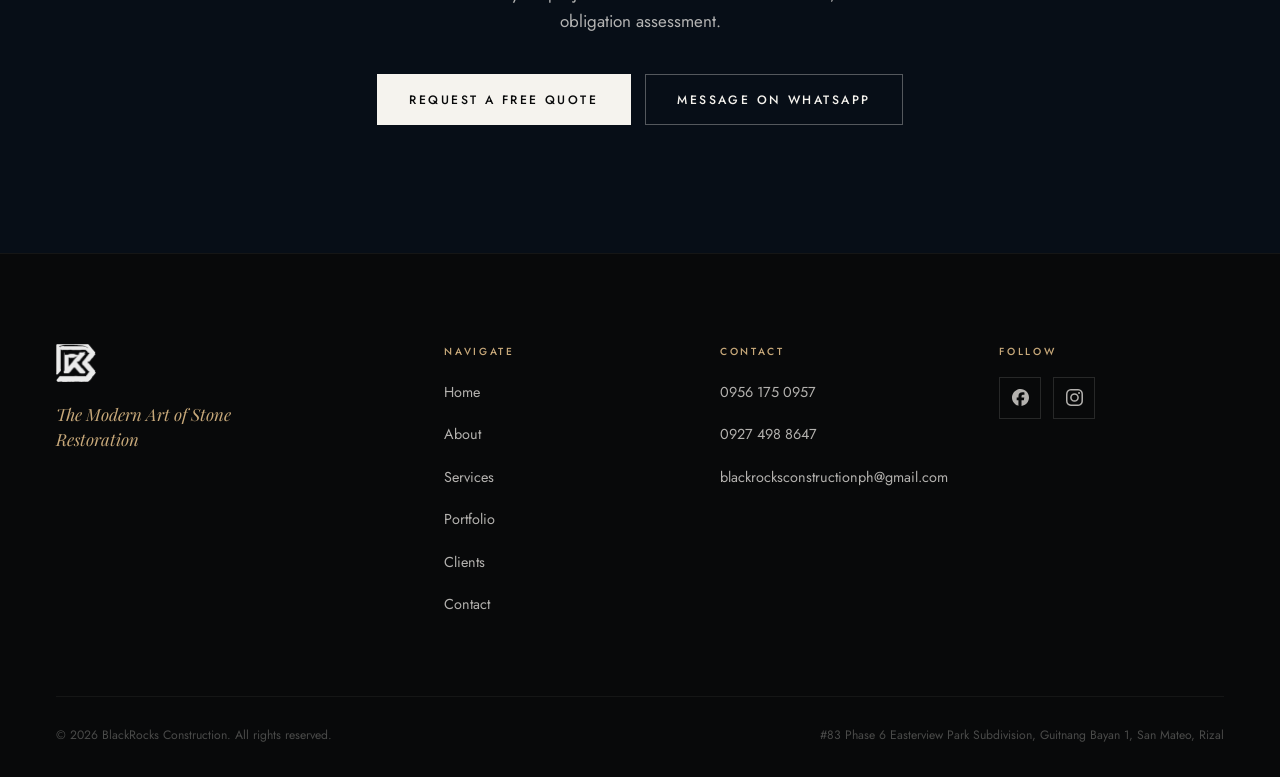
==== commit 8518cd25: "Redesign pass 2: fill the frame, add warmth and drama The first redesign fixed what was broken but o" ====
--- a/index.html
+++ b/index.html
@@ -73,7 +73,7 @@
 <section class="section-navy section-pad">
   <div class="container">
     <div class="split reveal">
-      <div class="split-media pano framed">
+      <div class="split-media wide16 framed">
         <img src="assets/images/raw/team-workers.jpg" alt="BlackRocks Construction technicians restoring stone on site">
       </div>
       <div class="split-body">
@@ -90,7 +90,7 @@
   <div class="container">
     <div class="stat-row reveal">
       <div class="stat">
-        <div class="stat-num">14</div>
+        <div class="stat-num">14<sup>+</sup></div>
         <div class="stat-label">Years of Experience</div>
       </div>
       <div class="stat">
@@ -116,28 +116,40 @@
     </div>
     <div class="svc-grid reveal">
       <article class="svc-card">
-        <div class="svc-num">01</div>
-        <h3>Stone Restoration Services</h3>
-        <p>Total restoration delivering comprehensive solutions for every issue of stone — residential or commercial, from a single countertop to a full hotel lobby.</p>
-        <a href="services.html#restoration" class="link-arrow">Learn More &rarr;</a>
-      </article>
-      <article class="svc-card">
-        <div class="svc-num">02</div>
-        <h3>Post Construction Enhancement</h3>
-        <p>Correcting post-construction errors and damage with expert precision, delivering the flawless final finish the space was designed for.</p>
-        <a href="services.html#enhancement" class="link-arrow">Learn More &rarr;</a>
-      </article>
-      <article class="svc-card">
-        <div class="svc-num">03</div>
-        <h3>Stone Consultation</h3>
-        <p>Expert diagnosis of stone issues with clear, honest recommendations — so you can decide before committing to any work.</p>
-        <a href="services.html#consultation" class="link-arrow">Learn More &rarr;</a>
-      </article>
-      <article class="svc-card">
-        <div class="svc-num">04</div>
-        <h3>Retained Consultation Program</h3>
-        <p>Ongoing, retainer-based expert insight for long-term durability and maintenance, built around your property's schedule.</p>
-        <a href="services.html#retained" class="link-arrow">Learn More &rarr;</a>
+        <div class="thumb"><img src="assets/images/raw/ba-countertop-chip.jpg" alt="Stone restoration, before and after"></div>
+        <div class="body">
+          <div class="svc-num">01</div>
+          <h3>Stone Restoration</h3>
+          <p>Comprehensive solutions for every issue of stone — residential or commercial, from a single countertop to a full hotel lobby.</p>
+          <a href="services.html#restoration" class="link-arrow">Learn More &rarr;</a>
+        </div>
+      </article>
+      <article class="svc-card">
+        <div class="thumb"><img src="assets/images/raw/post-marble-room.jpg" alt="Post construction enhancement, finished marble flooring"></div>
+        <div class="body">
+          <div class="svc-num">02</div>
+          <h3>Post Construction</h3>
+          <p>Correcting post-construction errors and damage with expert precision, delivering the flawless finish the space was designed for.</p>
+          <a href="services.html#enhancement" class="link-arrow">Learn More &rarr;</a>
+        </div>
+      </article>
+      <article class="svc-card">
+        <div class="thumb"><img src="assets/images/raw/consult-glass-corridor.jpg" alt="On-site stone consultation"></div>
+        <div class="body">
+          <div class="svc-num">03</div>
+          <h3>Stone Consultation</h3>
+          <p>Expert diagnosis with clear, honest recommendations — so you can decide before committing to any work.</p>
+          <a href="services.html#consultation" class="link-arrow">Learn More &rarr;</a>
+        </div>
+      </article>
+      <article class="svc-card">
+        <div class="thumb"><img src="assets/images/raw/retained-reception.jpg" alt="Retained consultation programme"></div>
+        <div class="body">
+          <div class="svc-num">04</div>
+          <h3>Retained Program</h3>
+          <p>Ongoing, retainer-based expert insight for long-term durability and maintenance, built around your property's schedule.</p>
+          <a href="services.html#retained" class="link-arrow">Learn More &rarr;</a>
+        </div>
       </article>
     </div>
   </div>
@@ -169,6 +181,16 @@
   </div>
 </section>
 
+<section class="band grain">
+  <div class="band-bg" style="background-image:url('assets/images/raw/com-lobby-chandelier.jpg')"></div>
+  <div class="container-wide">
+    <div class="band-inner reveal">
+      <p class="band-quote">Systems that <em>no one else</em> can offer.</p>
+      <div class="band-attr">Fourteen years of proprietary method</div>
+    </div>
+  </div>
+</section>
+
 <section class="cta">
   <div class="container">
     <div class="reveal">
--- a/css/style.css
+++ b/css/style.css
@@ -1,37 +1,42 @@
 /* ==========================================================================
    BlackRocks Construction — Design System
-   Dark, editorial, restrained. Black / ink-navy / warm charcoal / bone-white.
+   Dark, editorial, confident. Black / ink-navy / warm charcoal / bone-white,
+   with a restrained champagne-bronze accent drawn from the marble tones.
    Type: Playfair Display (display) + Jost (body / UI)
    ========================================================================== */
 
 :root {
-  /* Surfaces — layered darks, each a real step apart */
+  /* Surfaces */
   --c-black:      #08090a;
   --c-surface-1:  #0d0f12;
-  --c-surface-2:  #121417;
+  --c-surface-2:  #131519;
   --c-navy:       #0b1420;
-  --c-navy-deep:  #080f18;
-  --c-charcoal:   #161513;   /* warm, replaces the old muddy mid-grey */
-  --c-charcoal-2: #1c1b18;
+  --c-navy-deep:  #070e17;
+  --c-charcoal:   #171613;
+  --c-charcoal-2: #1e1c18;
 
   /* Ink */
-  --c-white:      #f4f2ed;
-  --c-dim:        rgba(244, 242, 237, .70);
-  --c-faint:      rgba(244, 242, 237, .44);
-  --c-ghost:      rgba(244, 242, 237, .26);
-  --c-silver:     #c8ccd2;
+  --c-white:      #f5f3ee;
+  --c-dim:        rgba(245, 243, 238, .72);
+  --c-faint:      rgba(245, 243, 238, .46);
+  --c-ghost:      rgba(245, 243, 238, .28);
+
+  /* Champagne-bronze accent */
+  --c-accent:      #c8a97a;
+  --c-accent-soft: rgba(200, 169, 122, .55);
+  --c-accent-hair: rgba(200, 169, 122, .22);
 
   /* Lines */
-  --c-line:       rgba(244, 242, 237, .12);
-  --c-line-soft:  rgba(244, 242, 237, .07);
-  --c-line-hair:  rgba(244, 242, 237, .045);
+  --c-line:       rgba(245, 243, 238, .13);
+  --c-line-soft:  rgba(245, 243, 238, .075);
+  --c-line-hair:  rgba(245, 243, 238, .05);
 
   --font-head: 'Playfair Display', 'Times New Roman', serif;
   --font-body: 'Jost', 'Helvetica Neue', Arial, sans-serif;
 
-  --container: 1200px;
-  --wide: 1400px;
-  --pad: clamp(22px, 5vw, 60px);
+  --container: 1320px;
+  --wide: 1600px;
+  --pad: clamp(22px, 4.5vw, 56px);
 
   --ease: cubic-bezier(.22, .61, .36, 1);
   --ease-out: cubic-bezier(.16, 1, .3, 1);
@@ -45,10 +50,9 @@
   background: var(--c-black);
   color: var(--c-white);
   font-family: var(--font-body);
-  font-size: 16px;
+  font-size: 17px;
   font-weight: 400;
-  line-height: 1.7;
-  letter-spacing: .005em;
+  line-height: 1.65;
   -webkit-font-smoothing: antialiased;
   -moz-osx-font-smoothing: grayscale;
   overflow-x: hidden;
@@ -63,19 +67,19 @@
 h1, h2, h3, h4 {
   font-family: var(--font-head);
   font-weight: 400;
-  line-height: 1.08;
-  margin: 0 0 .48em;
-  letter-spacing: -.015em;
-}
-
-h1 { font-size: clamp(2.6rem, 6.2vw, 5.1rem); }
-h2 { font-size: clamp(1.95rem, 3.9vw, 3.15rem); }
-h3 { font-size: clamp(1.18rem, 1.9vw, 1.45rem); letter-spacing: -.01em; }
-
-p { margin: 0 0 1.15em; color: var(--c-dim); }
+  line-height: 1.04;
+  margin: 0 0 .44em;
+  letter-spacing: -.022em;
+}
+
+h1 { font-size: clamp(3rem, 7.2vw, 6.2rem); }
+h2 { font-size: clamp(2.2rem, 4.7vw, 3.9rem); }
+h3 { font-size: clamp(1.25rem, 2vw, 1.6rem); letter-spacing: -.012em; }
+
+p { margin: 0 0 1.1em; color: var(--c-dim); }
 p:last-child { margin-bottom: 0; }
 
-.lead { font-size: clamp(1.02rem, 1.5vw, 1.16rem); line-height: 1.65; color: var(--c-dim); }
+.lead { font-size: clamp(1.08rem, 1.6vw, 1.3rem); line-height: 1.6; color: var(--c-dim); }
 
 .eyebrow {
   display: block;
@@ -84,14 +88,14 @@
   font-weight: 500;
   letter-spacing: .34em;
   text-transform: uppercase;
-  color: var(--c-faint);
-  margin-bottom: 1.5em;
+  color: var(--c-accent);
+  margin-bottom: 1.4em;
 }
 .eyebrow::after {
   content: '';
   display: block;
-  width: 34px; height: 1px;
-  background: var(--c-ghost);
+  width: 40px; height: 1px;
+  background: var(--c-accent-soft);
   margin-top: 1.1em;
 }
 .eyebrow.no-rule::after { display: none; }
@@ -100,15 +104,22 @@
 .container-wide { max-width: var(--wide); margin: 0 auto; padding-left: var(--pad); padding-right: var(--pad); }
 
 section { position: relative; }
-.section-pad { padding: clamp(80px, 12vw, 150px) 0; }
-.section-pad-sm { padding: clamp(56px, 8vw, 96px) 0; }
-
-/* Fine grain — makes soft photography read as atmosphere, not low resolution */
+
+/* .hero, .page-hero and .band are flex containers; without this their container
+   child shrink-wraps to its content and the auto margins centre it. */
+.hero > .container-wide,
+.page-hero > .container-wide,
+.band > .container-wide { width: 100%; }
+
+.section-pad { padding: clamp(72px, 9vw, 122px) 0; }
+.section-pad-sm { padding: clamp(48px, 6vw, 78px) 0; }
+
+/* Fine grain — lets soft photography read as atmosphere, not upscaling */
 .grain::after {
   content: '';
   position: absolute; inset: 0;
   pointer-events: none;
-  opacity: .38;
+  opacity: .34;
   mix-blend-mode: overlay;
   background-image: url("data:image/svg+xml,%3Csvg xmlns='http://www.w3.org/2000/svg' width='180' height='180'%3E%3Cfilter id='n'%3E%3CfeTurbulence type='fractalNoise' baseFrequency='.85' numOctaves='3' stitchTiles='stitch'/%3E%3C/filter%3E%3Crect width='180' height='180' filter='url(%23n)' opacity='.55'/%3E%3C/svg%3E");
 }
@@ -119,36 +130,39 @@
   align-items: center;
   justify-content: center;
   gap: .7em;
-  padding: 1.05em 2.3em;
-  font-size: .74rem;
+  padding: 1.18em 2.6em;
+  font-size: .76rem;
   font-weight: 500;
   letter-spacing: .2em;
   text-transform: uppercase;
-  border: 1px solid rgba(244,242,237,.3);
+  border: 1px solid rgba(245,243,238,.32);
   background: transparent;
   color: var(--c-white);
   border-radius: 0;
   position: relative;
   overflow: hidden;
+  isolation: isolate;
   transition: color .4s var(--ease), border-color .4s var(--ease);
   white-space: nowrap;
 }
 .btn::before {
   content: '';
-  position: absolute; inset: 0;
+  position: absolute; inset: 0; z-index: -1;
   background: var(--c-white);
   transform: scaleX(0);
   transform-origin: right;
   transition: transform .45s var(--ease-out);
-  z-index: -1;
-}
-.btn > * , .btn { z-index: 0; }
+}
 .btn:hover { color: var(--c-black); border-color: var(--c-white); }
 .btn:hover::before { transform: scaleX(1); transform-origin: left; }
 
 .btn-solid { background: var(--c-white); color: var(--c-black); border-color: var(--c-white); }
-.btn-solid::before { background: var(--c-silver); }
-.btn-solid:hover { color: var(--c-black); }
+.btn-solid::before { background: var(--c-accent); }
+.btn-solid:hover { color: var(--c-black); border-color: var(--c-accent); }
+
+.btn-accent { border-color: var(--c-accent); color: var(--c-accent); }
+.btn-accent::before { background: var(--c-accent); }
+.btn-accent:hover { color: var(--c-black); }
 
 .btn-row { display: flex; gap: 14px; flex-wrap: wrap; }
 
@@ -156,61 +170,54 @@
 .link-arrow {
   display: inline-flex; align-items: center; gap: .6em;
   font-size: .74rem; font-weight: 500; letter-spacing: .2em; text-transform: uppercase;
-  color: var(--c-white);
-  padding-bottom: .5em;
-  border-bottom: 1px solid var(--c-ghost);
-  transition: border-color .35s var(--ease), gap .35s var(--ease);
-}
-.link-arrow:hover { border-color: var(--c-white); gap: 1em; }
+  color: var(--c-accent);
+  padding-bottom: .55em;
+  border-bottom: 1px solid var(--c-accent-hair);
+  transition: border-color .35s var(--ease), gap .35s var(--ease), color .35s var(--ease);
+}
+.link-arrow:hover { border-color: var(--c-accent); gap: 1.05em; color: var(--c-white); }
 
 /* ---------- Nav ---------- */
 .site-header {
   position: fixed; top: 0; left: 0; right: 0; z-index: 1000;
-  padding: 26px 0;
+  padding: 24px 0;
   transition: background .4s var(--ease), padding .4s var(--ease), border-color .4s var(--ease);
   border-bottom: 1px solid transparent;
 }
 .site-header::before {
   content: '';
   position: absolute; inset: 0;
-  background: linear-gradient(to bottom, rgba(8,9,10,.7), transparent);
+  background: linear-gradient(to bottom, rgba(8,9,10,.72), transparent);
   pointer-events: none;
   transition: opacity .4s var(--ease);
 }
 .site-header.is-scrolled {
-  background: rgba(8,9,10,.86);
+  background: rgba(8,9,10,.88);
   backdrop-filter: blur(14px);
   -webkit-backdrop-filter: blur(14px);
-  padding: 14px 0;
+  padding: 13px 0;
   border-bottom-color: var(--c-line-hair);
 }
 .site-header.is-scrolled::before { opacity: 0; }
 
 .nav-wrap { display: flex; align-items: center; justify-content: space-between; position: relative; }
 
-.brand { display: flex; align-items: center; gap: 13px; }
-.brand img { height: 34px; width: auto; }
+.brand { display: flex; align-items: center; gap: 14px; }
+.brand img { height: 38px; width: auto; }
 .brand-text { display: block; line-height: 1; }
-.brand-name {
-  display: block;
-  font-size: .95rem; font-weight: 500; letter-spacing: .26em; color: var(--c-white);
-}
-.brand-sub {
-  display: block;
-  font-size: .5rem; letter-spacing: .42em; color: var(--c-faint);
-  font-weight: 400; margin-top: 5px;
-}
-
-.nav-links { display: flex; align-items: center; gap: 2.3rem; }
+.brand-name { display: block; font-size: 1rem; font-weight: 500; letter-spacing: .26em; color: var(--c-white); }
+.brand-sub  { display: block; font-size: .52rem; letter-spacing: .42em; color: var(--c-accent); font-weight: 400; margin-top: 5px; }
+
+.nav-links { display: flex; align-items: center; gap: 2.2rem; }
 .nav-links a {
-  font-size: .74rem; font-weight: 400; letter-spacing: .16em; text-transform: uppercase;
+  font-size: .755rem; font-weight: 400; letter-spacing: .16em; text-transform: uppercase;
   color: var(--c-dim); padding: 6px 0; position: relative;
   transition: color .3s var(--ease);
 }
 .nav-links a:not(.btn)::after {
   content: '';
   position: absolute; left: 0; right: 0; bottom: 0; height: 1px;
-  background: var(--c-white);
+  background: var(--c-accent);
   transform: scaleX(0); transform-origin: right;
   transition: transform .35s var(--ease-out);
 }
@@ -220,7 +227,7 @@
 .nav-links a.active:not(.btn)::after { transform: scaleX(1); transform-origin: left; }
 
 /* .nav-links a sets colour at higher specificity than .btn-solid — re-assert it */
-.nav-links a.btn { padding: .95em 1.7em; font-size: .68rem; }
+.nav-links a.btn { padding: 1em 1.8em; font-size: .68rem; }
 .nav-links a.btn-solid,
 .nav-links a.btn-solid:hover { color: var(--c-black); }
 .nav-cta { margin-left: .6rem; }
@@ -241,7 +248,7 @@
 .nav-toggle.is-open::after { top: 10px; transform: rotate(-45deg); }
 .nav-toggle.is-open span { opacity: 0; }
 
-@media (max-width: 940px) {
+@media (max-width: 1040px) {
   .nav-toggle { display: block; }
   .nav-links {
     position: fixed; inset: 0;
@@ -252,7 +259,7 @@
     gap: 1.9rem;
   }
   .nav-links.is-open { transform: translateX(0); }
-  .nav-links a { font-size: 1rem; letter-spacing: .22em; }
+  .nav-links a { font-size: 1.05rem; letter-spacing: .22em; }
   .nav-links a.btn { margin-top: .8rem; font-size: .74rem; }
   .nav-cta { margin-left: 0; }
 }
@@ -268,37 +275,33 @@
 .hero-bg {
   position: absolute; inset: 0; z-index: -2;
   background-size: cover; background-position: center;
-  transform: scale(1.04);
+  transform: scale(1.03);
 }
 .hero::before {
   content: '';
   position: absolute; inset: 0; z-index: -1;
   background:
-    linear-gradient(180deg, rgba(8,9,10,.72) 0%, rgba(8,9,10,.38) 38%, rgba(8,9,10,.93) 88%, var(--c-black) 100%),
-    linear-gradient(90deg, rgba(8,9,10,.78) 0%, rgba(8,9,10,.15) 62%);
-}
-.hero-inner { padding-bottom: clamp(64px, 10vw, 128px); padding-top: 150px; position: relative; }
-.hero h1 { max-width: 15ch; margin-bottom: .34em; }
-.hero h1 em {
-  font-style: italic;
-  color: var(--c-silver);
-}
-.hero-lead { max-width: 44ch; margin-bottom: 2.4em; }
-.hero .btn-row { margin-bottom: 0; }
+    linear-gradient(180deg, rgba(8,9,10,.74) 0%, rgba(8,9,10,.34) 34%, rgba(8,9,10,.92) 86%, var(--c-black) 100%),
+    linear-gradient(90deg, rgba(8,9,10,.8) 0%, rgba(8,9,10,.12) 60%);
+}
+.hero-inner { padding-bottom: clamp(66px, 8vw, 118px); padding-top: 150px; position: relative; }
+.hero h1 { max-width: 16ch; margin-bottom: .3em; }
+.hero h1 em { font-style: italic; color: var(--c-accent); }
+.hero-lead { max-width: 46ch; margin-bottom: 2.3em; }
 
 .hero-scroll {
   position: absolute; bottom: 30px; right: var(--pad);
   writing-mode: vertical-rl;
   font-size: .62rem; letter-spacing: .3em; text-transform: uppercase;
-  color: var(--c-ghost);
+  color: var(--c-accent-soft);
   display: flex; align-items: center; gap: 12px;
 }
-.hero-scroll::after { content: ''; width: 1px; height: 52px; background: linear-gradient(var(--c-ghost), transparent); }
-@media (max-width: 940px) { .hero-scroll { display: none; } }
+.hero-scroll::after { content: ''; width: 1px; height: 56px; background: linear-gradient(var(--c-accent-soft), transparent); }
+@media (max-width: 1040px) { .hero-scroll { display: none; } }
 
 /* Interior page hero */
 .page-hero {
-  min-height: 52vh;
+  min-height: 56vh;
   display: flex; align-items: flex-end;
   position: relative; isolation: isolate; overflow: hidden;
 }
@@ -306,77 +309,112 @@
 .page-hero::before {
   content: '';
   position: absolute; inset: 0; z-index: -1;
-  background: linear-gradient(180deg, rgba(8,9,10,.7), rgba(8,9,10,.55) 45%, var(--c-black) 96%);
-}
-.page-hero-inner { padding: 170px 0 60px; }
+  background: linear-gradient(180deg, rgba(8,9,10,.7), rgba(8,9,10,.5) 45%, var(--c-black) 97%);
+}
+/* longhand only — the `padding` shorthand would wipe .container-wide's side padding */
+.page-hero-inner { padding-top: 180px; padding-bottom: 64px; }
 .page-hero h1 { margin-bottom: 0; }
+
+/* ---------- Full-bleed statement band ---------- */
+.band {
+  position: relative;
+  min-height: clamp(380px, 52vw, 620px);
+  display: flex; align-items: center;
+  isolation: isolate; overflow: hidden;
+}
+.band-bg {
+  position: absolute; inset: 0; z-index: -2;
+  background-size: cover; background-position: center;
+}
+.band::before {
+  content: '';
+  position: absolute; inset: 0; z-index: -1;
+  background: linear-gradient(90deg, rgba(8,9,10,.9) 0%, rgba(8,9,10,.62) 48%, rgba(8,9,10,.42) 100%);
+}
+.band-inner { max-width: 760px; }
+.band-quote {
+  font-family: var(--font-head);
+  font-size: clamp(1.9rem, 3.9vw, 3.5rem);
+  line-height: 1.14; letter-spacing: -.022em;
+  color: var(--c-white); margin: 0;
+  text-wrap: balance;
+}
+.band-quote em { font-style: italic; color: var(--c-accent); }
+.band-attr {
+  margin-top: 1.5em; font-size: .7rem; letter-spacing: .28em;
+  text-transform: uppercase; color: var(--c-accent);
+  position: relative; padding-top: 1.5em;
+}
+.band-attr::before {
+  content: ''; position: absolute; top: 0; left: 0;
+  width: 40px; height: 1px; background: var(--c-accent-soft);
+}
 
 /* ---------- Client logo strip ---------- */
 .trust-strip {
   background: var(--c-surface-1);
   border-top: 1px solid var(--c-line-hair);
   border-bottom: 1px solid var(--c-line-hair);
-  padding: 46px 0;
+  padding: 52px 0;
 }
 .trust-label {
   text-align: center;
   font-size: .64rem; letter-spacing: .34em; text-transform: uppercase;
-  color: var(--c-ghost); margin: 0 0 32px;
+  color: var(--c-accent); margin: 0 0 34px;
 }
 .trust-logos {
   display: flex; align-items: center; justify-content: center;
   flex-wrap: wrap;
-  gap: clamp(28px, 5vw, 62px);
+  gap: clamp(30px, 5vw, 70px);
 }
 /* PNG marks are pre-knocked-out to white — no filter hacks */
-.trust-logos img {
-  width: auto;
-  opacity: .58;
-  transition: opacity .4s var(--ease);
-}
+.trust-logos img { width: auto; opacity: .6; transition: opacity .4s var(--ease); }
 .trust-logos img:hover { opacity: 1; }
 
-.logo-nustar     { height: 48px; }
-.logo-burberry   { height: 40px; }
-.logo-bvlgari    { height: 15px; }
-.logo-sofitel    { height: 41px; }
-.logo-grandhyatt { height: 48px; }
-.logo-marcopolo  { height: 48px; }
+.logo-nustar     { height: 54px; }
+.logo-burberry   { height: 45px; }
+.logo-bvlgari    { height: 17px; }
+.logo-sofitel    { height: 46px; }
+.logo-grandhyatt { height: 54px; }
+.logo-marcopolo  { height: 54px; }
 
 @media (max-width: 620px) {
   .trust-logos { gap: 26px 34px; }
-  .logo-nustar, .logo-grandhyatt, .logo-marcopolo { height: 36px; }
-  .logo-burberry, .logo-sofitel { height: 30px; }
-  .logo-bvlgari { height: 12px; }
+  .logo-nustar, .logo-grandhyatt, .logo-marcopolo { height: 38px; }
+  .logo-burberry, .logo-sofitel { height: 32px; }
+  .logo-bvlgari { height: 13px; }
 }
 
 /* ---------- Editorial split ---------- */
 .split {
   display: grid;
-  grid-template-columns: 1fr 1fr;
-  gap: clamp(36px, 7vw, 96px);
+  grid-template-columns: 1.12fr .88fr;   /* media leads */
+  gap: clamp(34px, 5vw, 76px);
   align-items: center;
 }
+.split.reverse { grid-template-columns: .88fr 1.12fr; }
+.split.reverse .split-media { order: 2; }
 .split-media { position: relative; overflow: hidden; }
 .split-media img { width: 100%; height: 100%; object-fit: cover; }
 .split-media.tall img  { aspect-ratio: 4/5; }
-.split-media.wide img  { aspect-ratio: 16/9; }
+.split-media.wide img  { aspect-ratio: 3/2; }
+.split-media.wide16 img { aspect-ratio: 16/9; }
 .split-media.pano img  { aspect-ratio: 21/9; }
-.split.reverse .split-media { order: 2; }
-.split-body { max-width: 52ch; }
+.split-body { max-width: 46ch; }
 
 /* offset accent frame */
-.split-media.framed::before {
+.split-media.framed::after {
   content: '';
   position: absolute; inset: 0;
-  border: 1px solid var(--c-line);
-  transform: translate(14px, 14px);
+  border: 1px solid var(--c-accent-hair);
+  transform: translate(16px, 16px);
   pointer-events: none;
 }
 
-@media (max-width: 900px) {
+@media (max-width: 940px) {
   .split, .split.reverse { grid-template-columns: 1fr; }
   .split.reverse .split-media { order: 0; }
+  .split-body { max-width: none; }
 }
 
 .section-navy { background: var(--c-navy); }
@@ -391,97 +429,114 @@
   border-bottom: 1px solid var(--c-line-hair);
 }
 .stat {
-  padding: clamp(30px, 4vw, 46px) clamp(16px, 3vw, 34px);
+  padding: clamp(38px, 4.6vw, 62px) clamp(18px, 3vw, 38px);
   text-align: center;
   border-right: 1px solid var(--c-line-hair);
+  position: relative;
 }
 .stat:last-child { border-right: none; }
 .stat-num {
   font-family: var(--font-head);
-  font-size: clamp(2rem, 3.6vw, 2.9rem);
-  line-height: 1; color: var(--c-white);
-}
+  font-size: clamp(3rem, 6vw, 5rem);
+  line-height: .95; color: var(--c-white);
+}
+.stat-num sup { font-size: .38em; vertical-align: super; color: var(--c-accent); margin-left: .1em; }
 .stat-label {
-  font-size: .66rem; letter-spacing: .22em; text-transform: uppercase;
-  color: var(--c-faint); margin-top: 1em;
-}
-@media (max-width: 700px) {
+  font-size: .67rem; letter-spacing: .24em; text-transform: uppercase;
+  color: var(--c-faint); margin-top: 1.4em;
+  position: relative; padding-top: 1.4em;
+}
+.stat-label::before {
+  content: ''; position: absolute; top: 0; left: 50%; transform: translateX(-50%);
+  width: 26px; height: 1px; background: var(--c-accent-soft);
+}
+@media (max-width: 760px) {
   .stat-row { grid-template-columns: 1fr; }
   .stat { border-right: none; border-bottom: 1px solid var(--c-line-hair); }
   .stat:last-child { border-bottom: none; }
 }
 
-/* ---------- Section head ---------- */
-.section-head { max-width: 640px; margin-bottom: clamp(44px, 6vw, 72px); }
+/* ---------- Section heads ---------- */
+.section-head { max-width: 680px; margin-bottom: clamp(44px, 5vw, 68px); }
 .section-head.center { margin-left: auto; margin-right: auto; text-align: center; }
 .section-head.center .eyebrow::after { margin-left: auto; margin-right: auto; }
-.section-head p { max-width: 54ch; }
+.section-head p { max-width: 56ch; }
 .section-head.center p { margin-left: auto; margin-right: auto; }
 
-/* Head with a rule running to the edge */
 .head-row {
   display: flex; align-items: flex-end; justify-content: space-between;
-  gap: 32px; margin-bottom: clamp(40px, 5vw, 64px);
-  padding-bottom: 26px; border-bottom: 1px solid var(--c-line-hair);
+  gap: 32px; margin-bottom: clamp(40px, 4.6vw, 62px);
+  padding-bottom: 28px; border-bottom: 1px solid var(--c-line-hair);
 }
 .head-row h2 { margin-bottom: 0; }
-.head-row .eyebrow { margin-bottom: .9em; }
+.head-row .eyebrow { margin-bottom: .85em; }
 .head-row .eyebrow::after { display: none; }
-@media (max-width: 760px) { .head-row { flex-direction: column; align-items: flex-start; gap: 20px; } }
+@media (max-width: 800px) { .head-row { flex-direction: column; align-items: flex-start; gap: 22px; } }
 
 /* ---------- Services ---------- */
-.svc-grid { display: grid; grid-template-columns: repeat(2, 1fr); gap: 1px; background: var(--c-line-hair); }
+.svc-grid { display: grid; grid-template-columns: repeat(4, 1fr); gap: clamp(14px, 1.6vw, 24px); }
+.svc-grid.two-up { grid-template-columns: repeat(2, 1fr); }
 .svc-card {
   background: var(--c-charcoal);
-  padding: clamp(28px, 3.6vw, 46px);
+  border: 1px solid var(--c-line-hair);
   display: flex; flex-direction: column;
-  transition: background .45s var(--ease);
-  position: relative;
-}
-.svc-card:hover { background: var(--c-charcoal-2); }
+  overflow: hidden;
+  transition: transform .5s var(--ease-out), border-color .45s var(--ease), background .45s var(--ease);
+}
+.svc-card:hover { transform: translateY(-6px); border-color: var(--c-accent-hair); background: var(--c-charcoal-2); }
+.svc-card .thumb { aspect-ratio: 4/3; overflow: hidden; position: relative; }
+.svc-card .thumb img { width: 100%; height: 100%; object-fit: cover; transition: transform .9s var(--ease-out); }
+.svc-card:hover .thumb img { transform: scale(1.06); }
+.svc-card .thumb::after {
+  content: ''; position: absolute; inset: 0;
+  background: linear-gradient(to top, rgba(23,22,19,.85), transparent 55%);
+}
+.svc-card .body { padding: clamp(22px, 2vw, 30px); display: flex; flex-direction: column; flex: 1; }
 .svc-num {
-  font-family: var(--font-head); font-size: .82rem; color: var(--c-ghost);
-  letter-spacing: .1em; margin-bottom: 1.6em;
-}
-.svc-card h3 { margin-bottom: .6em; }
-.svc-card p { font-size: .93rem; flex: 1; margin-bottom: 1.8em; }
+  font-family: var(--font-head); font-size: .8rem; color: var(--c-accent);
+  letter-spacing: .1em; margin-bottom: 1.2em;
+}
+.svc-card h3 { margin-bottom: .55em; }
+.svc-card p { font-size: .93rem; flex: 1; margin-bottom: 1.5em; }
 .svc-card .link-arrow { align-self: flex-start; }
-@media (max-width: 800px) { .svc-grid { grid-template-columns: 1fr; } }
+@media (max-width: 1100px) { .svc-grid { grid-template-columns: repeat(2, 1fr); } }
+@media (max-width: 620px)  { .svc-grid, .svc-grid.two-up { grid-template-columns: 1fr; } }
 
 /* Services detail rows */
 .svc-detail {
-  display: grid; grid-template-columns: 1fr 1fr;
-  gap: clamp(36px, 6vw, 84px);
+  display: grid; grid-template-columns: 1.1fr .9fr;
+  gap: clamp(34px, 5vw, 80px);
   align-items: center;
-  padding: clamp(48px, 7vw, 88px) 0;
+  padding: clamp(52px, 6vw, 90px) 0;
   border-bottom: 1px solid var(--c-line-hair);
 }
 .svc-detail:last-child { border-bottom: none; }
+.svc-detail:nth-child(even) { grid-template-columns: .9fr 1.1fr; }
 .svc-detail:nth-child(even) .svc-detail-media { order: 2; }
 .svc-detail-media { overflow: hidden; position: relative; }
-.svc-detail-media img { width: 100%; object-fit: cover; aspect-ratio: 3/2; }
-.svc-detail-body { max-width: 50ch; }
-@media (max-width: 820px) {
+.svc-detail-media img { width: 100%; object-fit: cover; aspect-ratio: 4/3; }
+.svc-detail-body { max-width: 46ch; }
+@media (max-width: 900px) {
   .svc-detail, .svc-detail:nth-child(even) { grid-template-columns: 1fr; }
   .svc-detail:nth-child(even) .svc-detail-media { order: 0; }
+  .svc-detail-body { max-width: none; }
 }
 
 /* ---------- Before / After ---------- */
-.ba-grid { display: grid; grid-template-columns: repeat(3, 1fr); gap: clamp(18px, 2.4vw, 30px); }
+.ba-grid { display: grid; grid-template-columns: repeat(3, 1fr); gap: clamp(18px, 2.2vw, 30px); }
 .ba-card { position: relative; display: flex; flex-direction: column; }
-/* Fixed ratio keeps all three cards — and their captions — on the same baseline.
-   These are composite before/after graphics with labels burned in and wildly
-   different native ratios, so they must be contained, never cropped. */
+/* Composite graphics with labels burned in and very different native ratios —
+   contain them, never crop. */
 .ba-card .ba-img {
   overflow: hidden; position: relative;
   aspect-ratio: 16/10;
   background: var(--c-surface-2);
+  border: 1px solid var(--c-line-hair);
   display: flex; align-items: center; justify-content: center;
 }
 .ba-card img { width: 100%; height: 100%; object-fit: contain; transition: transform .8s var(--ease-out); }
-.ba-card:hover img { transform: scale(1.03); }
-.ba-caption { padding: 18px 2px 0; font-size: .86rem; color: var(--c-faint); line-height: 1.6; }
-@media (max-width: 900px) { .ba-grid { grid-template-columns: 1fr; max-width: 460px; margin: 0 auto; } }
+.ba-caption { padding: 18px 2px 0; font-size: .88rem; color: var(--c-faint); line-height: 1.6; }
+@media (max-width: 900px) { .ba-grid { grid-template-columns: 1fr; max-width: 480px; margin: 0 auto; } }
 
 /* Drag-to-compare */
 .slider-frame {
@@ -491,79 +546,77 @@
   border: 1px solid var(--c-line-hair);
   touch-action: pan-y;
 }
+.slider-frame img { position: absolute; inset: 0; width: 100%; height: 100%; object-fit: cover; }
+.slider-frame .after-img { clip-path: inset(0 0 0 50%); }
+.slider-handle {
+  position: absolute; top: 0; bottom: 0; left: 50%;
+  width: 1px; background: rgba(245,243,238,.9);
+  transform: translateX(-.5px);
+}
+.slider-handle::after {
+  content: '';
+  position: absolute; top: 50%; left: 50%;
+  transform: translate(-50%, -50%);
+  width: 50px; height: 50px;
+  border: 1px solid rgba(245,243,238,.9);
+  border-radius: 50%;
+  background: rgba(8,9,10,.35);
+  backdrop-filter: blur(3px); -webkit-backdrop-filter: blur(3px);
+}
+.slider-handle::before {
+  content: '';
+  position: absolute; top: 50%; left: 50%;
+  width: 16px; height: 8px;
+  transform: translate(-50%,-50%);
+  background: rgba(245,243,238,.95);
+  clip-path: polygon(0 50%, 32% 0, 32% 100%, 68% 0, 68% 100%, 100% 50%);
+  z-index: 1;
+}
 .slider-tag {
-  position: absolute; bottom: 14px; z-index: 2;
-  padding: 6px 12px;
+  position: absolute; bottom: 16px; z-index: 2;
+  padding: 7px 13px;
   font-size: .6rem; letter-spacing: .22em; text-transform: uppercase;
   color: var(--c-white);
   background: rgba(8,9,10,.62);
   backdrop-filter: blur(4px); -webkit-backdrop-filter: blur(4px);
   pointer-events: none;
 }
-.slider-tag.is-before { left: 14px; }
-.slider-tag.is-after  { right: 14px; }
-.slider-frame img { position: absolute; inset: 0; width: 100%; height: 100%; object-fit: cover; }
-.slider-frame .after-img { clip-path: inset(0 0 0 50%); }
-.slider-handle {
-  position: absolute; top: 0; bottom: 0; left: 50%;
-  width: 1px; background: rgba(244,242,237,.9);
-  transform: translateX(-.5px);
-}
-.slider-handle::after {
-  content: '';
-  position: absolute; top: 50%; left: 50%;
-  transform: translate(-50%, -50%);
-  width: 46px; height: 46px;
-  border: 1px solid rgba(244,242,237,.9);
-  border-radius: 50%;
-  background: rgba(8,9,10,.35);
-  backdrop-filter: blur(3px);
-  -webkit-backdrop-filter: blur(3px);
-}
-.slider-handle::before {
-  content: '';
-  position: absolute; top: 50%; left: 50%;
-  width: 15px; height: 7px;
-  transform: translate(-50%,-50%);
-  background:
-    linear-gradient(to right, rgba(244,242,237,.95) 0 5px, transparent 5px 10px, rgba(244,242,237,.95) 10px 15px);
-  clip-path: polygon(0 50%, 32% 0, 32% 100%, 68% 0, 68% 100%, 100% 50%);
-  z-index: 1;
-}
-.slider-note { margin-top: 14px; font-size: .84rem; color: var(--c-faint); }
+.slider-tag.is-before { left: 16px; }
+.slider-tag.is-after  { right: 16px; }
+.slider-note { margin-top: 16px; font-size: .88rem; color: var(--c-faint); }
 
 /* ---------- Portfolio ---------- */
 .filter-row { display: flex; gap: 26px; flex-wrap: wrap; margin-bottom: clamp(32px, 4vw, 48px); }
 .filter-btn {
-  padding: 0 0 7px; font-size: .7rem; letter-spacing: .2em; text-transform: uppercase;
+  padding: 0 0 8px; font-size: .7rem; letter-spacing: .2em; text-transform: uppercase;
   border: none; border-bottom: 1px solid transparent; background: transparent;
   color: var(--c-faint);
   transition: color .3s var(--ease), border-color .3s var(--ease);
 }
 .filter-btn:hover { color: var(--c-white); }
-.filter-btn.active { color: var(--c-white); border-bottom-color: var(--c-white); }
-
-.gallery-grid { display: grid; grid-template-columns: repeat(3, 1fr); gap: clamp(12px, 1.6vw, 20px); }
+.filter-btn.active { color: var(--c-accent); border-bottom-color: var(--c-accent); }
+
+.gallery-grid { display: grid; grid-template-columns: repeat(3, 1fr); gap: clamp(12px, 1.4vw, 20px); }
 .gallery-item {
   position: relative; overflow: hidden; cursor: pointer;
   aspect-ratio: 4/5; background: var(--c-surface-2);
 }
-.gallery-item img { width: 100%; height: 100%; object-fit: cover; transition: transform .9s var(--ease-out); }
-.gallery-item:hover img { transform: scale(1.05); }
+.gallery-item img { width: 100%; height: 100%; object-fit: cover; transition: transform .95s var(--ease-out); }
+.gallery-item:hover img { transform: scale(1.06); }
 .gallery-item::after {
   content: '';
   position: absolute; inset: 0;
-  background: linear-gradient(to top, rgba(8,9,10,.86) 0%, rgba(8,9,10,.1) 45%, transparent 70%);
-  opacity: .55; transition: opacity .45s var(--ease);
+  background: linear-gradient(to top, rgba(8,9,10,.88) 0%, rgba(8,9,10,.1) 46%, transparent 70%);
+  opacity: .6; transition: opacity .45s var(--ease);
 }
 .gallery-item:hover::after { opacity: 1; }
 .gi-label {
   position: absolute; left: 0; right: 0; bottom: 0; z-index: 2;
-  padding: 20px 20px 22px;
+  padding: 22px 22px 24px;
   font-size: .72rem; letter-spacing: .16em; text-transform: uppercase;
   color: var(--c-white);
-  transform: translateY(6px); opacity: 0;
-  transition: opacity .4s var(--ease), transform .4s var(--ease-out);
+  transform: translateY(8px); opacity: 0;
+  transition: opacity .4s var(--ease), transform .45s var(--ease-out);
 }
 .gallery-item:hover .gi-label { opacity: 1; transform: translateY(0); }
 @media (max-width: 900px) { .gallery-grid { grid-template-columns: repeat(2, 1fr); } }
@@ -591,10 +644,10 @@
 .lightbox-next { right: 10px; }
 .lightbox-caption {
   position: absolute; bottom: 26px; left: 0; right: 0; text-align: center;
-  font-size: .76rem; letter-spacing: .16em; text-transform: uppercase; color: var(--c-faint);
-}
-
-/* ---------- Clients page ---------- */
+  font-size: .76rem; letter-spacing: .16em; text-transform: uppercase; color: var(--c-accent);
+}
+
+/* ---------- Clients ---------- */
 .client-wall {
   display: grid;
   grid-template-columns: repeat(3, 1fr);
@@ -604,9 +657,9 @@
 .client-cell {
   border-right: 1px solid var(--c-line-hair);
   border-bottom: 1px solid var(--c-line-hair);
-  min-height: 148px;
+  min-height: 186px;
   display: flex; align-items: center; justify-content: center;
-  padding: 30px;
+  padding: 34px;
   transition: background .4s var(--ease);
 }
 .client-cell:hover { background: var(--c-surface-1); }
@@ -615,75 +668,81 @@
 /* the wall gives each mark far more room than the strip — scale up to suit */
 .client-cell .logo-nustar,
 .client-cell .logo-grandhyatt,
-.client-cell .logo-marcopolo { height: 74px; }
+.client-cell .logo-marcopolo { height: 84px; }
 .client-cell .logo-burberry,
-.client-cell .logo-sofitel   { height: 62px; }
-.client-cell .logo-bvlgari   { height: 22px; }
-@media (max-width: 760px) { .client-wall { grid-template-columns: repeat(2, 1fr); } .client-cell { min-height: 116px; padding: 22px; } }
+.client-cell .logo-sofitel   { height: 70px; }
+.client-cell .logo-bvlgari   { height: 25px; }
+@media (max-width: 760px) {
+  .client-wall { grid-template-columns: repeat(2, 1fr); }
+  .client-cell { min-height: 130px; padding: 22px; }
+  .client-cell .logo-nustar, .client-cell .logo-grandhyatt, .client-cell .logo-marcopolo { height: 56px; }
+  .client-cell .logo-burberry, .client-cell .logo-sofitel { height: 46px; }
+  .client-cell .logo-bvlgari { height: 17px; }
+}
 
 /* Private clients */
-.people-grid { display: grid; grid-template-columns: repeat(3, 1fr); gap: clamp(20px, 3vw, 34px); }
-.person figure { margin: 0; overflow: hidden; background: var(--c-surface-2); }
-.person img { width: 100%; aspect-ratio: 4/5; object-fit: cover; transition: transform .8s var(--ease-out); }
-.person:hover img { transform: scale(1.03); }
+.people-grid { display: grid; grid-template-columns: repeat(3, 1fr); gap: clamp(20px, 2.6vw, 34px); }
+.person figure { margin: 0; overflow: hidden; background: var(--c-surface-2); position: relative; }
+.person img { width: 100%; aspect-ratio: 4/5; object-fit: cover; transition: transform .9s var(--ease-out); }
+.person:hover img { transform: scale(1.04); }
 .person-name {
-  font-family: var(--font-body); font-size: .95rem; font-weight: 500;
-  letter-spacing: .04em; color: var(--c-white); margin: 20px 0 .35em;
-}
-.person-role { font-size: .81rem; color: var(--c-faint); line-height: 1.55; margin: 0; }
-@media (max-width: 800px) { .people-grid { grid-template-columns: 1fr; max-width: 380px; margin: 0 auto; } }
+  font-family: var(--font-body); font-size: 1rem; font-weight: 500;
+  letter-spacing: .04em; color: var(--c-white); margin: 22px 0 .35em;
+}
+.person-role { font-size: .84rem; color: var(--c-faint); line-height: 1.55; margin: 0; }
+@media (max-width: 860px) { .people-grid { grid-template-columns: 1fr; max-width: 400px; margin: 0 auto; } }
 
 /* ---------- CTA ---------- */
 .cta {
   background: var(--c-navy-deep);
   text-align: center;
-  padding: clamp(76px, 11vw, 132px) 0;
+  padding: clamp(84px, 10vw, 140px) 0;
   position: relative;
 }
-.cta h2 { max-width: 17ch; margin-left: auto; margin-right: auto; margin-bottom: .5em; }
-.cta p { max-width: 48ch; margin-left: auto; margin-right: auto; margin-bottom: 2.4em; }
+.cta h2 { max-width: 18ch; margin-left: auto; margin-right: auto; margin-bottom: .45em; }
+.cta p { max-width: 50ch; margin-left: auto; margin-right: auto; margin-bottom: 2.3em; }
 .cta .btn-row { justify-content: center; }
 .cta .eyebrow::after { margin-left: auto; margin-right: auto; }
 
 /* ---------- Contact ---------- */
 .contact-grid {
   display: grid; grid-template-columns: 1fr 1.05fr;
-  gap: clamp(40px, 7vw, 88px); align-items: start;
+  gap: clamp(40px, 6vw, 88px); align-items: start;
 }
 @media (max-width: 940px) { .contact-grid { grid-template-columns: 1fr; } }
 
-.info-list { border-top: 1px solid var(--c-line-hair); margin-top: 8px; }
+.info-list { border-top: 1px solid var(--c-line-hair); margin-top: 10px; }
 .info-item {
   display: flex; gap: 20px; align-items: flex-start;
-  padding: 24px 0; border-bottom: 1px solid var(--c-line-hair);
-}
-.info-item .ic { flex-shrink: 0; color: var(--c-faint); margin-top: 3px; }
-.info-item .ic svg { width: 19px; height: 19px; }
+  padding: 26px 0; border-bottom: 1px solid var(--c-line-hair);
+}
+.info-item .ic { flex-shrink: 0; color: var(--c-accent); margin-top: 3px; }
+.info-item .ic svg { width: 20px; height: 20px; }
 .info-item h4 {
   font-family: var(--font-body); font-size: .68rem; font-weight: 500;
   letter-spacing: .22em; text-transform: uppercase; color: var(--c-faint);
   margin: 0 0 .7em;
 }
-.info-item a, .info-item span { color: var(--c-dim); font-size: .95rem; display: block; transition: color .25s var(--ease); }
-.info-item a:hover { color: var(--c-white); }
+.info-item a, .info-item span { color: var(--c-dim); font-size: .97rem; display: block; transition: color .25s var(--ease); }
+.info-item a:hover { color: var(--c-accent); }
 
 .social-row { display: flex; gap: 12px; margin-top: 4px; }
 .social-row a {
-  width: 40px; height: 40px; border: 1px solid var(--c-line);
+  width: 42px; height: 42px; border: 1px solid var(--c-line);
   display: flex; align-items: center; justify-content: center;
   color: var(--c-dim);
   transition: background .3s var(--ease), color .3s var(--ease), border-color .3s var(--ease);
 }
-.social-row a:hover { background: var(--c-white); color: var(--c-black); border-color: var(--c-white); }
+.social-row a:hover { background: var(--c-accent); color: var(--c-black); border-color: var(--c-accent); }
 .social-row svg { width: 17px; height: 17px; }
 
-.map-frame { margin-top: 34px; overflow: hidden; border: 1px solid var(--c-line-hair); }
-.map-frame iframe { width: 100%; height: 280px; border: 0; filter: grayscale(1) invert(.92) contrast(.86); display: block; }
+.map-frame { margin-top: 36px; overflow: hidden; border: 1px solid var(--c-line-hair); }
+.map-frame iframe { width: 100%; height: 300px; border: 0; filter: grayscale(1) invert(.92) contrast(.86); display: block; }
 
 /* Form */
-.quote-form { background: var(--c-surface-1); border: 1px solid var(--c-line-hair); padding: clamp(26px, 4vw, 46px); }
-.form-row { display: grid; grid-template-columns: 1fr 1fr; gap: 20px; }
-.form-field { margin-bottom: 22px; }
+.quote-form { background: var(--c-surface-1); border: 1px solid var(--c-line-hair); padding: clamp(26px, 3.4vw, 50px); }
+.form-row { display: grid; grid-template-columns: 1fr 1fr; gap: 22px; }
+.form-field { margin-bottom: 24px; }
 .form-field label {
   display: block; font-size: .66rem; letter-spacing: .2em; text-transform: uppercase;
   color: var(--c-faint); margin-bottom: 10px;
@@ -691,18 +750,18 @@
 .form-field input, .form-field select, .form-field textarea {
   width: 100%; background: transparent;
   border: none; border-bottom: 1px solid var(--c-line);
-  color: var(--c-white); padding: .75em 0;
-  font-family: var(--font-body); font-size: .96rem; border-radius: 0;
+  color: var(--c-white); padding: .8em 0;
+  font-family: var(--font-body); font-size: .98rem; border-radius: 0;
   transition: border-color .3s var(--ease);
 }
 .form-field select { cursor: pointer; }
 .form-field select option { background: var(--c-surface-2); color: var(--c-white); }
 .form-field input::placeholder, .form-field textarea::placeholder { color: var(--c-ghost); }
-.form-field input:focus, .form-field select:focus, .form-field textarea:focus { outline: none; border-bottom-color: var(--c-white); }
-.form-field textarea { resize: vertical; min-height: 104px; }
+.form-field input:focus, .form-field select:focus, .form-field textarea:focus { outline: none; border-bottom-color: var(--c-accent); }
+.form-field textarea { resize: vertical; min-height: 110px; }
 .quote-form .btn { width: 100%; margin-top: 6px; }
-.form-note { font-size: .78rem; color: var(--c-ghost); margin-top: 18px; line-height: 1.6; }
-.form-status { margin-top: 18px; font-size: .88rem; padding: 14px 16px; display: none; }
+.form-note { font-size: .8rem; color: var(--c-ghost); margin-top: 18px; line-height: 1.6; }
+.form-status { margin-top: 18px; font-size: .9rem; padding: 14px 16px; display: none; }
 .form-status.show { display: block; }
 .form-status.ok  { background: rgba(120,180,140,.1); color: #a7d7b6; border: 1px solid rgba(120,180,140,.26); }
 .form-status.err { background: rgba(210,120,120,.1); color: #e6b0b0; border: 1px solid rgba(210,120,120,.26); }
@@ -710,28 +769,28 @@
 .hp-field { position: absolute; left: -9999px; opacity: 0; }
 
 /* ---------- Footer ---------- */
-.site-footer { background: var(--c-black); border-top: 1px solid var(--c-line-hair); padding: clamp(60px, 8vw, 92px) 0 30px; }
+.site-footer { background: var(--c-black); border-top: 1px solid var(--c-line-hair); padding: clamp(64px, 7vw, 96px) 0 32px; }
 .footer-grid {
   display: grid; grid-template-columns: 1.5fr 1fr 1fr 1fr;
-  gap: clamp(30px, 4vw, 52px); margin-bottom: clamp(44px, 6vw, 68px);
-}
-.footer-brand img { height: 30px; width: auto; margin-bottom: 18px; opacity: .9; }
+  gap: clamp(30px, 4vw, 54px); margin-bottom: clamp(46px, 5vw, 70px);
+}
+.footer-brand img { height: 38px; width: auto; margin-bottom: 20px; opacity: .92; }
 .footer-tagline {
   font-family: var(--font-head); font-style: italic;
-  color: var(--c-faint); font-size: 1rem; max-width: 24ch; line-height: 1.5;
+  color: var(--c-accent); font-size: 1.05rem; max-width: 24ch; line-height: 1.5;
 }
 .footer-col h5 {
   font-size: .64rem; letter-spacing: .26em; text-transform: uppercase;
-  color: var(--c-ghost); margin: 0 0 1.6em; font-weight: 500;
+  color: var(--c-accent); margin: 0 0 1.6em; font-weight: 500;
 }
 .footer-col ul li { margin-bottom: .85em; }
-.footer-col a { font-size: .88rem; color: var(--c-dim); transition: color .25s var(--ease); }
+.footer-col a { font-size: .9rem; color: var(--c-dim); transition: color .25s var(--ease); }
 .footer-col a:hover { color: var(--c-white); }
 .footer-bottom {
   display: flex; justify-content: space-between; align-items: center;
   flex-wrap: wrap; gap: 14px;
-  padding-top: 26px; border-top: 1px solid var(--c-line-hair);
-  font-size: .74rem; color: var(--c-ghost);
+  padding-top: 28px; border-top: 1px solid var(--c-line-hair);
+  font-size: .76rem; color: var(--c-ghost);
 }
 @media (max-width: 800px) { .footer-grid { grid-template-columns: 1fr 1fr; } }
 @media (max-width: 500px) { .footer-grid { grid-template-columns: 1fr; gap: 34px; } }
@@ -742,15 +801,15 @@
   display: flex; flex-direction: column; gap: 10px;
 }
 .quick-contact a {
-  width: 46px; height: 46px; border-radius: 50%;
+  width: 48px; height: 48px; border-radius: 50%;
   display: flex; align-items: center; justify-content: center;
   background: var(--c-white); color: var(--c-black);
   box-shadow: 0 8px 26px rgba(0,0,0,.5);
   transition: transform .3s var(--ease-out), background .3s var(--ease);
 }
-.quick-contact a:hover { transform: translateY(-3px); }
-.quick-contact svg { width: 20px; height: 20px; }
-@media (max-width: 600px) { .quick-contact { bottom: 14px; right: 14px; } .quick-contact a { width: 42px; height: 42px; } }
+.quick-contact a:hover { transform: translateY(-3px); background: var(--c-accent); }
+.quick-contact svg { width: 21px; height: 21px; }
+@media (max-width: 600px) { .quick-contact { bottom: 14px; right: 14px; } .quick-contact a { width: 44px; height: 44px; } }
 
 /* ---------- Reveal ---------- */
 .reveal { opacity: 0; transform: translateY(22px); transition: opacity .9s var(--ease-out), transform .9s var(--ease-out); }
